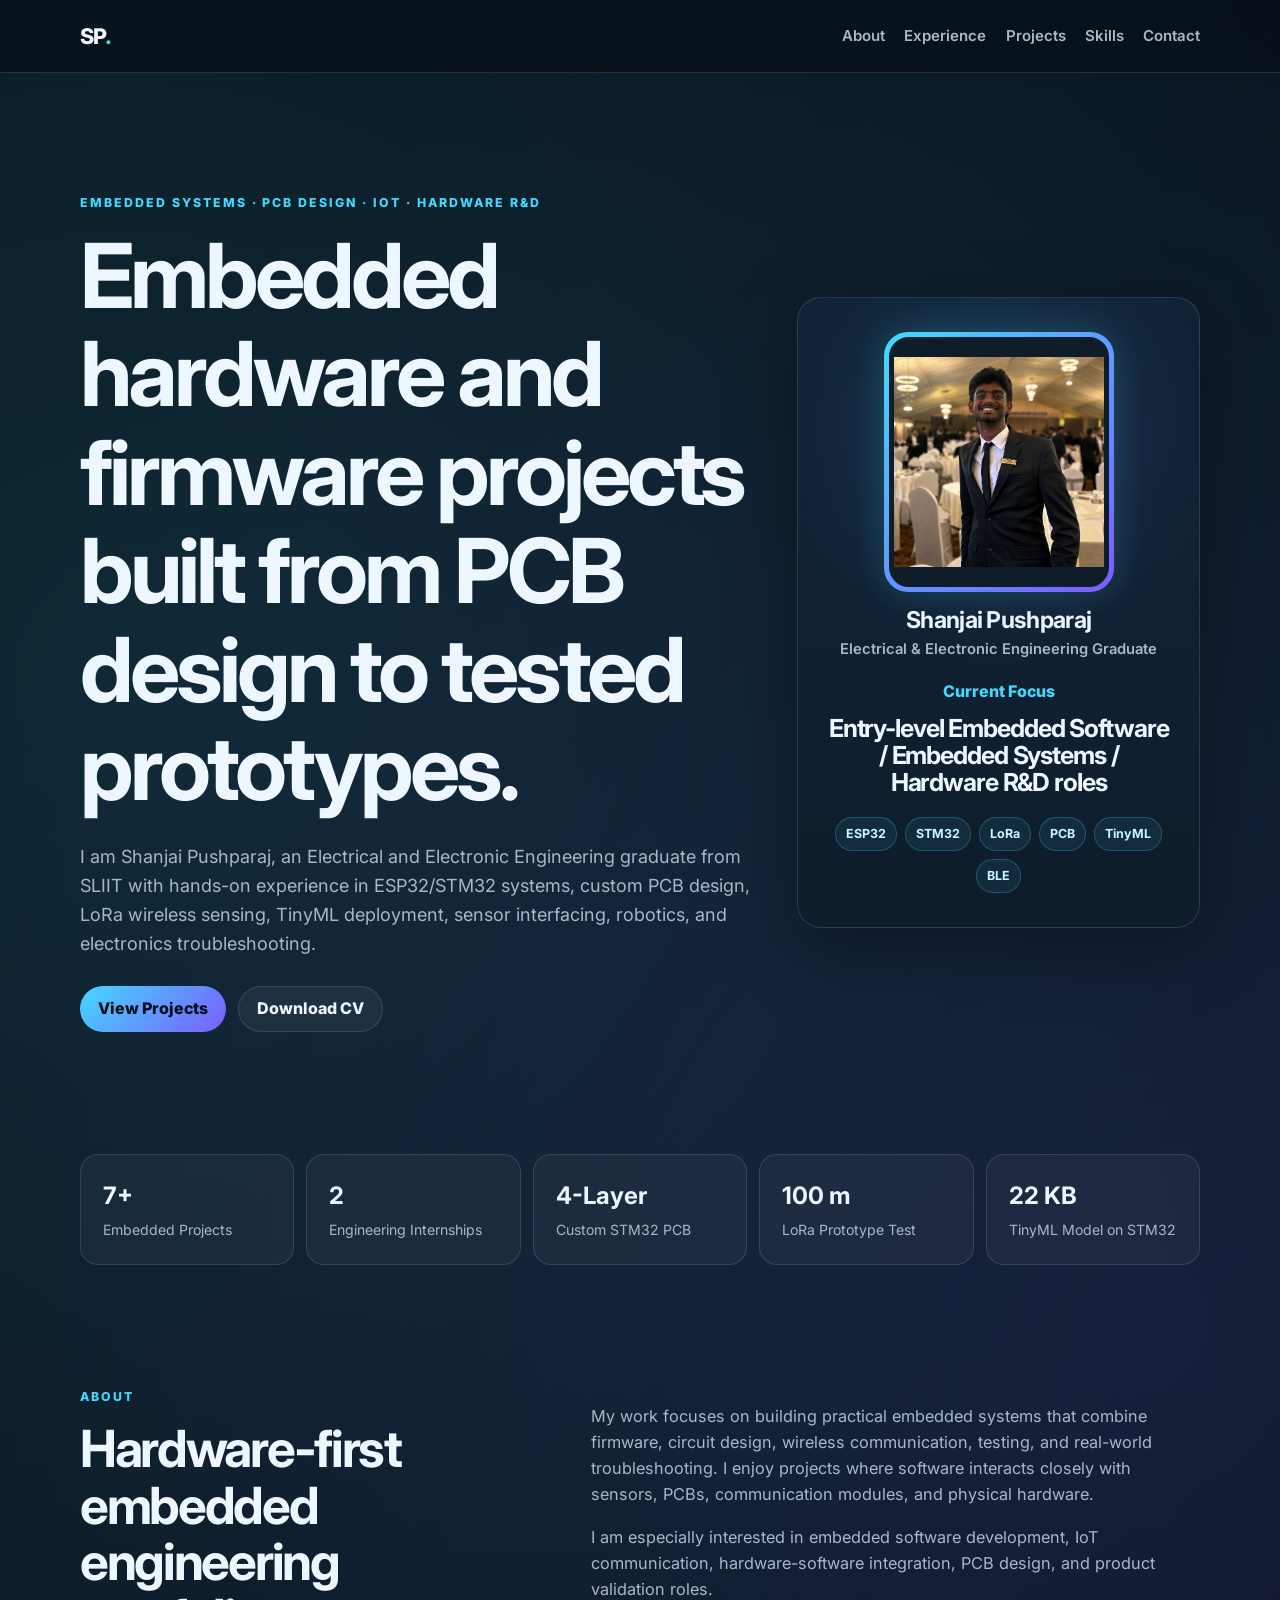
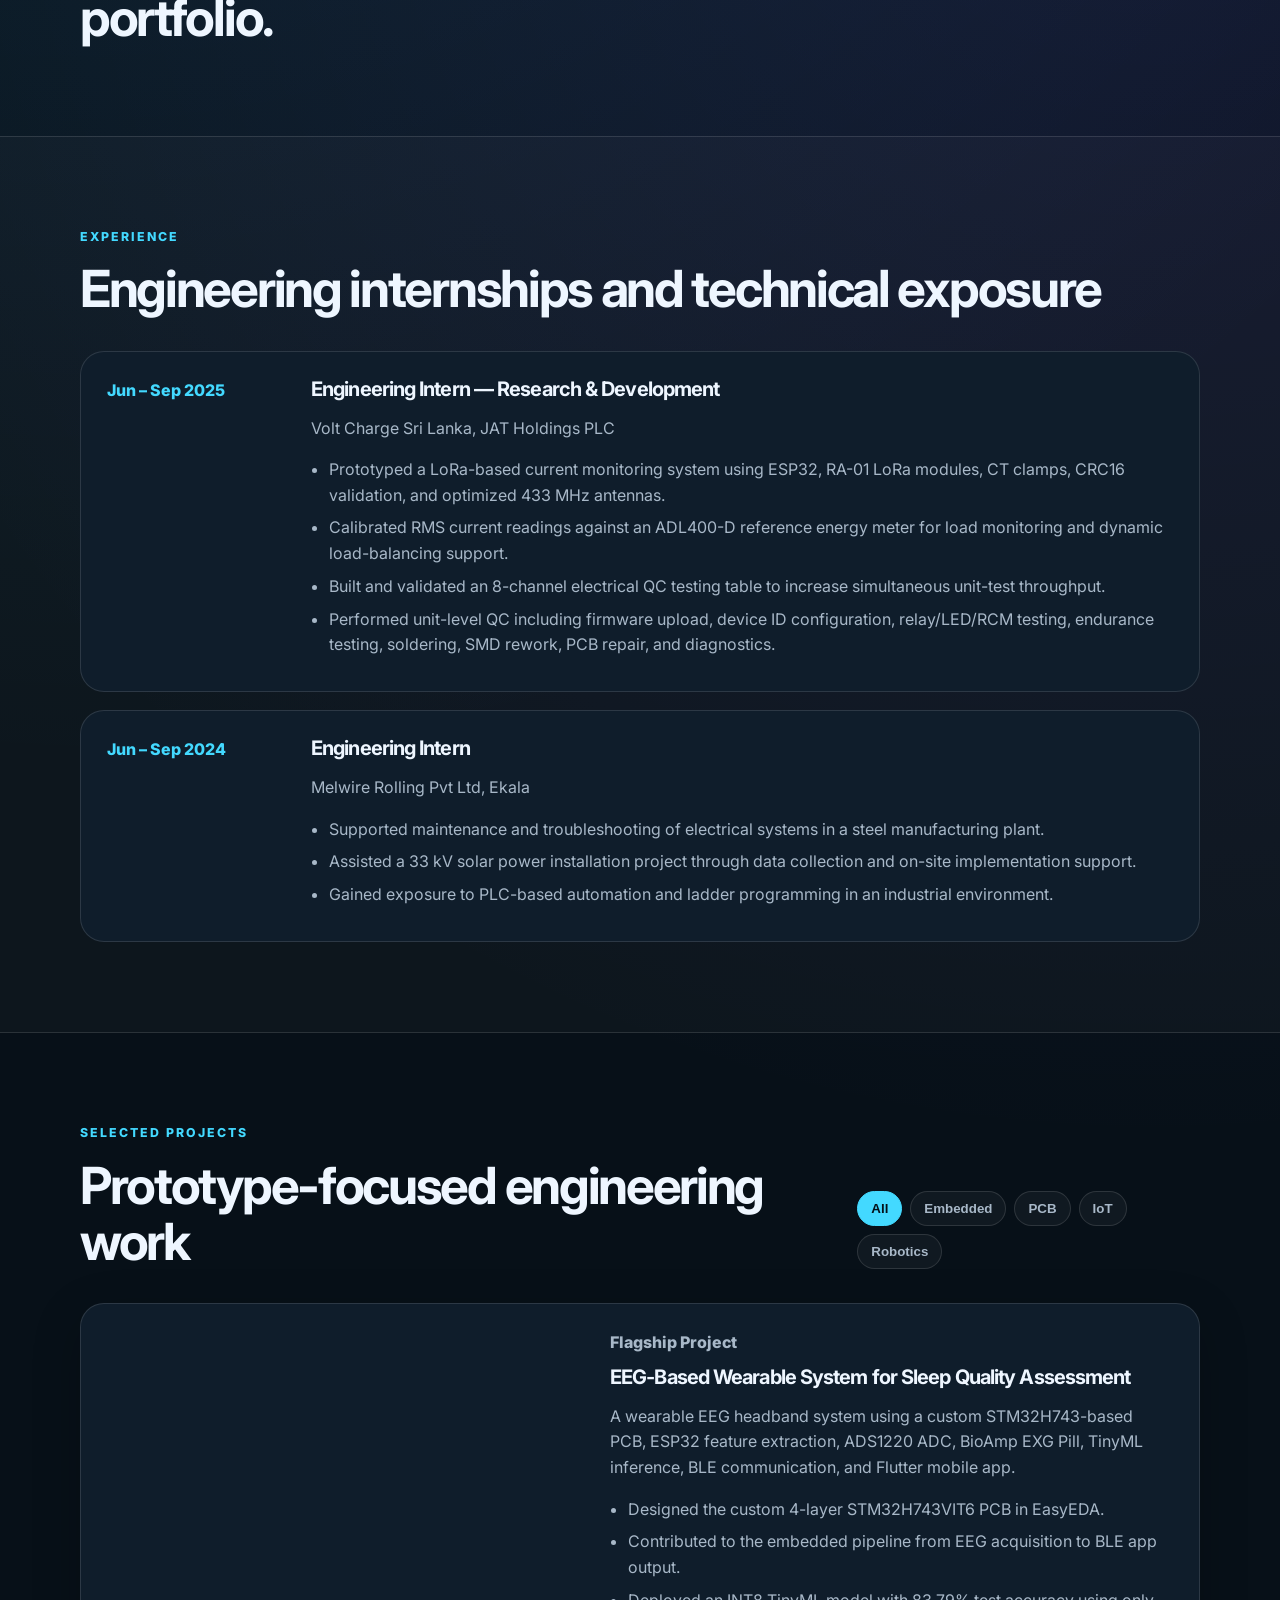
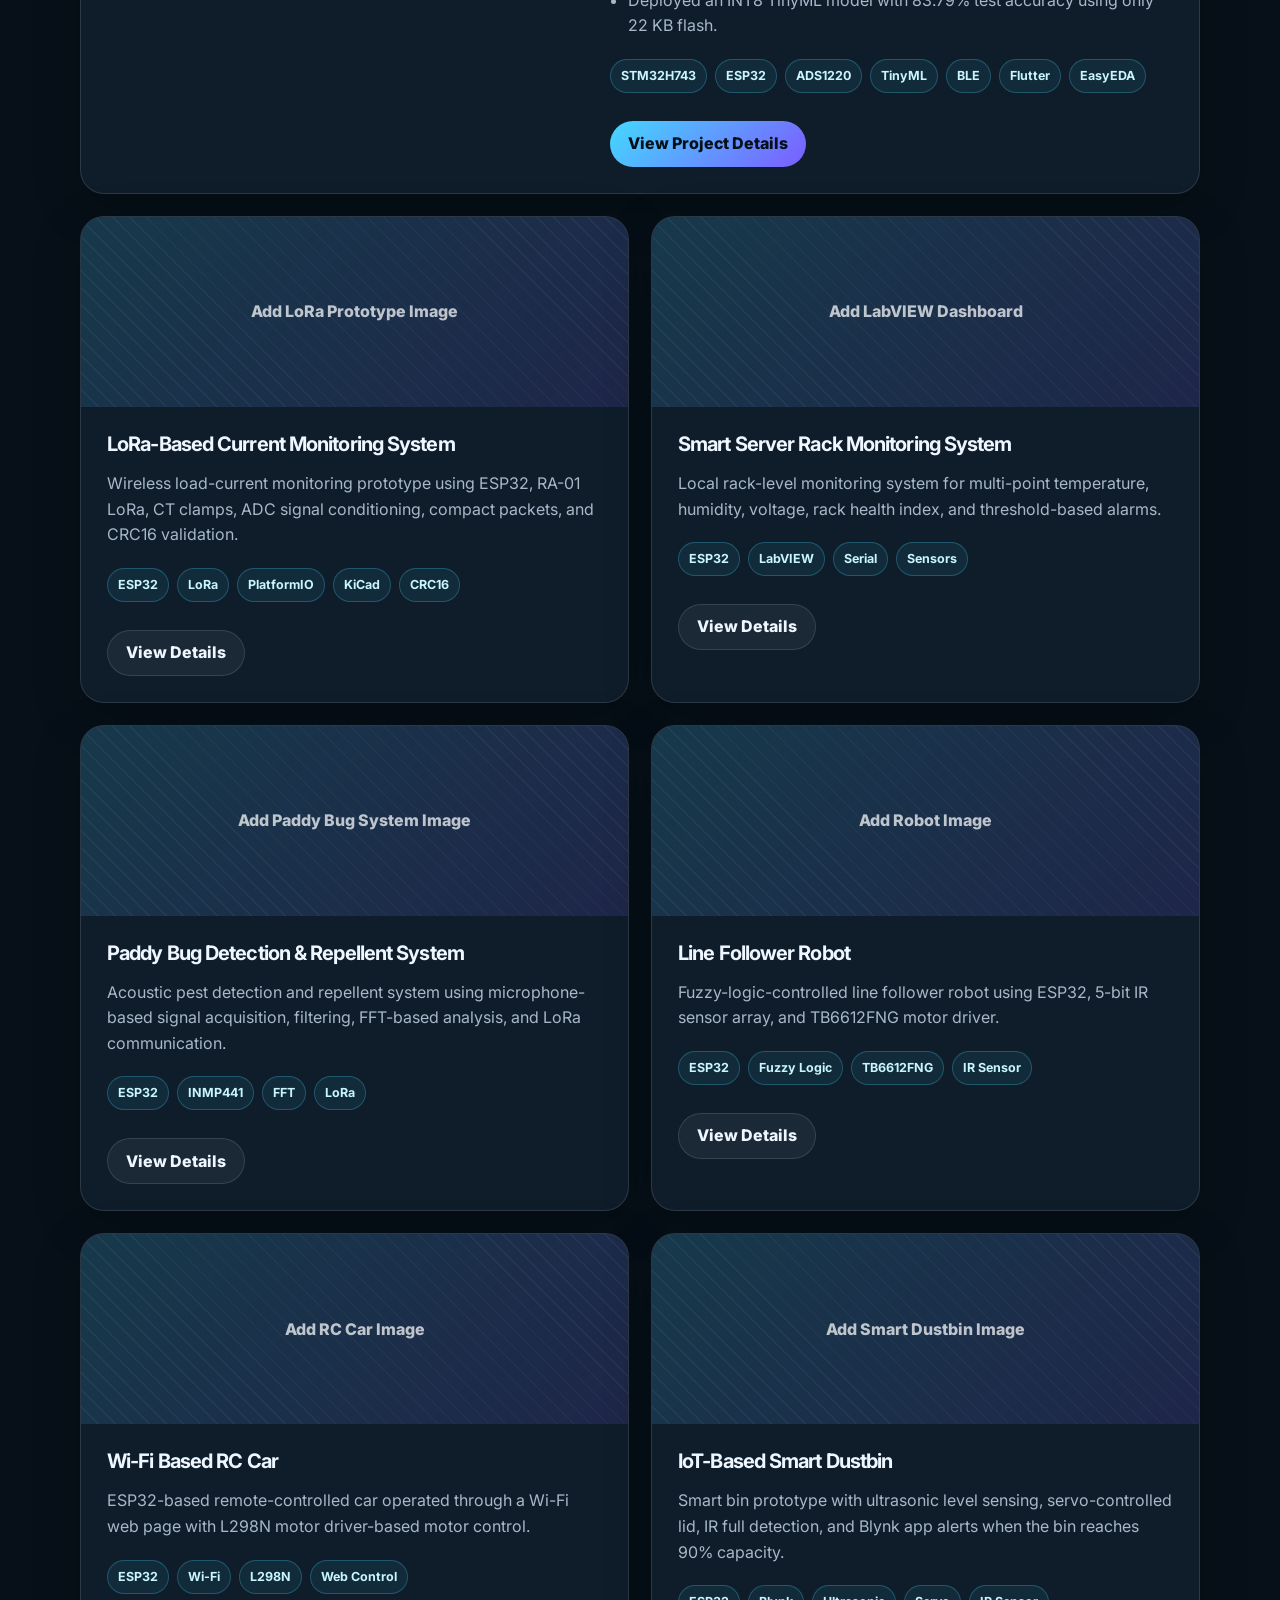
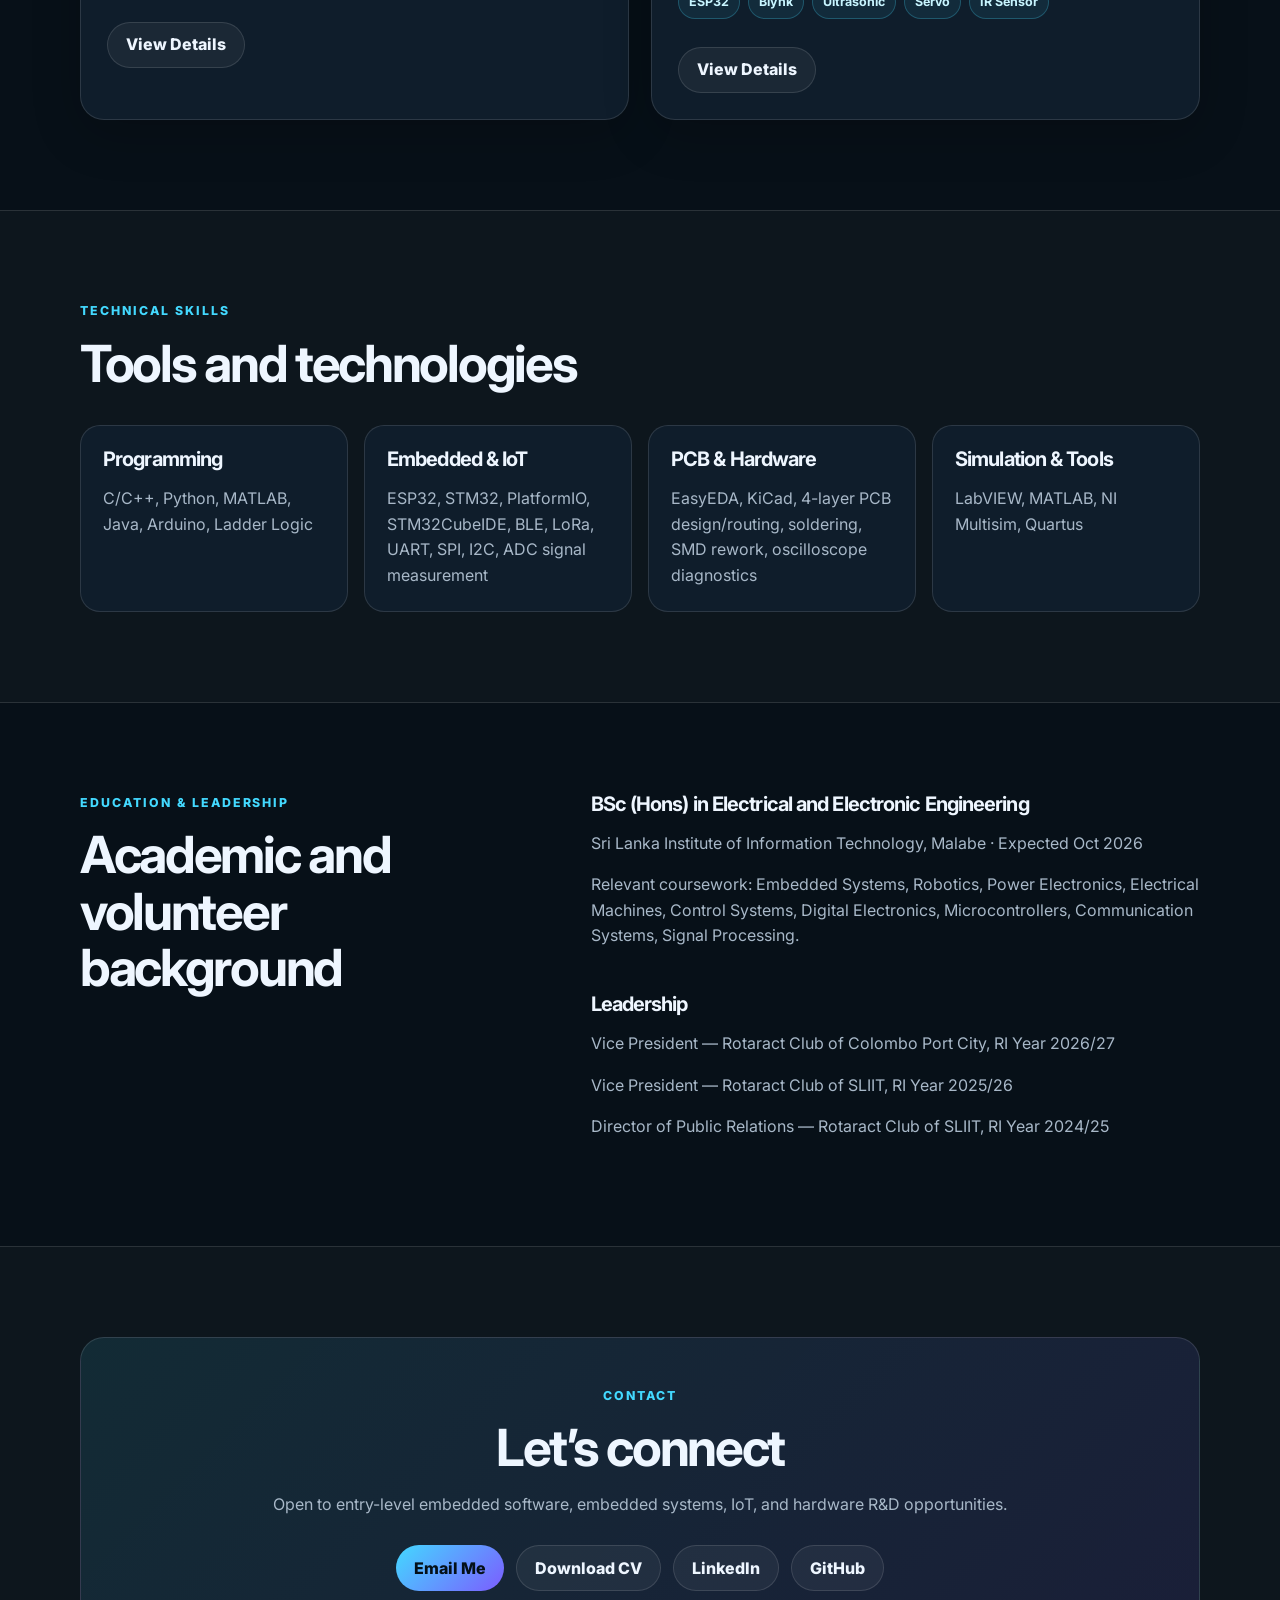
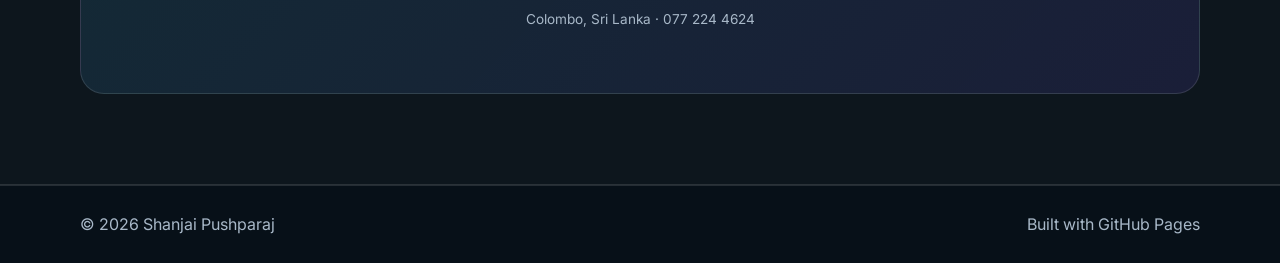
==== index.html @ 1655a159 "Update index.html" ====
<!DOCTYPE html>
<html lang="en">
<head>
  <meta charset="UTF-8" />
  <meta name="viewport" content="width=device-width, initial-scale=1.0" />
  <meta name="description" content="Portfolio of Shanjai Pushparaj — Embedded Systems, PCB Design, IoT, Robotics and Hardware R&D." />
  <title>Shanjai Pushparaj | Embedded Systems Portfolio</title>
  <link rel="preconnect" href="https://fonts.googleapis.com">
  <link rel="preconnect" href="https://fonts.gstatic.com" crossorigin>
  <link href="https://fonts.googleapis.com/css2?family=Inter:wght@400;500;600;700;800&display=swap" rel="stylesheet">
  <link rel="stylesheet" href="styles.css" />
</head>
<body>
  <header class="site-header">
    <nav class="nav container">
      <a href="#home" class="logo">SP<span>.</span></a>
      <button class="nav-toggle" aria-label="Toggle navigation">☰</button>
      <div class="nav-links">
        <a href="#about">About</a><a href="#experience">Experience</a><a href="#projects">Projects</a><a href="#skills">Skills</a><a href="#contact">Contact</a>
      </div>
    </nav>
  </header>

  <main>
    <section id="home" class="hero section">
      <div class="container hero-grid">
        <div class="hero-copy">
          <p class="eyebrow">Embedded Systems · PCB Design · IoT · Hardware R&D</p>
          <h1>Embedded hardware and firmware projects built from PCB design to tested prototypes.</h1>
          <p class="hero-text">I am Shanjai Pushparaj, an Electrical and Electronic Engineering graduate from SLIIT with hands-on experience in ESP32/STM32 systems, custom PCB design, LoRa wireless sensing, TinyML deployment, sensor interfacing, robotics, and electronics troubleshooting.</p>
          <div class="hero-actions"><a class="btn primary" href="#projects">View Projects</a><a class="btn secondary" href="assets/docs/Shanjai_Pushparaj_CV.pdf" target="_blank" rel="noopener">Download CV</a></div>
        </div>
        <div class="hero-profile-card">
          <div class="profile-glow"></div>
          <div class="profile-image-wrap">
  <img src="assets/images/profile.jpg" alt="Shanjai Pushparaj" class="profile-image">
</div>

<h3 class="profile-name">Shanjai Pushparaj</h3>
<p class="profile-role">Electrical & Electronic Engineering Graduate</p>

<p class="card-label">Current Focus</p>
          <h2>Entry-level Embedded Software / Embedded Systems / Hardware R&D roles</h2>
          <div class="mini-tags"><span>ESP32</span><span>STM32</span><span>LoRa</span><span>PCB</span><span>TinyML</span><span>BLE</span></div>
        </div>
      </div>
    </section>

    <section class="stats section-tight"><div class="container stats-grid"><div><strong>7+</strong><span>Embedded Projects</span></div><div><strong>2</strong><span>Engineering Internships</span></div><div><strong>4-Layer</strong><span>Custom STM32 PCB</span></div><div><strong>100 m</strong><span>LoRa Prototype Test</span></div><div><strong>22 KB</strong><span>TinyML Model on STM32</span></div></div></section>

    <section id="about" class="section"><div class="container two-col"><div><p class="eyebrow">About</p><h2>Hardware-first embedded engineering portfolio.</h2></div><div class="body-copy"><p>My work focuses on building practical embedded systems that combine firmware, circuit design, wireless communication, testing, and real-world troubleshooting. I enjoy projects where software interacts closely with sensors, PCBs, communication modules, and physical hardware.</p><p>I am especially interested in embedded software development, IoT communication, hardware-software integration, PCB design, and product validation roles.</p></div></div></section>

    <section id="experience" class="section alt"><div class="container"><div class="section-heading"><p class="eyebrow">Experience</p><h2>Engineering internships and technical exposure</h2></div><div class="timeline"><article class="timeline-item"><div class="timeline-date">Jun – Sep 2025</div><div class="timeline-content"><h3>Engineering Intern — Research & Development</h3><p class="muted">Volt Charge Sri Lanka, JAT Holdings PLC</p><ul><li>Prototyped a LoRa-based current monitoring system using ESP32, RA-01 LoRa modules, CT clamps, CRC16 validation, and optimized 433 MHz antennas.</li><li>Calibrated RMS current readings against an ADL400-D reference energy meter for load monitoring and dynamic load-balancing support.</li><li>Built and validated an 8-channel electrical QC testing table to increase simultaneous unit-test throughput.</li><li>Performed unit-level QC including firmware upload, device ID configuration, relay/LED/RCM testing, endurance testing, soldering, SMD rework, PCB repair, and diagnostics.</li></ul></div></article><article class="timeline-item"><div class="timeline-date">Jun – Sep 2024</div><div class="timeline-content"><h3>Engineering Intern</h3><p class="muted">Melwire Rolling Pvt Ltd, Ekala</p><ul><li>Supported maintenance and troubleshooting of electrical systems in a steel manufacturing plant.</li><li>Assisted a 33 kV solar power installation project through data collection and on-site implementation support.</li><li>Gained exposure to PLC-based automation and ladder programming in an industrial environment.</li></ul></div></article></div></div></section>

    <section id="projects" class="section"><div class="container"><div class="section-heading project-heading"><div><p class="eyebrow">Selected Projects</p><h2>Prototype-focused engineering work</h2></div><div class="filters" aria-label="Project filters"><button class="filter-btn active" data-filter="all">All</button><button class="filter-btn" data-filter="embedded">Embedded</button><button class="filter-btn" data-filter="pcb">PCB</button><button class="filter-btn" data-filter="iot">IoT</button><button class="filter-btn" data-filter="robotics">Robotics</button></div></div>

        <article class="featured-project project-card" data-category="embedded pcb iot"><a 
  class="project-image" 
  href="projects/eeg-wearable.html" 
  style="background-image:url('assets/images/eeg-wearable/eeg-pcb-3d-render.jpg');">
</a><div class="project-content"><p class="project-kicker">Flagship Project</p><h3>EEG-Based Wearable System for Sleep Quality Assessment</h3><p>A wearable EEG headband system using a custom STM32H743-based PCB, ESP32 feature extraction, ADS1220 ADC, BioAmp EXG Pill, TinyML inference, BLE communication, and Flutter mobile app.</p><ul><li>Designed the custom 4-layer STM32H743VIT6 PCB in EasyEDA.</li><li>Contributed to the embedded pipeline from EEG acquisition to BLE app output.</li><li>Deployed an INT8 TinyML model with 83.79% test accuracy using only 22 KB flash.</li></ul><div class="tech-tags"><span>STM32H743</span><span>ESP32</span><span>ADS1220</span><span>TinyML</span><span>BLE</span><span>Flutter</span><span>EasyEDA</span></div><div class="project-actions"><a class="btn primary" href="projects/eeg-wearable.html">View Project Details</a></div></div></article>

        <div class="project-grid">
          <article class="project-card" data-category="embedded iot"><a class="project-image placeholder" href="projects/lora-current-monitoring.html"><span>Add LoRa Prototype Image</span></a><div class="project-content"><h3>LoRa-Based Current Monitoring System</h3><p>Wireless load-current monitoring prototype using ESP32, RA-01 LoRa, CT clamps, ADC signal conditioning, compact packets, and CRC16 validation.</p><div class="tech-tags"><span>ESP32</span><span>LoRa</span><span>PlatformIO</span><span>KiCad</span><span>CRC16</span></div><div class="project-actions"><a class="btn secondary" href="projects/lora-current-monitoring.html">View Details</a></div></div></article>
          <article class="project-card" data-category="embedded iot"><a class="project-image placeholder" href="projects/server-rack-monitor.html"><span>Add LabVIEW Dashboard</span></a><div class="project-content"><h3>Smart Server Rack Monitoring System</h3><p>Local rack-level monitoring system for multi-point temperature, humidity, voltage, rack health index, and threshold-based alarms.</p><div class="tech-tags"><span>ESP32</span><span>LabVIEW</span><span>Serial</span><span>Sensors</span></div><div class="project-actions"><a class="btn secondary" href="projects/server-rack-monitor.html">View Details</a></div></div></article>
          <article class="project-card" data-category="embedded iot"><a class="project-image placeholder" href="projects/paddy-bug-system.html"><span>Add Paddy Bug System Image</span></a><div class="project-content"><h3>Paddy Bug Detection & Repellent System</h3><p>Acoustic pest detection and repellent system using microphone-based signal acquisition, filtering, FFT-based analysis, and LoRa communication.</p><div class="tech-tags"><span>ESP32</span><span>INMP441</span><span>FFT</span><span>LoRa</span></div><div class="project-actions"><a class="btn secondary" href="projects/paddy-bug-system.html">View Details</a></div></div></article>
          <article class="project-card" data-category="embedded robotics"><a class="project-image placeholder" href="projects/line-follower-robot.html"><span>Add Robot Image</span></a><div class="project-content"><h3>Line Follower Robot</h3><p>Fuzzy-logic-controlled line follower robot using ESP32, 5-bit IR sensor array, and TB6612FNG motor driver.</p><div class="tech-tags"><span>ESP32</span><span>Fuzzy Logic</span><span>TB6612FNG</span><span>IR Sensor</span></div><div class="project-actions"><a class="btn secondary" href="projects/line-follower-robot.html">View Details</a></div></div></article>
          <article class="project-card" data-category="embedded robotics iot"><a class="project-image placeholder" href="projects/wifi-rc-car.html"><span>Add RC Car Image</span></a><div class="project-content"><h3>Wi-Fi Based RC Car</h3><p>ESP32-based remote-controlled car operated through a Wi-Fi web page with L298N motor driver-based motor control.</p><div class="tech-tags"><span>ESP32</span><span>Wi-Fi</span><span>L298N</span><span>Web Control</span></div><div class="project-actions"><a class="btn secondary" href="projects/wifi-rc-car.html">View Details</a></div></div></article>
          <article class="project-card" data-category="embedded iot"><a class="project-image placeholder" href="projects/smart-dustbin.html"><span>Add Smart Dustbin Image</span></a><div class="project-content"><h3>IoT-Based Smart Dustbin</h3><p>Smart bin prototype with ultrasonic level sensing, servo-controlled lid, IR full detection, and Blynk app alerts when the bin reaches 90% capacity.</p><div class="tech-tags"><span>ESP32</span><span>Blynk</span><span>Ultrasonic</span><span>Servo</span><span>IR Sensor</span></div><div class="project-actions"><a class="btn secondary" href="projects/smart-dustbin.html">View Details</a></div></div></article>
        </div>
      </div></section>

    <section id="skills" class="section alt"><div class="container"><div class="section-heading"><p class="eyebrow">Technical Skills</p><h2>Tools and technologies</h2></div><div class="skills-grid"><div class="skill-card"><h3>Programming</h3><p>C/C++, Python, MATLAB, Java, Arduino, Ladder Logic</p></div><div class="skill-card"><h3>Embedded & IoT</h3><p>ESP32, STM32, PlatformIO, STM32CubeIDE, BLE, LoRa, UART, SPI, I2C, ADC signal measurement</p></div><div class="skill-card"><h3>PCB & Hardware</h3><p>EasyEDA, KiCad, 4-layer PCB design/routing, soldering, SMD rework, oscilloscope diagnostics</p></div><div class="skill-card"><h3>Simulation & Tools</h3><p>LabVIEW, MATLAB, NI Multisim, Quartus</p></div></div></div></section>

    <section class="section"><div class="container two-col"><div><p class="eyebrow">Education & Leadership</p><h2>Academic and volunteer background</h2></div><div class="split-list"><div><h3>BSc (Hons) in Electrical and Electronic Engineering</h3><p class="muted">Sri Lanka Institute of Information Technology, Malabe · Expected Oct 2026</p><p class="muted">Relevant coursework: Embedded Systems, Robotics, Power Electronics, Electrical Machines, Control Systems, Digital Electronics, Microcontrollers, Communication Systems, Signal Processing.</p></div><div><h3>Leadership</h3><p class="muted">Vice President — Rotaract Club of Colombo Port City, RI Year 2026/27</p><p class="muted">Vice President — Rotaract Club of SLIIT, RI Year 2025/26</p><p class="muted">Director of Public Relations — Rotaract Club of SLIIT, RI Year 2024/25</p></div></div></div></section>

    <section id="contact" class="section alt"><div class="container"><div class="contact-card"><p class="eyebrow">Contact</p><h2>Let’s connect</h2><p class="muted">Open to entry-level embedded software, embedded systems, IoT, and hardware R&D opportunities.</p><div class="contact-actions"><a class="btn primary" href="mailto:shanjaipushparaj247@gmail.com">Email Me</a><a class="btn secondary" href="assets/docs/Shanjai_Pushparaj_CV.pdf" target="_blank" rel="noopener">Download CV</a><a class="btn secondary" href="https://www.linkedin.com/in/YOUR-LINKEDIN" target="_blank" rel="noopener">LinkedIn</a><a class="btn secondary" href="https://github.com/shanjai247" target="_blank" rel="noopener">GitHub</a></div><p class="small-note">Colombo, Sri Lanka · 077 224 4624</p></div></div></section>
  </main>
  <footer class="footer"><div class="container footer-content"><span>© 2026 Shanjai Pushparaj</span><span>Built with GitHub Pages</span></div></footer>
  <script src="script.js"></script>
</body>
</html>
---- styles.css ----
:root{
  --bg:#071018;--bg-alt:#0b1621;--panel:#0f1d2b;--panel-2:#122538;--text:#eef6ff;--muted:#a8b8c8;--line:rgba(255,255,255,.12);--accent:#43d9ff;--accent-2:#7c5cff;--shadow:0 20px 70px rgba(0,0,0,.35);--radius:24px
}
*{box-sizing:border-box}html{scroll-behavior:smooth}body{margin:0;font-family:Inter,system-ui,-apple-system,BlinkMacSystemFont,"Segoe UI",sans-serif;background:radial-gradient(circle at 10% 10%,rgba(67,217,255,.12),transparent 28%),radial-gradient(circle at 90% 20%,rgba(124,92,255,.12),transparent 26%),var(--bg);color:var(--text);line-height:1.6}a{color:inherit;text-decoration:none}ul{padding-left:1.1rem;margin:.75rem 0 0}li{margin-bottom:.45rem;color:var(--muted)}img{max-width:100%;display:block}.container{width:min(1120px,calc(100% - 40px));margin:0 auto}.section{padding:90px 0}.section-tight{padding:32px 0}.alt{background:rgba(255,255,255,.025);border-block:1px solid var(--line)}.site-header{position:sticky;top:0;z-index:20;background:rgba(7,16,24,.78);backdrop-filter:blur(16px);border-bottom:1px solid var(--line)}.nav{height:72px;display:flex;align-items:center;justify-content:space-between}.logo{font-weight:800;font-size:1.35rem;letter-spacing:-.04em}.logo span{color:var(--accent)}.nav-links{display:flex;gap:1.2rem;color:var(--muted);font-weight:600;font-size:.94rem}.nav-links a:hover{color:var(--accent)}.nav-toggle{display:none;background:transparent;color:var(--text);border:0;font-size:1.6rem}.hero{padding-top:120px}.hero-grid{display:grid;grid-template-columns:1.25fr .75fr;gap:46px;align-items:center}.eyebrow{color:var(--accent);text-transform:uppercase;letter-spacing:.16em;font-size:.77rem;font-weight:800;margin:0 0 14px}h1,h2,h3{line-height:1.1;margin:0;letter-spacing:-.045em}h1{font-size:clamp(2.5rem,7vw,5.6rem);max-width:900px}h2{font-size:clamp(2rem,4vw,3.2rem)}h3{font-size:1.25rem}.hero-text{font-size:1.13rem;color:var(--muted);max-width:760px;margin:24px 0 0}.hero-actions,.contact-actions,.project-actions{display:flex;gap:12px;flex-wrap:wrap;margin-top:28px}.btn{display:inline-flex;align-items:center;justify-content:center;min-height:46px;padding:0 18px;border-radius:999px;font-weight:800;border:1px solid var(--line);transition:.2s ease}.btn.primary{background:linear-gradient(135deg,var(--accent),var(--accent-2));color:#041018;border:0}.btn.secondary{background:rgba(255,255,255,.05);color:var(--text)}.btn:hover{transform:translateY(-2px)}.hero-card,.detail-card{position:relative;overflow:hidden;padding:32px;background:linear-gradient(180deg,rgba(18,37,56,.96),rgba(15,29,43,.96));border:1px solid var(--line);border-radius:var(--radius);box-shadow:var(--shadow)}.hero-profile-card{position:relative;overflow:hidden;padding:34px 28px;background:linear-gradient(180deg,rgba(18,37,56,.96),rgba(15,29,43,.96));border:1px solid var(--line);border-radius:var(--radius);box-shadow:var(--shadow);text-align:center}.profile-glow{position:absolute;width:220px;height:220px;border-radius:50%;background:linear-gradient(135deg,var(--accent),var(--accent-2));filter:blur(70px);opacity:.24;left:50%;top:40px;transform:translateX(-50%);pointer-events:none}

.profile-image-wrap{
  position:relative;
  width:230px;
  height:260px;
  margin:0 auto 16px;
  padding:5px;
  border-radius:24px;
  background:linear-gradient(135deg,var(--accent),var(--accent-2));
  box-shadow:0 0 35px rgba(67,217,255,.2);
}

.profile-image{
  width:100%;
  height:100%;
  object-fit:contain;
  object-position:center top;
  border-radius:20px;
  border:5px solid var(--panel);
  background:var(--panel);
}

.profile-name{
  font-size:1.45rem;
  margin:4px 0 4px;
  letter-spacing:-.03em;
}

.profile-role{
  margin:0 0 18px;
  color:var(--muted);
  font-size:.92rem;
  font-weight:600;
}

  
.hero-profile-card h2{
  font-size:1.55rem;
  margin-top:6px
}

.hero-profile-card .mini-tags{
  justify-content:center
}

.card-glow{
  position:absolute;
  width:180px;
  height:180px;
  border-radius:50%;
  background:var(--accent);
  filter:blur(65px);
  opacity:.2;right:-40px;top:-40px
}

.card-label,.project-kicker{
  color:var(--accent);font-weight:800;margin:0 0 10px}.mini-tags,.tech-tags{display:flex;flex-wrap:wrap;gap:8px;margin-top:20px}.mini-tags span,.tech-tags span{border:1px solid rgba(67,217,255,.25);background:rgba(67,217,255,.08);color:#c8f5ff;padding:6px 10px;border-radius:999px;font-size:.78rem;font-weight:700}.stats-grid{display:grid;grid-template-columns:repeat(5,1fr);gap:12px}.stats-grid div{padding:22px;background:rgba(255,255,255,.04);border:1px solid var(--line);border-radius:18px}.stats-grid strong{display:block;font-size:1.5rem;color:var(--text)}.stats-grid span{display:block;color:var(--muted);font-size:.88rem;margin-top:4px}.two-col{display:grid;grid-template-columns:.85fr 1.15fr;gap:60px}.body-copy{color:var(--muted);font-size:1.02rem}.section-heading{margin-bottom:34px}.project-heading{display:flex;justify-content:space-between;gap:20px;align-items:end}.filters{display:flex;flex-wrap:wrap;gap:8px}.filter-btn{color:var(--muted);background:rgba(255,255,255,.04);border:1px solid var(--line);border-radius:999px;padding:9px 13px;cursor:pointer;font-weight:800}.filter-btn.active,.filter-btn:hover{color:#041018;background:var(--accent);border-color:var(--accent)}.timeline{display:grid;gap:18px}.timeline-item{display:grid;grid-template-columns:180px 1fr;gap:24px;padding:26px;background:var(--panel);border:1px solid var(--line);border-radius:var(--radius)}.timeline-date{color:var(--accent);font-weight:800}.muted{color:var(--muted)}.featured-project{display:grid;grid-template-columns:.9fr 1.1fr;gap:0;margin-bottom:22px}.project-grid{display:grid;grid-template-columns:repeat(2,1fr);gap:22px}.project-card{overflow:hidden;background:var(--panel);border:1px solid var(--line);border-radius:var(--radius);box-shadow:0 14px 50px rgba(0,0,0,.2);transition:.22s ease}.project-card:hover{transform:translateY(-4px);border-color:rgba(67,217,255,.35)}.project-image{min-height:260px;background-size:cover;background-position:center}.project-grid .project-image{min-height:190px}.placeholder{display:grid;place-items:center;text-align:center;padding:20px;background:linear-gradient(135deg,rgba(67,217,255,.15),rgba(124,92,255,.14)),repeating-linear-gradient(45deg,rgba(255,255,255,.05) 0 1px,transparent 1px 12px);color:rgba(255,255,255,.72);font-weight:800}.project-content{padding:26px}.project-content p,.detail-card p,.detail-card li{color:var(--muted)}.skills-grid{display:grid;grid-template-columns:repeat(4,1fr);gap:16px}.skill-card{background:var(--panel);border:1px solid var(--line);border-radius:20px;padding:22px}.skill-card p{color:var(--muted);margin-bottom:0}.split-list{display:grid;gap:28px}.contact-card{text-align:center;background:linear-gradient(135deg,rgba(67,217,255,.11),rgba(124,92,255,.12));border:1px solid var(--line);border-radius:var(--radius);padding:48px}.contact-actions{justify-content:center}.small-note{color:var(--muted);font-size:.85rem;margin-top:18px}.footer{padding:26px 0;border-top:1px solid var(--line);color:var(--muted)}.footer-content{display:flex;justify-content:space-between;gap:16px;flex-wrap:wrap}.hide{display:none!important}
.project-hero{padding:110px 0 50px}.breadcrumb{color:var(--muted);font-weight:700;margin-bottom:18px}.breadcrumb a{color:var(--accent)}.project-hero-grid{display:grid;grid-template-columns:1.1fr .9fr;gap:36px;align-items:center}.lead{font-size:1.1rem;color:var(--muted);max-width:820px}.hero-meta{display:grid;grid-template-columns:repeat(2,1fr);gap:12px;margin-top:24px}.hero-meta div{background:rgba(255,255,255,.04);border:1px solid var(--line);border-radius:16px;padding:16px}.hero-meta strong{display:block}.hero-meta span{color:var(--muted);font-size:.9rem}.detail-grid{display:grid;grid-template-columns:1fr 1fr;gap:20px}.detail-card h3{margin-bottom:12px}.wide{grid-column:1/-1}.gallery-grid{display:grid;grid-template-columns:repeat(3,1fr);gap:14px}.gallery-item{min-height:190px;border:1px solid var(--line);border-radius:18px;overflow:hidden;background-size:cover;background-position:center}.gallery-item.placeholder{font-size:.92rem}.next-projects{display:flex;justify-content:space-between;gap:12px;flex-wrap:wrap}.note-box{background:rgba(67,217,255,.08);border:1px solid rgba(67,217,255,.22);border-radius:18px;padding:18px;color:var(--muted)}
@media(max-width:900px){.hero-grid,.two-col,.featured-project,.timeline-item,.project-hero-grid,.detail-grid{grid-template-columns:1fr}.hero-profile-card{max-width:420px;margin:0 auto}
.profile-image-wrap{
  width:210px;
  height:240px
}
  .stats-grid{grid-template-columns:repeat(2,1fr)}.project-grid,.skills-grid,.gallery-grid{grid-template-columns:1fr}.project-heading{align-items:start;flex-direction:column}.nav-toggle{display:block}.nav-links{display:none;position:absolute;left:20px;right:20px;top:72px;padding:18px;background:var(--panel);border:1px solid var(--line);border-radius:18px;flex-direction:column}.nav-links.open{display:flex}}
@media(max-width:560px){.container{width:min(100% - 28px,1120px)}.profile-image-wrap{width:190px;height:215px}.hero-profile-card{padding:28px 20px}.section{padding:64px 0}.hero{padding-top:84px}.stats-grid,.hero-meta{grid-template-columns:1fr}.contact-card{padding:30px 18px}}

/* Profile photo final override */
.hero-profile-card .profile-image-wrap{
  width:230px !important;
  height:260px !important;
  border-radius:24px !important;
}

.hero-profile-card .profile-image{
  border-radius:20px !important;
  object-fit:contain !important;
  object-position:center center !important;
}

@media(max-width:900px){
  .hero-profile-card .profile-image-wrap{
    width:210px !important;
    height:240px !important;
  }
}

@media(max-width:560px){
  .hero-profile-card .profile-image-wrap{
    width:190px !important;
    height:215px !important;
  }
}

/* Profile photo final override */
.hero-profile-card .profile-image-wrap{
  width:230px !important;
  height:260px !important;
  border-radius:24px !important;
}

.hero-profile-card .profile-image{
  width:100% !important;
  height:100% !important;
  border-radius:20px !important;
  object-fit:contain !important;
  object-position:center center !important;
  border:5px solid var(--panel) !important;
  background:var(--panel) !important;
}

@media(max-width:900px){
  .hero-profile-card .profile-image-wrap{
    width:210px !important;
    height:240px !important;
  }
}

@media(max-width:560px){
  .hero-profile-card .profile-image-wrap{
    width:190px !important;
    height:215px !important;
  }
}
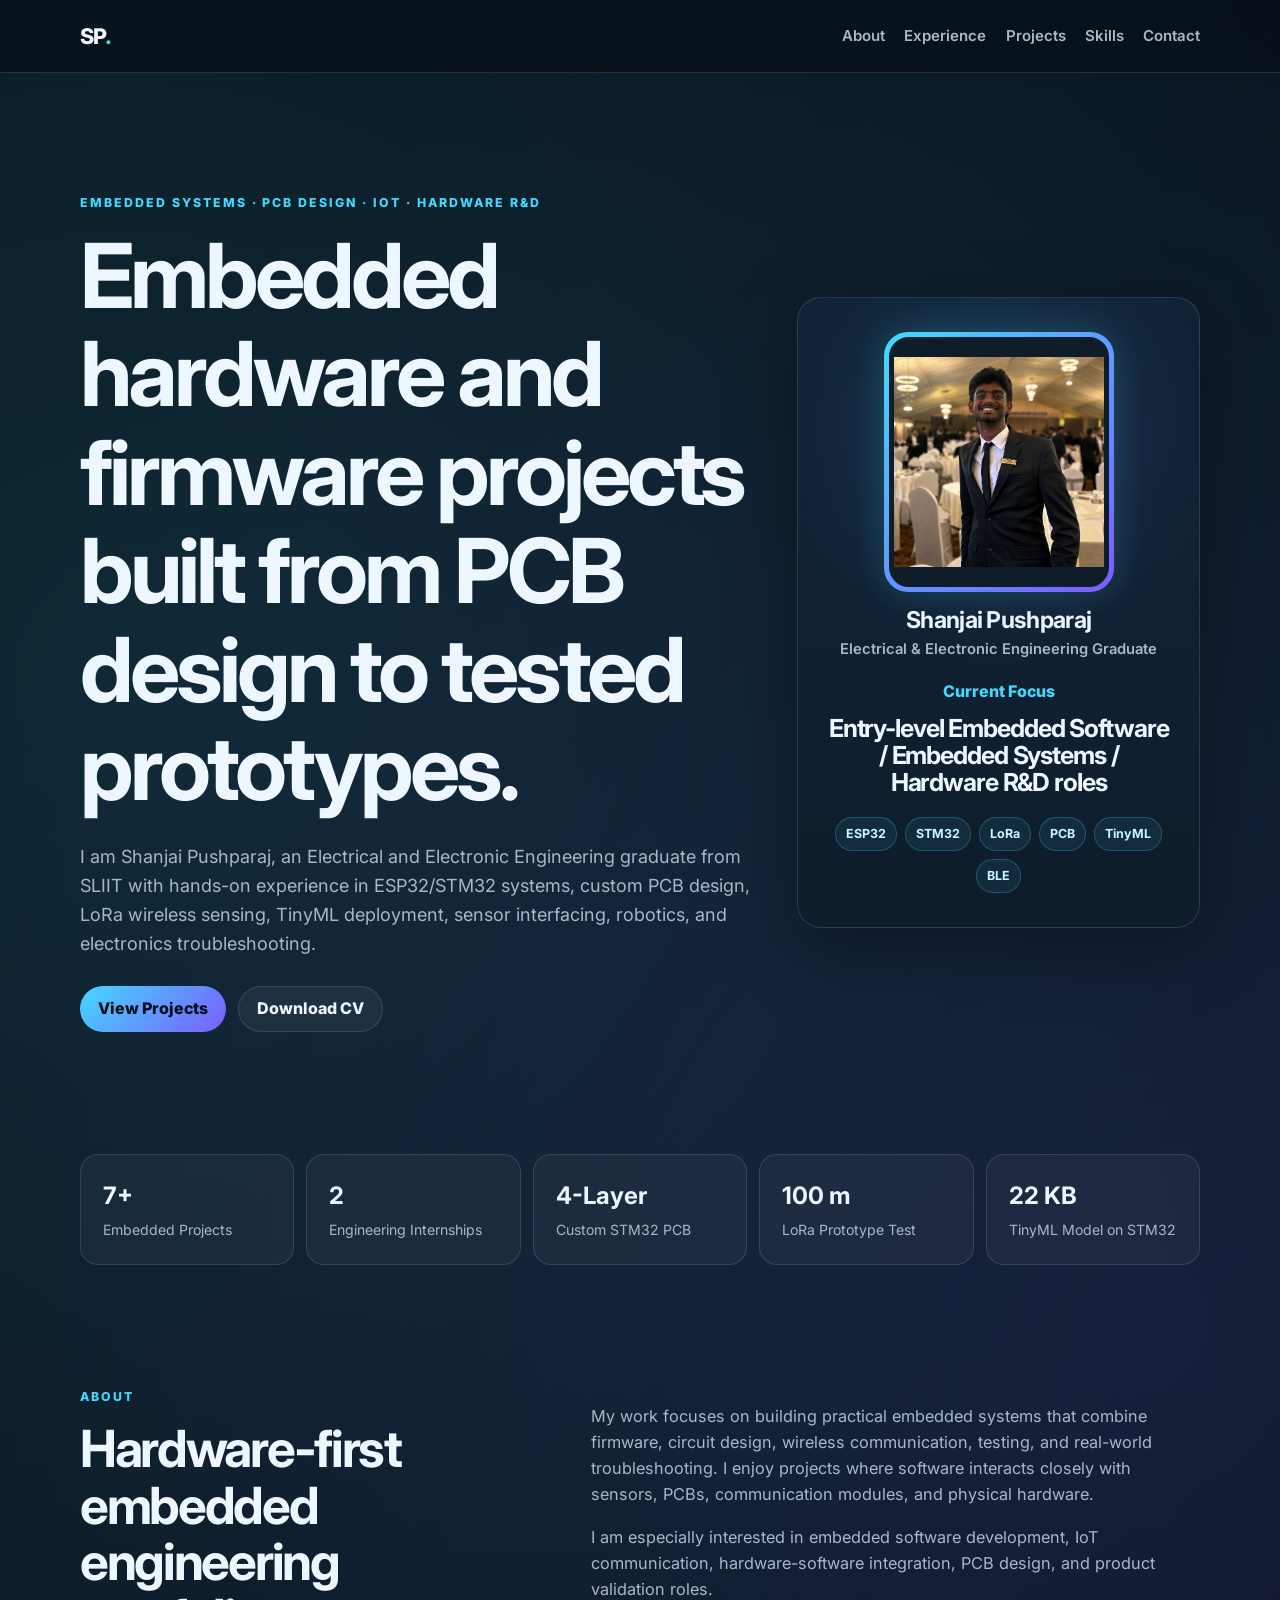
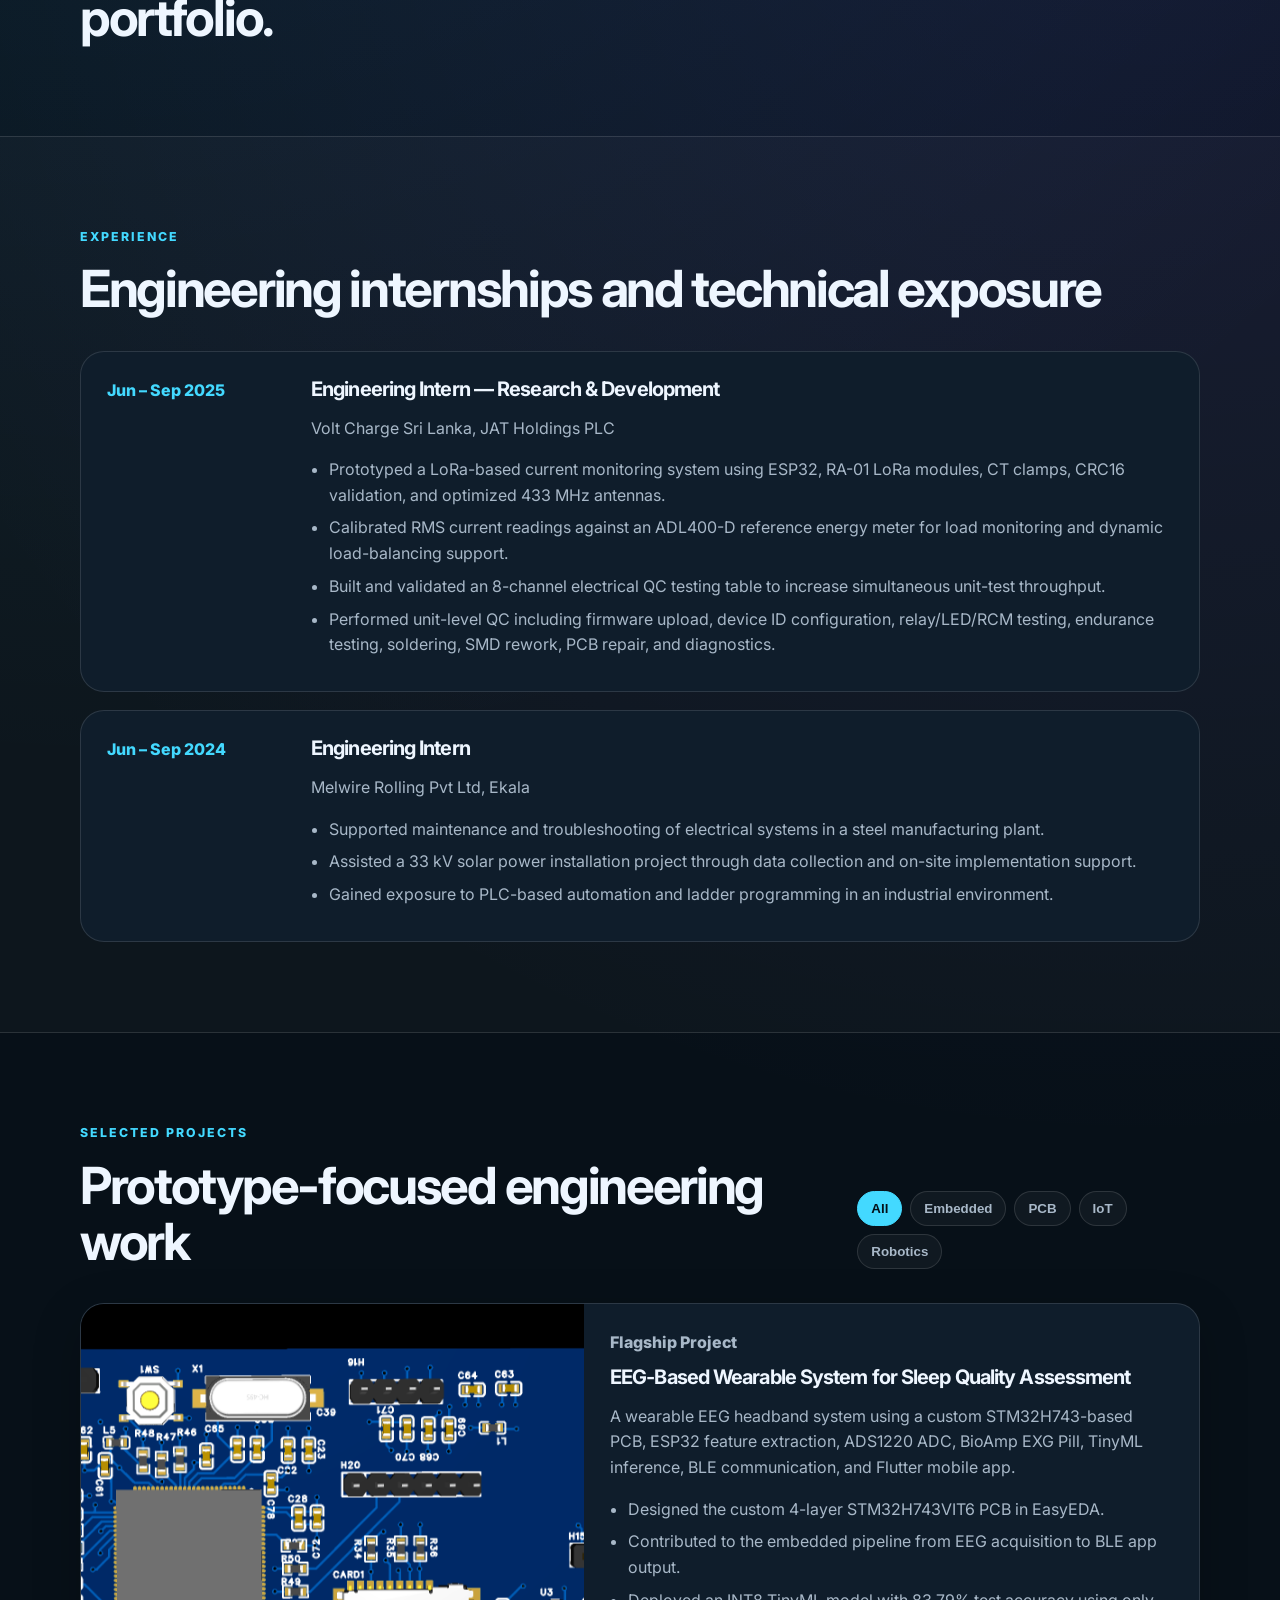
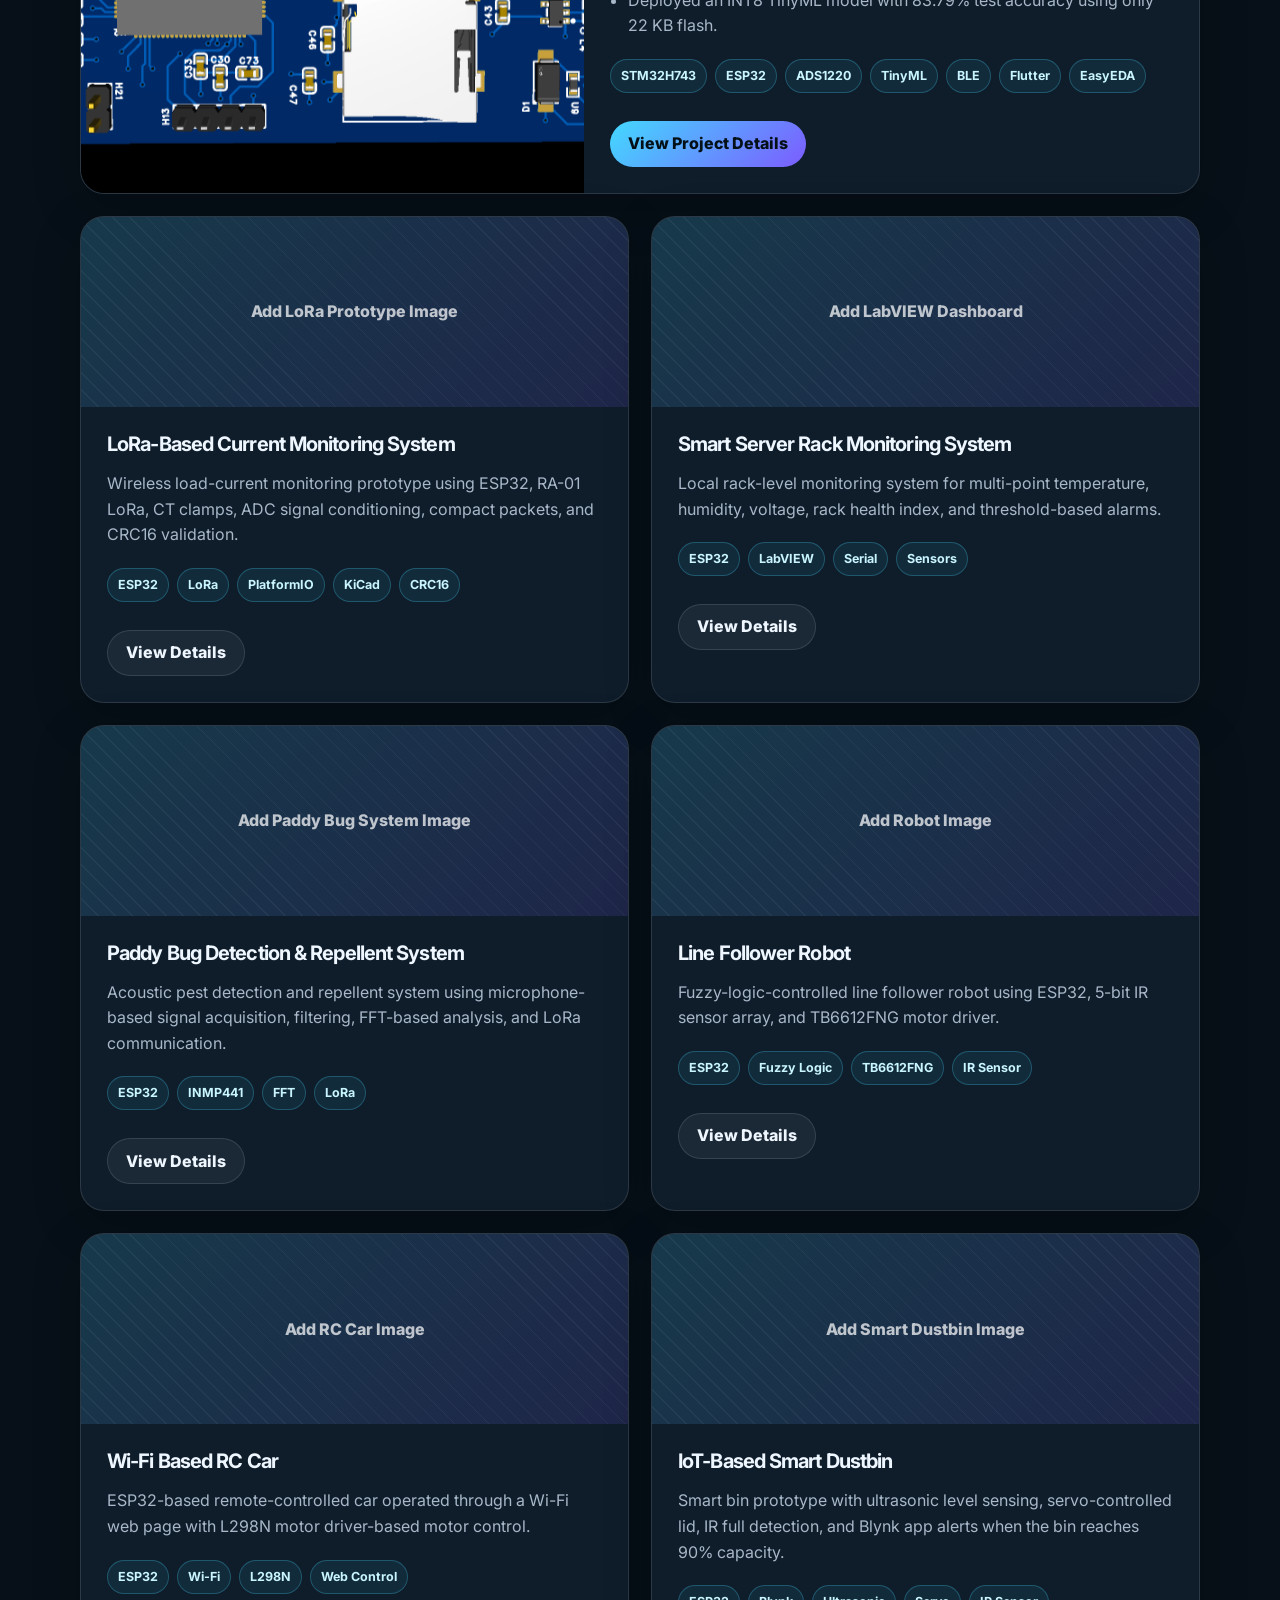
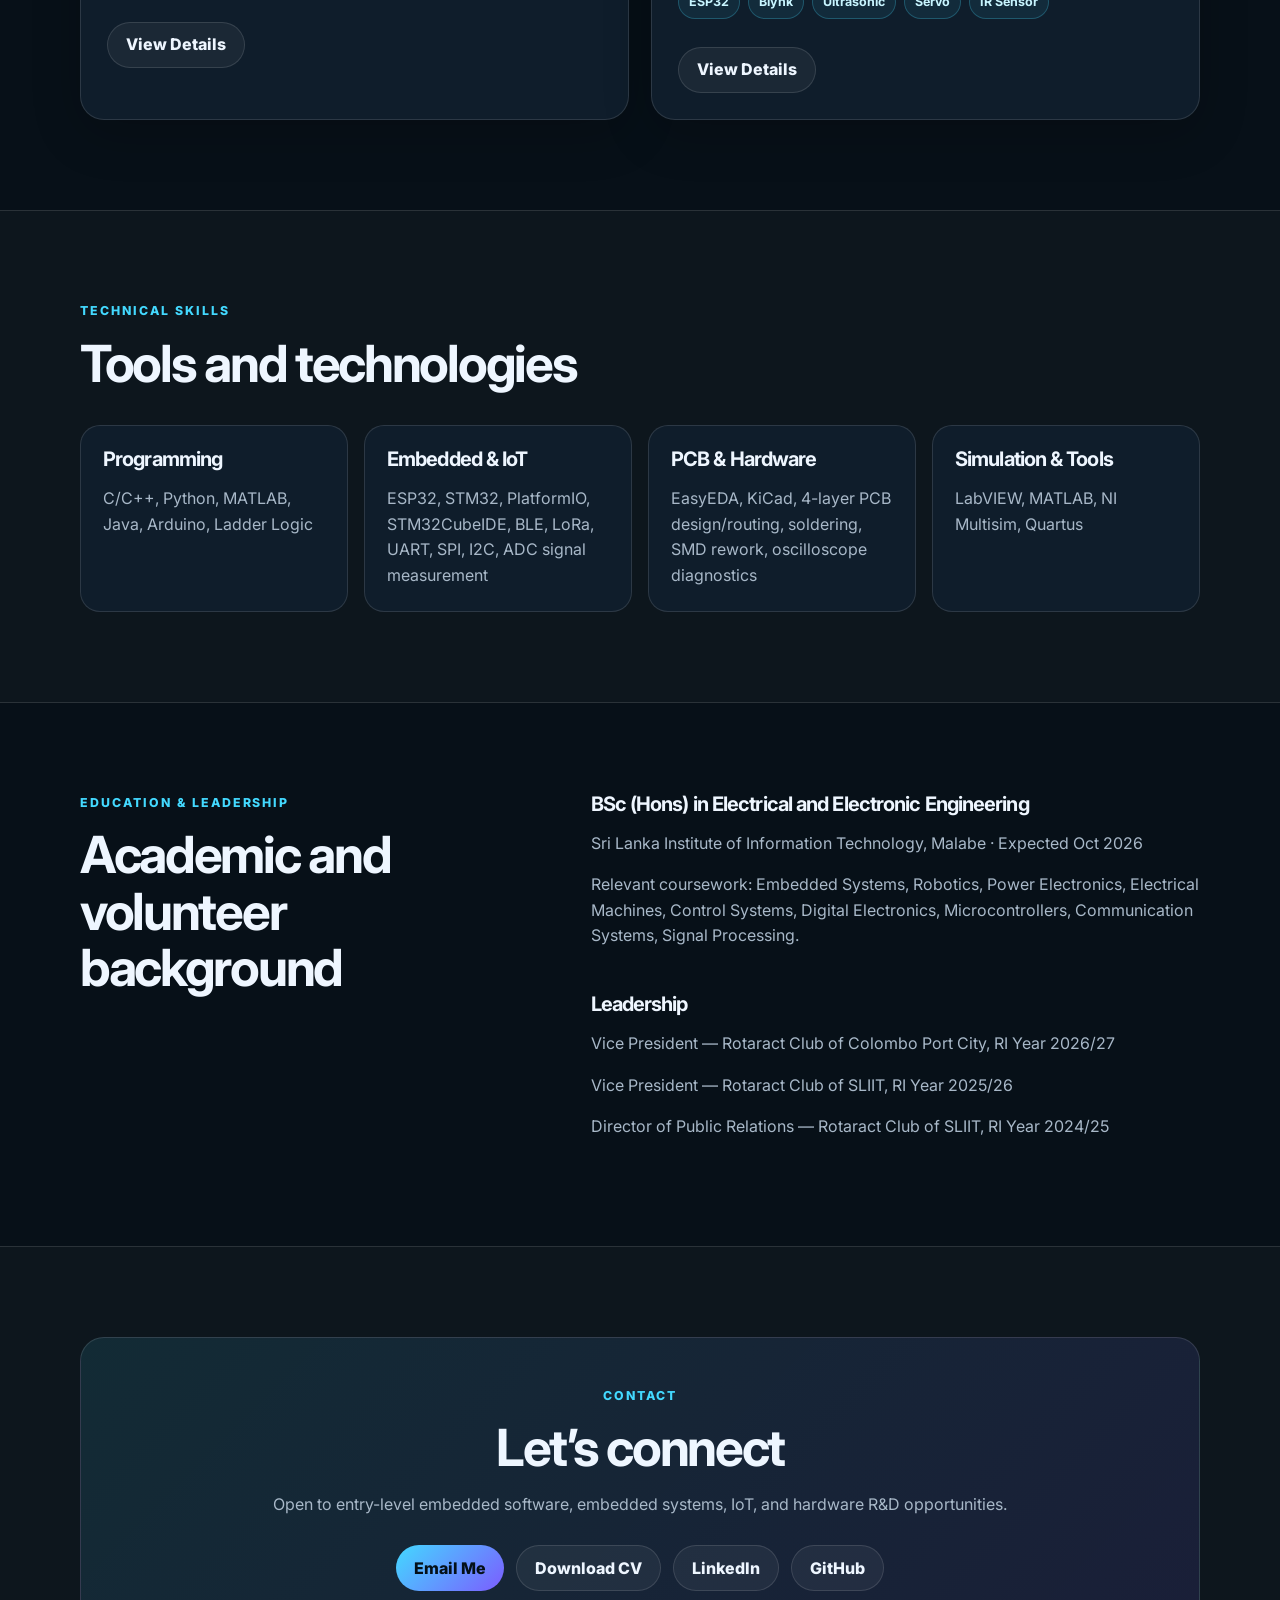
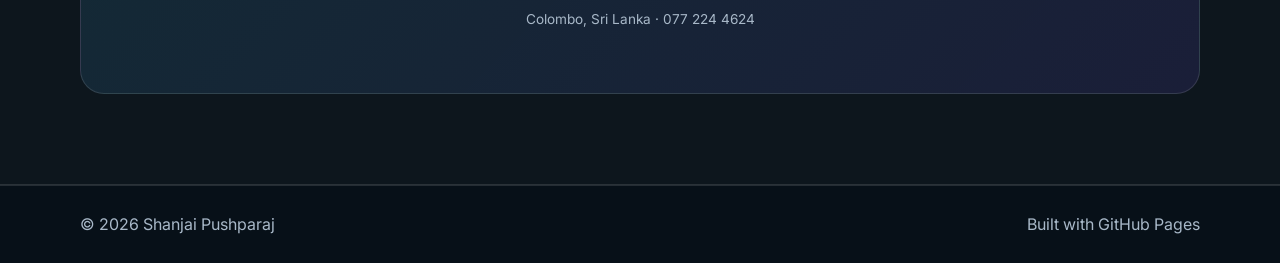
==== commit d8dda131: "Update index.html" ====
--- a/index.html
+++ b/index.html
@@ -57,7 +57,7 @@
         <article class="featured-project project-card" data-category="embedded pcb iot"><a 
   class="project-image" 
   href="projects/eeg-wearable.html" 
-  style="background-image:url('assets/images/eeg-wearable/eeg-pcb-3d-render.jpg');">
+  style="background-image:url('assets/images/eeg-wearable/eeg_pcb_3d_render.jpg');">
 </a><div class="project-content"><p class="project-kicker">Flagship Project</p><h3>EEG-Based Wearable System for Sleep Quality Assessment</h3><p>A wearable EEG headband system using a custom STM32H743-based PCB, ESP32 feature extraction, ADS1220 ADC, BioAmp EXG Pill, TinyML inference, BLE communication, and Flutter mobile app.</p><ul><li>Designed the custom 4-layer STM32H743VIT6 PCB in EasyEDA.</li><li>Contributed to the embedded pipeline from EEG acquisition to BLE app output.</li><li>Deployed an INT8 TinyML model with 83.79% test accuracy using only 22 KB flash.</li></ul><div class="tech-tags"><span>STM32H743</span><span>ESP32</span><span>ADS1220</span><span>TinyML</span><span>BLE</span><span>Flutter</span><span>EasyEDA</span></div><div class="project-actions"><a class="btn primary" href="projects/eeg-wearable.html">View Project Details</a></div></div></article>
 
         <div class="project-grid">
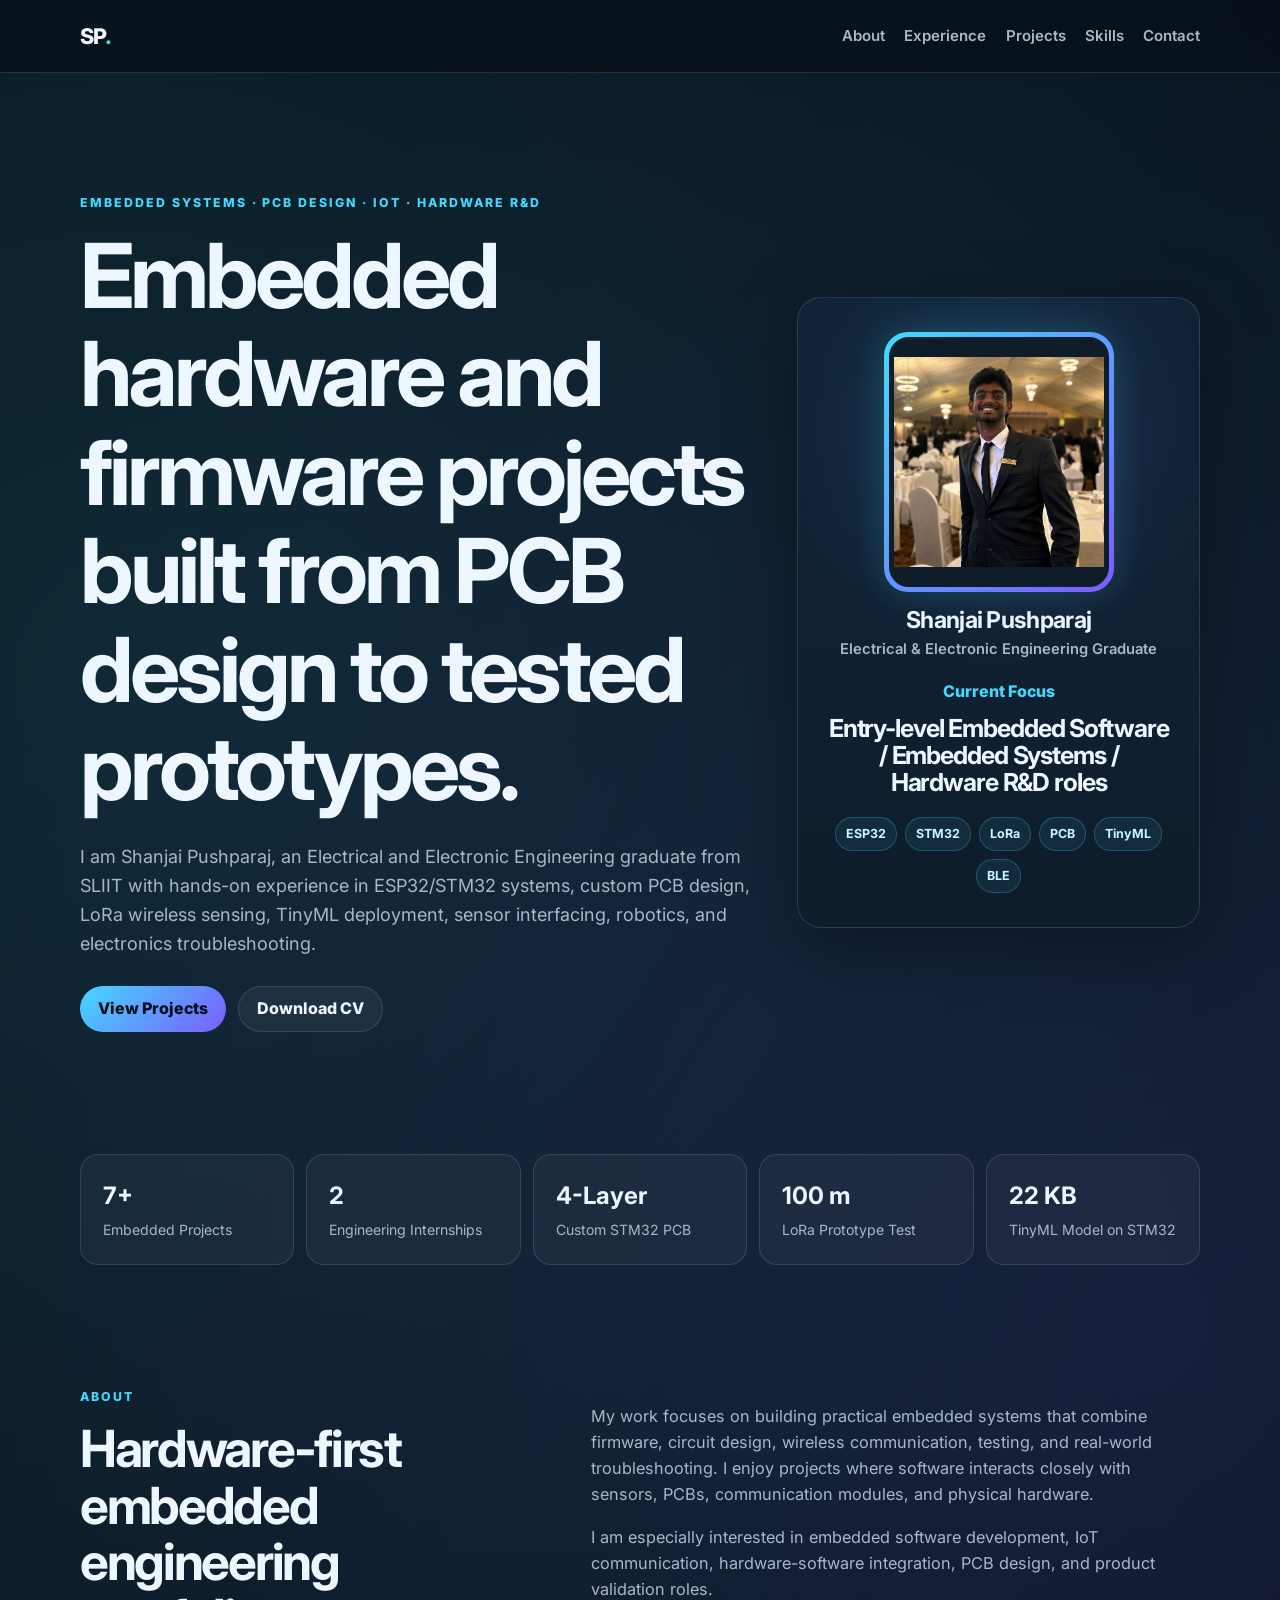
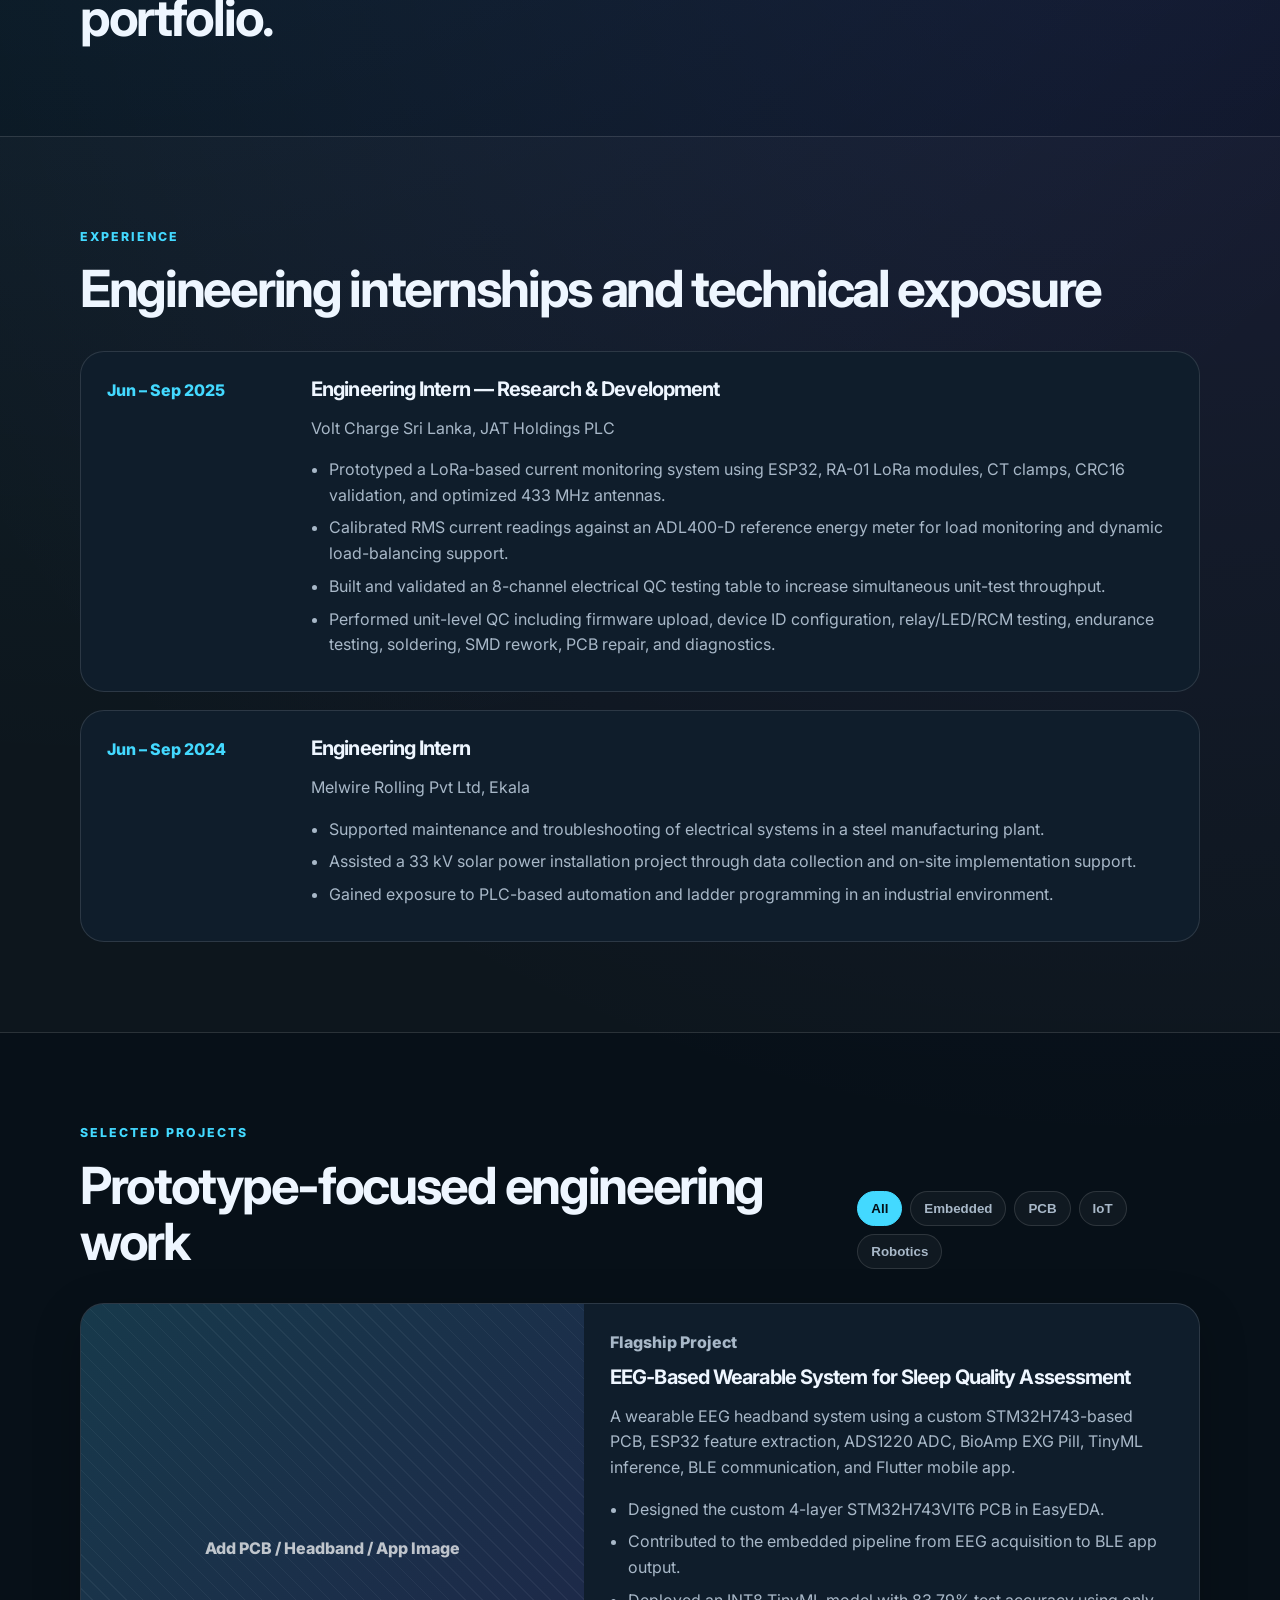
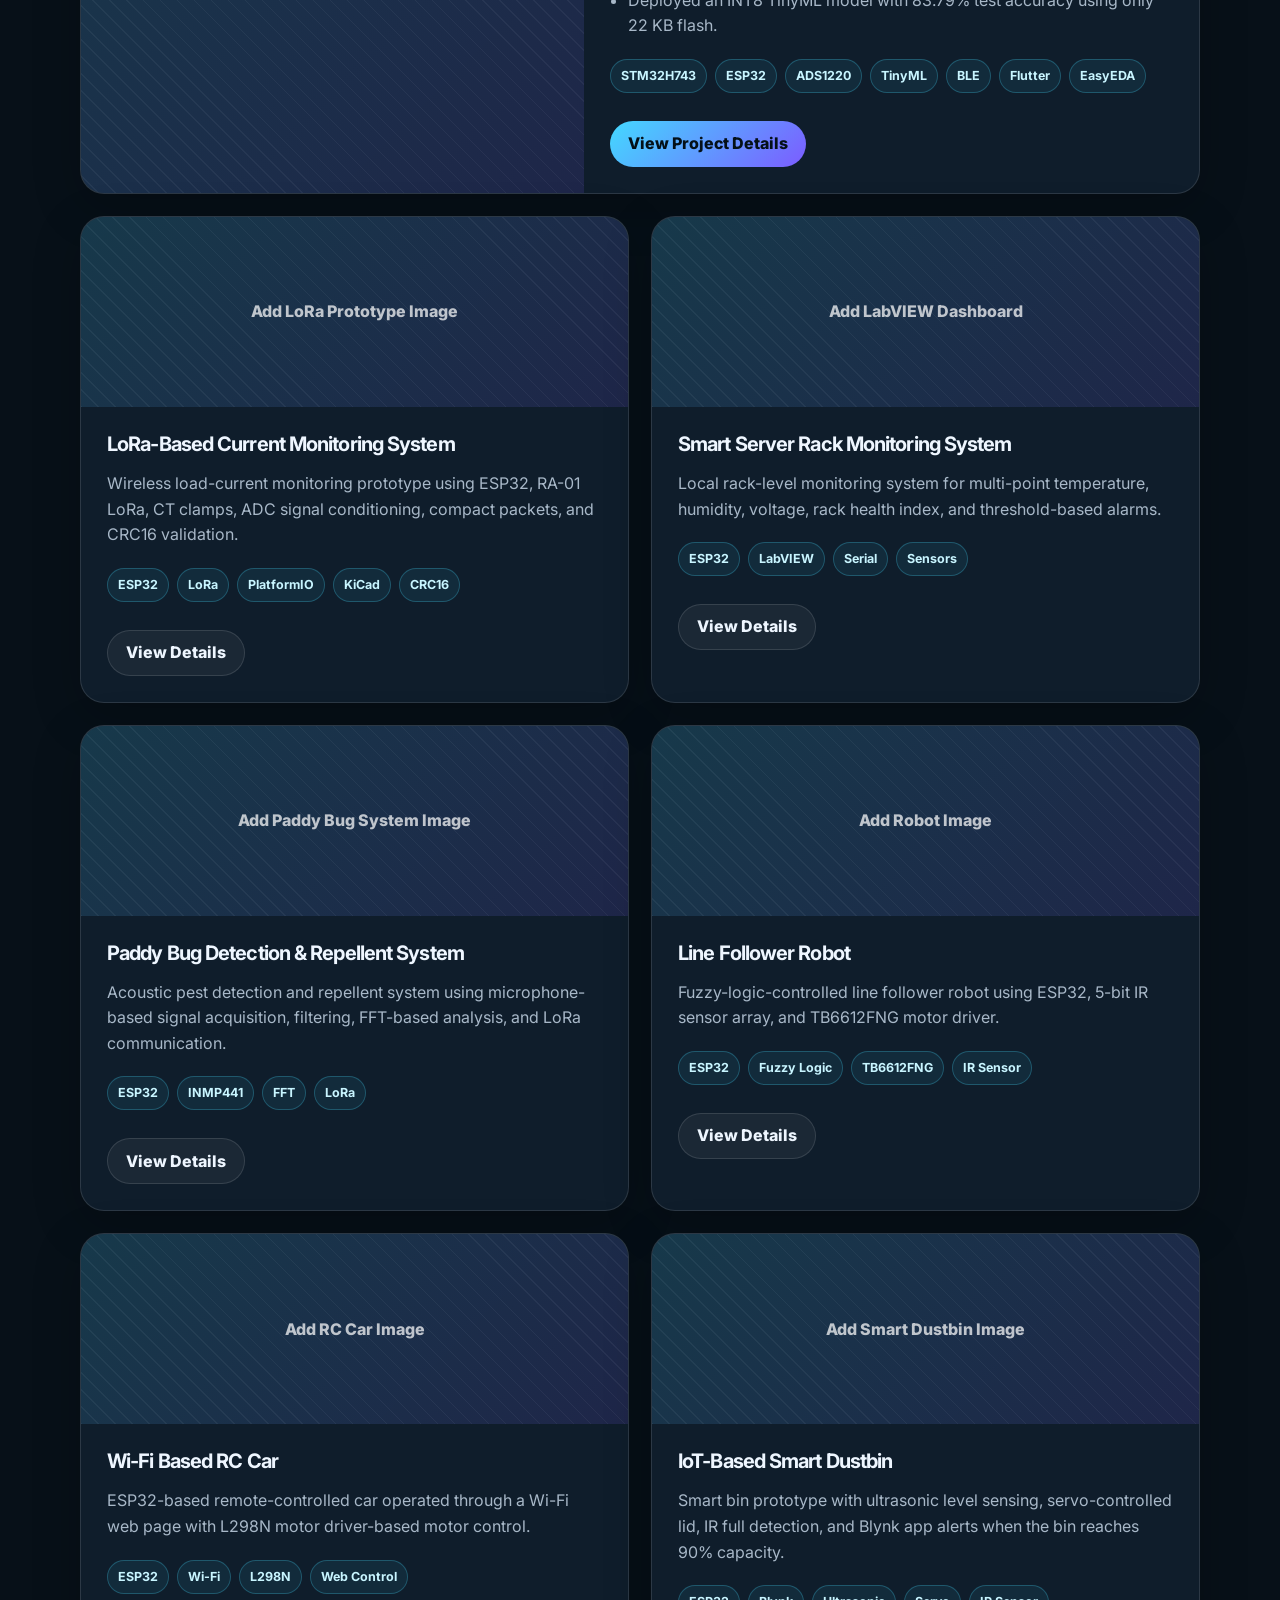
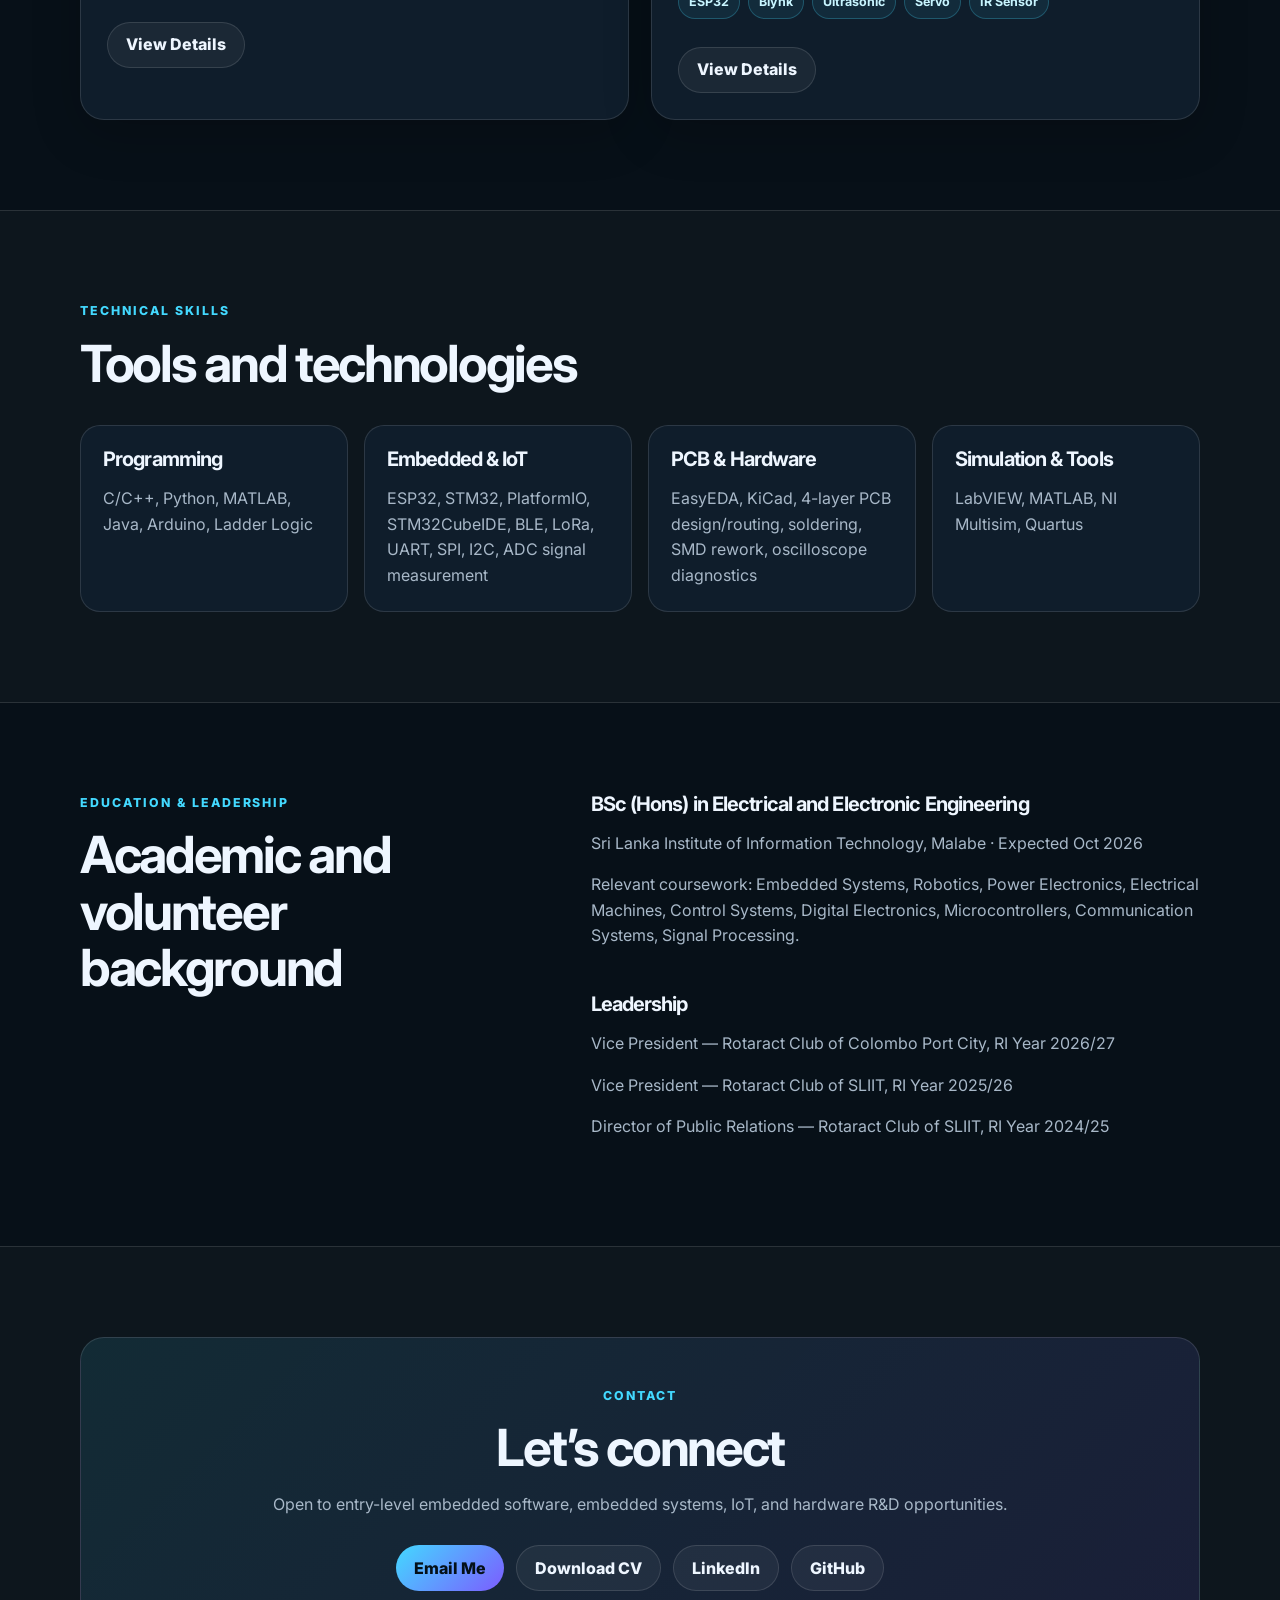
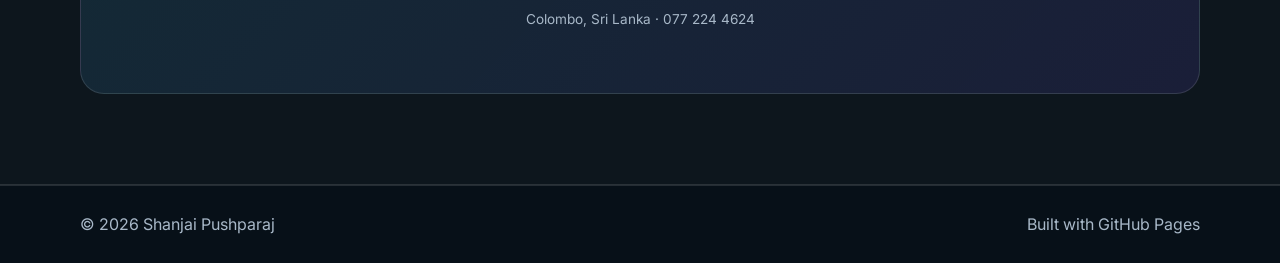
==== commit fcd41e1f: "Add files via upload" ====
--- a/index.html
+++ b/index.html
@@ -54,11 +54,7 @@
 
     <section id="projects" class="section"><div class="container"><div class="section-heading project-heading"><div><p class="eyebrow">Selected Projects</p><h2>Prototype-focused engineering work</h2></div><div class="filters" aria-label="Project filters"><button class="filter-btn active" data-filter="all">All</button><button class="filter-btn" data-filter="embedded">Embedded</button><button class="filter-btn" data-filter="pcb">PCB</button><button class="filter-btn" data-filter="iot">IoT</button><button class="filter-btn" data-filter="robotics">Robotics</button></div></div>
 
-        <article class="featured-project project-card" data-category="embedded pcb iot"><a 
-  class="project-image" 
-  href="projects/eeg-wearable.html" 
-  style="background-image:url('assets/images/eeg-wearable/eeg_pcb_3d_render.jpg');">
-</a><div class="project-content"><p class="project-kicker">Flagship Project</p><h3>EEG-Based Wearable System for Sleep Quality Assessment</h3><p>A wearable EEG headband system using a custom STM32H743-based PCB, ESP32 feature extraction, ADS1220 ADC, BioAmp EXG Pill, TinyML inference, BLE communication, and Flutter mobile app.</p><ul><li>Designed the custom 4-layer STM32H743VIT6 PCB in EasyEDA.</li><li>Contributed to the embedded pipeline from EEG acquisition to BLE app output.</li><li>Deployed an INT8 TinyML model with 83.79% test accuracy using only 22 KB flash.</li></ul><div class="tech-tags"><span>STM32H743</span><span>ESP32</span><span>ADS1220</span><span>TinyML</span><span>BLE</span><span>Flutter</span><span>EasyEDA</span></div><div class="project-actions"><a class="btn primary" href="projects/eeg-wearable.html">View Project Details</a></div></div></article>
+        <article class="featured-project project-card" data-category="embedded pcb iot"><a class="project-image placeholder" href="projects/eeg-wearable.html"><span>Add PCB / Headband / App Image</span></a><div class="project-content"><p class="project-kicker">Flagship Project</p><h3>EEG-Based Wearable System for Sleep Quality Assessment</h3><p>A wearable EEG headband system using a custom STM32H743-based PCB, ESP32 feature extraction, ADS1220 ADC, BioAmp EXG Pill, TinyML inference, BLE communication, and Flutter mobile app.</p><ul><li>Designed the custom 4-layer STM32H743VIT6 PCB in EasyEDA.</li><li>Contributed to the embedded pipeline from EEG acquisition to BLE app output.</li><li>Deployed an INT8 TinyML model with 83.79% test accuracy using only 22 KB flash.</li></ul><div class="tech-tags"><span>STM32H743</span><span>ESP32</span><span>ADS1220</span><span>TinyML</span><span>BLE</span><span>Flutter</span><span>EasyEDA</span></div><div class="project-actions"><a class="btn primary" href="projects/eeg-wearable.html">View Project Details</a></div></div></article>
 
         <div class="project-grid">
           <article class="project-card" data-category="embedded iot"><a class="project-image placeholder" href="projects/lora-current-monitoring.html"><span>Add LoRa Prototype Image</span></a><div class="project-content"><h3>LoRa-Based Current Monitoring System</h3><p>Wireless load-current monitoring prototype using ESP32, RA-01 LoRa, CT clamps, ADC signal conditioning, compact packets, and CRC16 validation.</p><div class="tech-tags"><span>ESP32</span><span>LoRa</span><span>PlatformIO</span><span>KiCad</span><span>CRC16</span></div><div class="project-actions"><a class="btn secondary" href="projects/lora-current-monitoring.html">View Details</a></div></div></article>
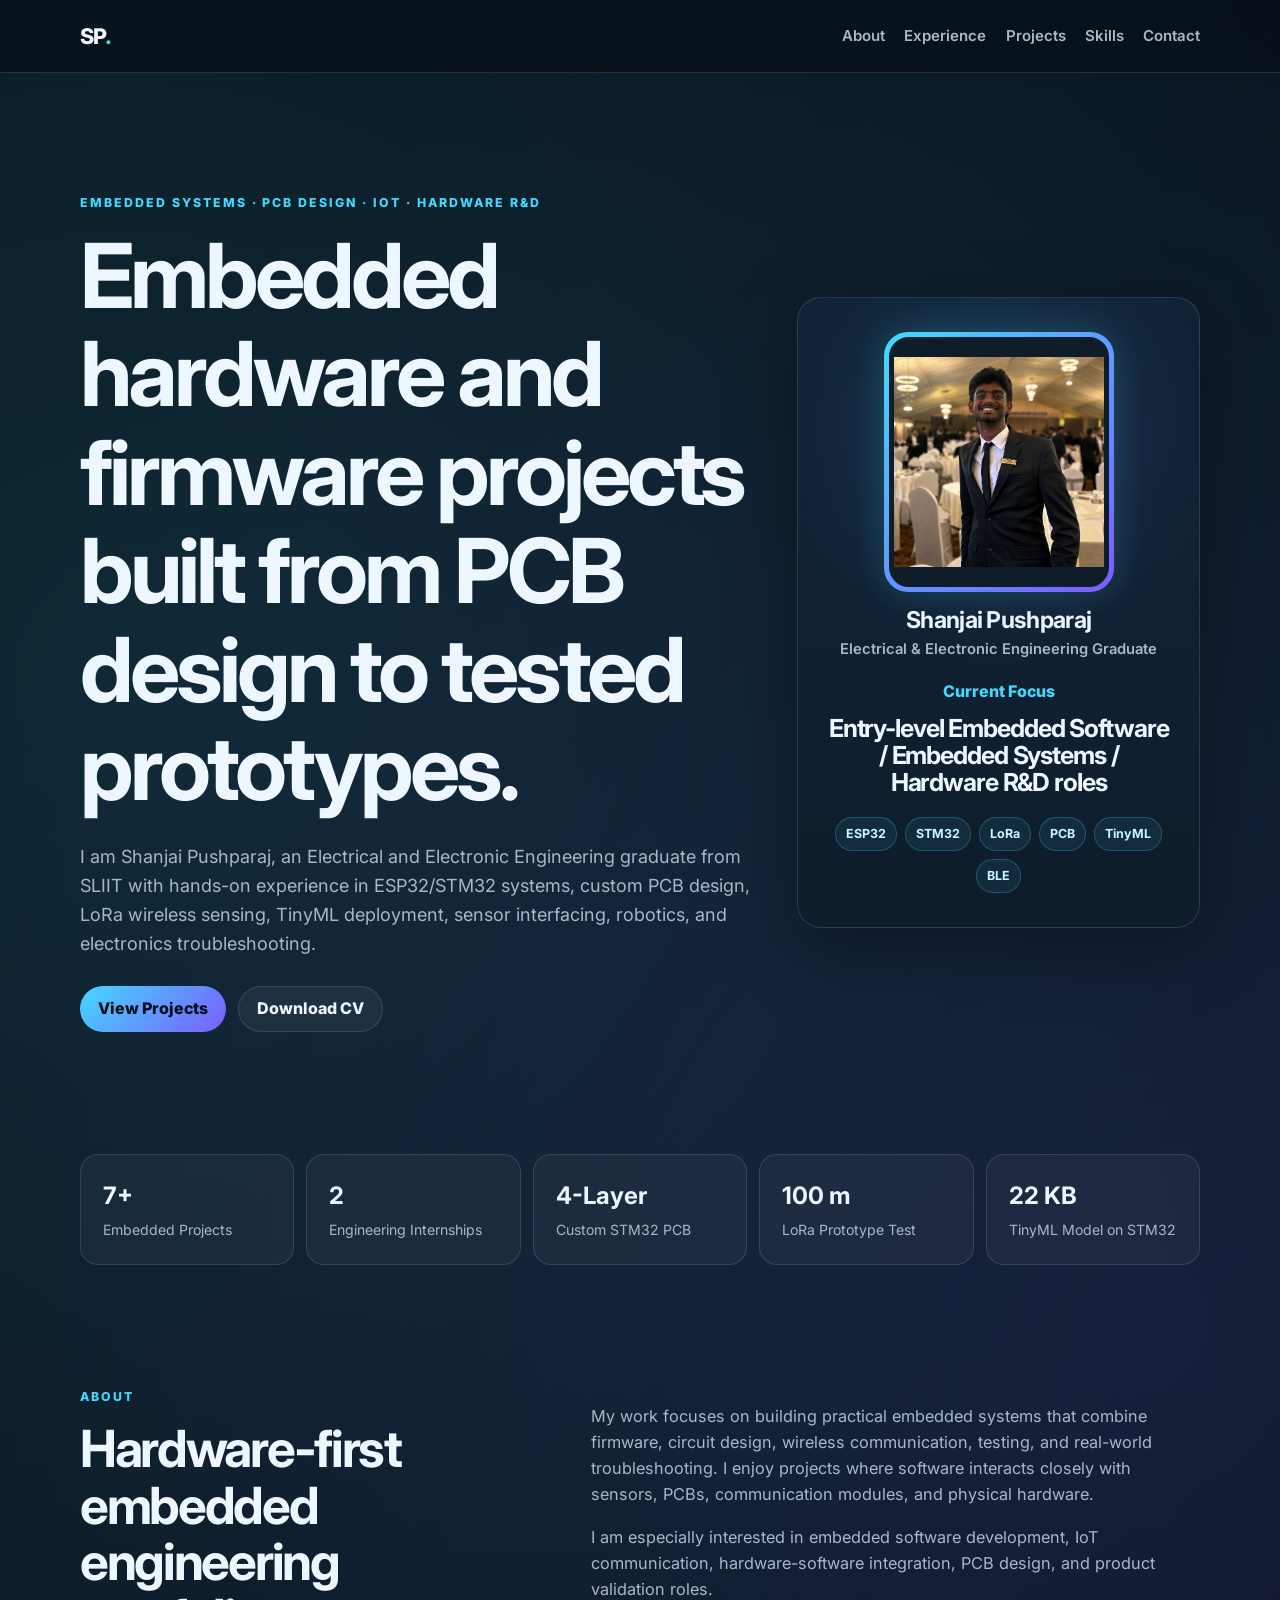
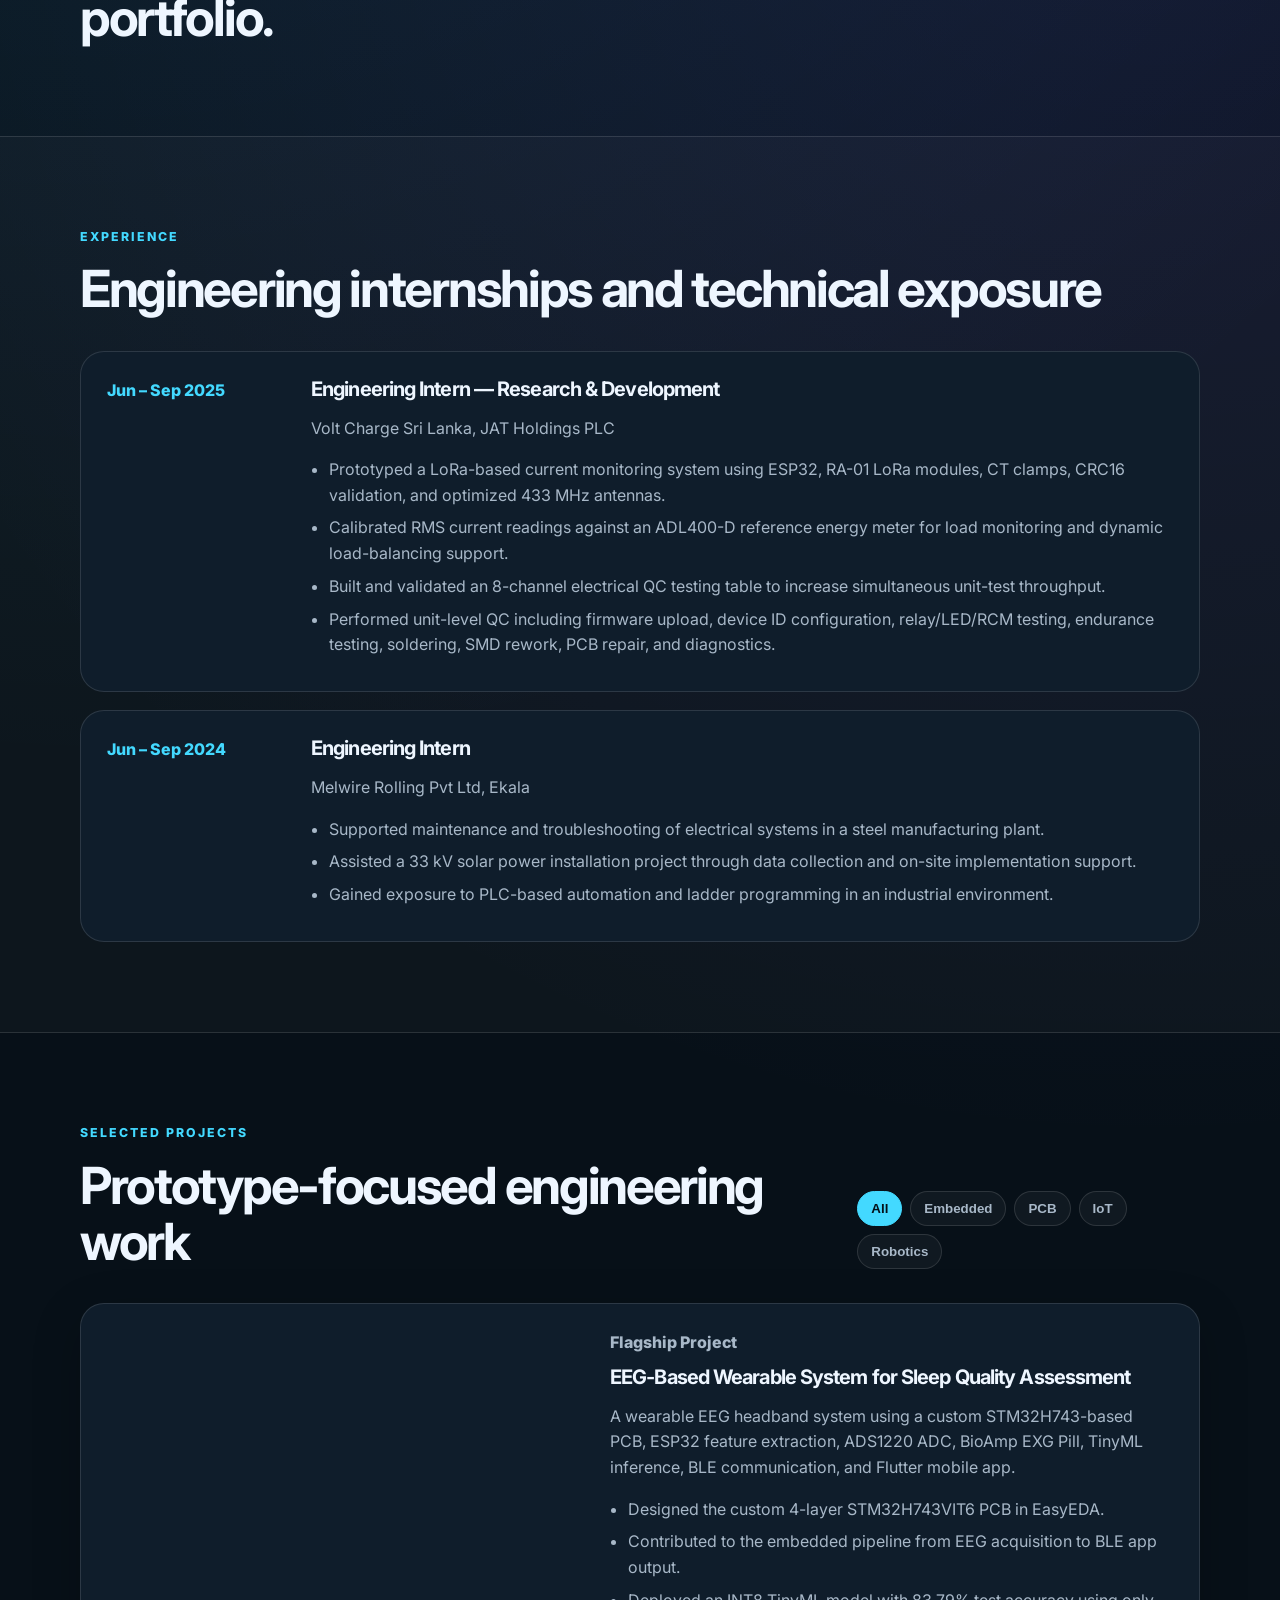
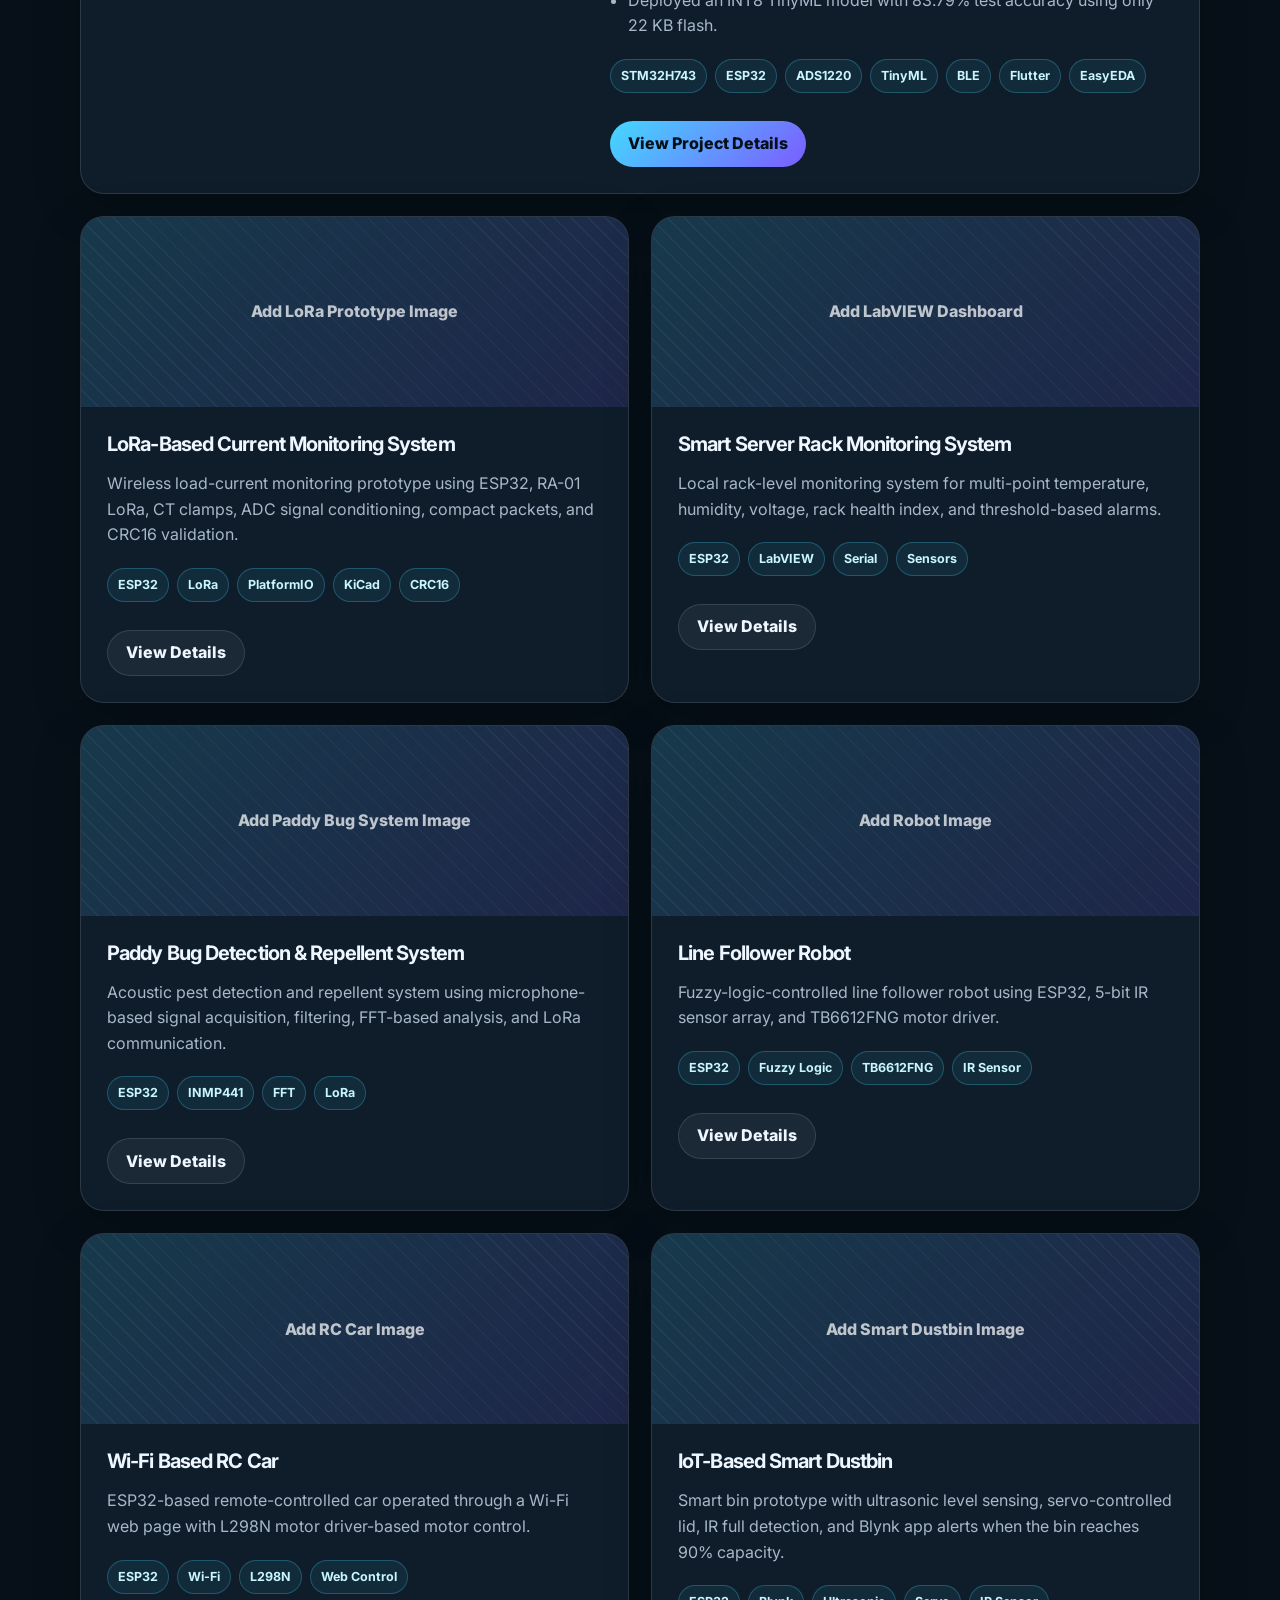
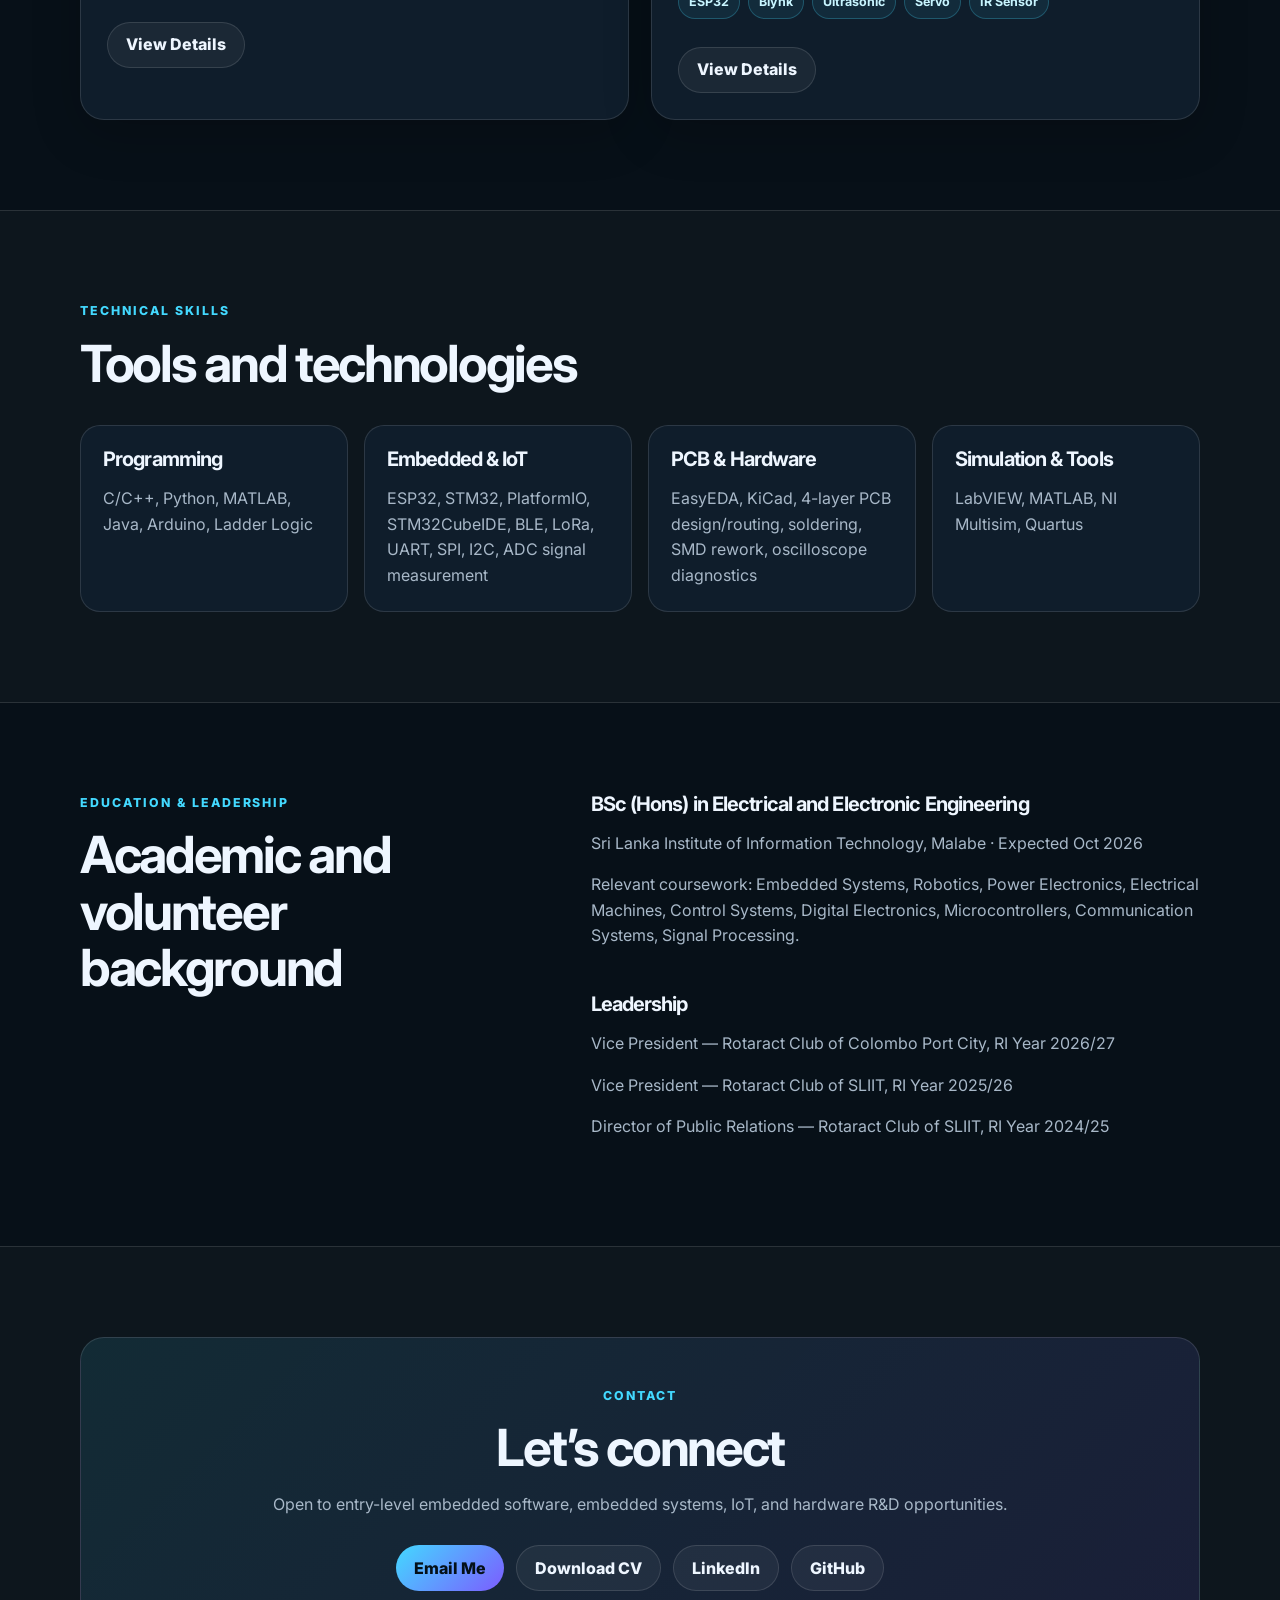
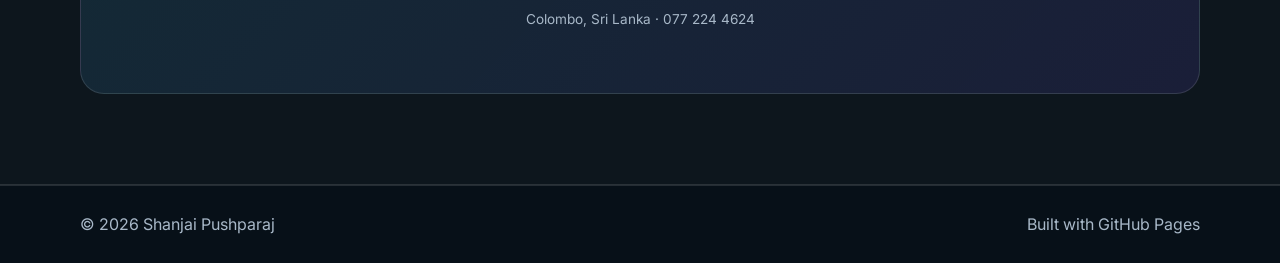
==== commit 280b4da5: "Update index.html" ====
--- a/index.html
+++ b/index.html
@@ -54,7 +54,11 @@
 
     <section id="projects" class="section"><div class="container"><div class="section-heading project-heading"><div><p class="eyebrow">Selected Projects</p><h2>Prototype-focused engineering work</h2></div><div class="filters" aria-label="Project filters"><button class="filter-btn active" data-filter="all">All</button><button class="filter-btn" data-filter="embedded">Embedded</button><button class="filter-btn" data-filter="pcb">PCB</button><button class="filter-btn" data-filter="iot">IoT</button><button class="filter-btn" data-filter="robotics">Robotics</button></div></div>
 
-        <article class="featured-project project-card" data-category="embedded pcb iot"><a class="project-image placeholder" href="projects/eeg-wearable.html"><span>Add PCB / Headband / App Image</span></a><div class="project-content"><p class="project-kicker">Flagship Project</p><h3>EEG-Based Wearable System for Sleep Quality Assessment</h3><p>A wearable EEG headband system using a custom STM32H743-based PCB, ESP32 feature extraction, ADS1220 ADC, BioAmp EXG Pill, TinyML inference, BLE communication, and Flutter mobile app.</p><ul><li>Designed the custom 4-layer STM32H743VIT6 PCB in EasyEDA.</li><li>Contributed to the embedded pipeline from EEG acquisition to BLE app output.</li><li>Deployed an INT8 TinyML model with 83.79% test accuracy using only 22 KB flash.</li></ul><div class="tech-tags"><span>STM32H743</span><span>ESP32</span><span>ADS1220</span><span>TinyML</span><span>BLE</span><span>Flutter</span><span>EasyEDA</span></div><div class="project-actions"><a class="btn primary" href="projects/eeg-wearable.html">View Project Details</a></div></div></article>
+        <article class="featured-project project-card" data-category="embedded pcb iot"><a 
+  class="project-image" 
+  href="projects/eeg-wearable.html" 
+  style="background-image:url('assets/images/eeg-wearable/eeg-pcb-3d-render.jpg');">
+</a><div class="project-content"><p class="project-kicker">Flagship Project</p><h3>EEG-Based Wearable System for Sleep Quality Assessment</h3><p>A wearable EEG headband system using a custom STM32H743-based PCB, ESP32 feature extraction, ADS1220 ADC, BioAmp EXG Pill, TinyML inference, BLE communication, and Flutter mobile app.</p><ul><li>Designed the custom 4-layer STM32H743VIT6 PCB in EasyEDA.</li><li>Contributed to the embedded pipeline from EEG acquisition to BLE app output.</li><li>Deployed an INT8 TinyML model with 83.79% test accuracy using only 22 KB flash.</li></ul><div class="tech-tags"><span>STM32H743</span><span>ESP32</span><span>ADS1220</span><span>TinyML</span><span>BLE</span><span>Flutter</span><span>EasyEDA</span></div><div class="project-actions"><a class="btn primary" href="projects/eeg-wearable.html">View Project Details</a></div></div></article>
 
         <div class="project-grid">
           <article class="project-card" data-category="embedded iot"><a class="project-image placeholder" href="projects/lora-current-monitoring.html"><span>Add LoRa Prototype Image</span></a><div class="project-content"><h3>LoRa-Based Current Monitoring System</h3><p>Wireless load-current monitoring prototype using ESP32, RA-01 LoRa, CT clamps, ADC signal conditioning, compact packets, and CRC16 validation.</p><div class="tech-tags"><span>ESP32</span><span>LoRa</span><span>PlatformIO</span><span>KiCad</span><span>CRC16</span></div><div class="project-actions"><a class="btn secondary" href="projects/lora-current-monitoring.html">View Details</a></div></div></article>
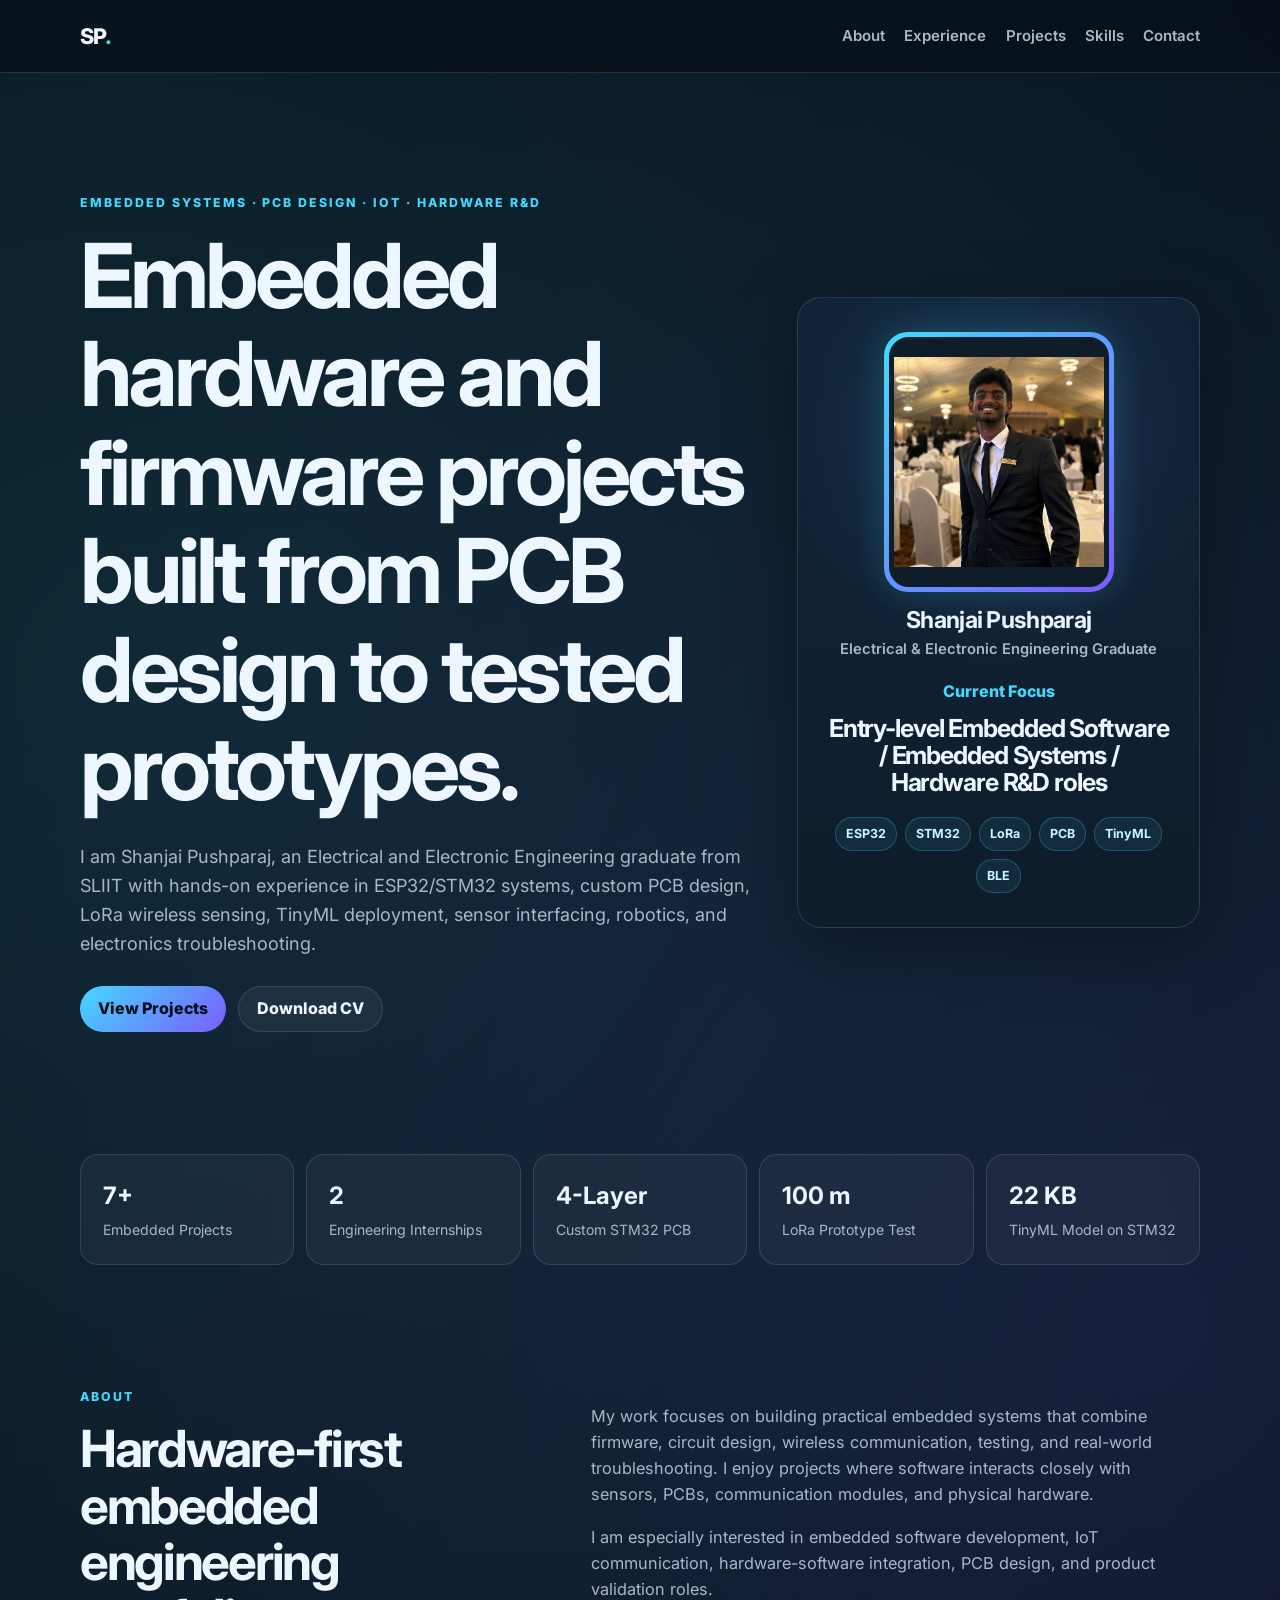
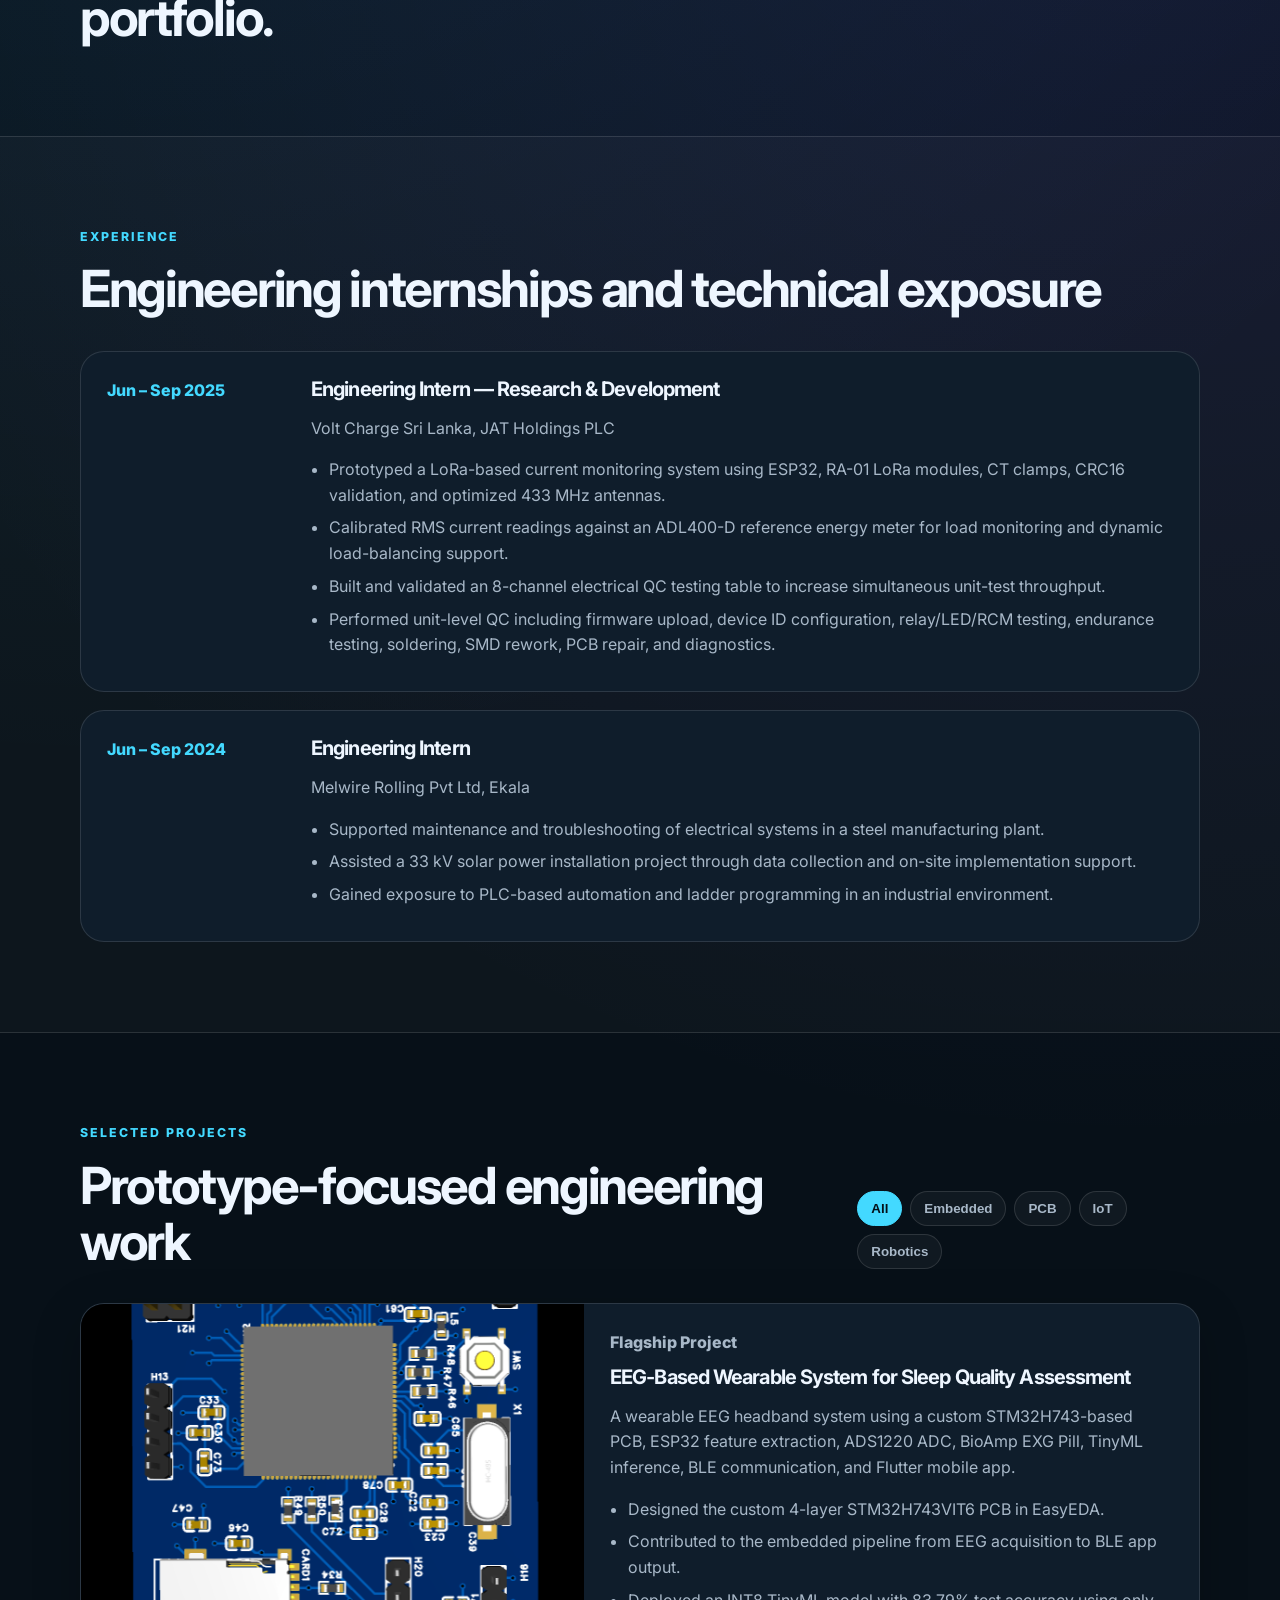
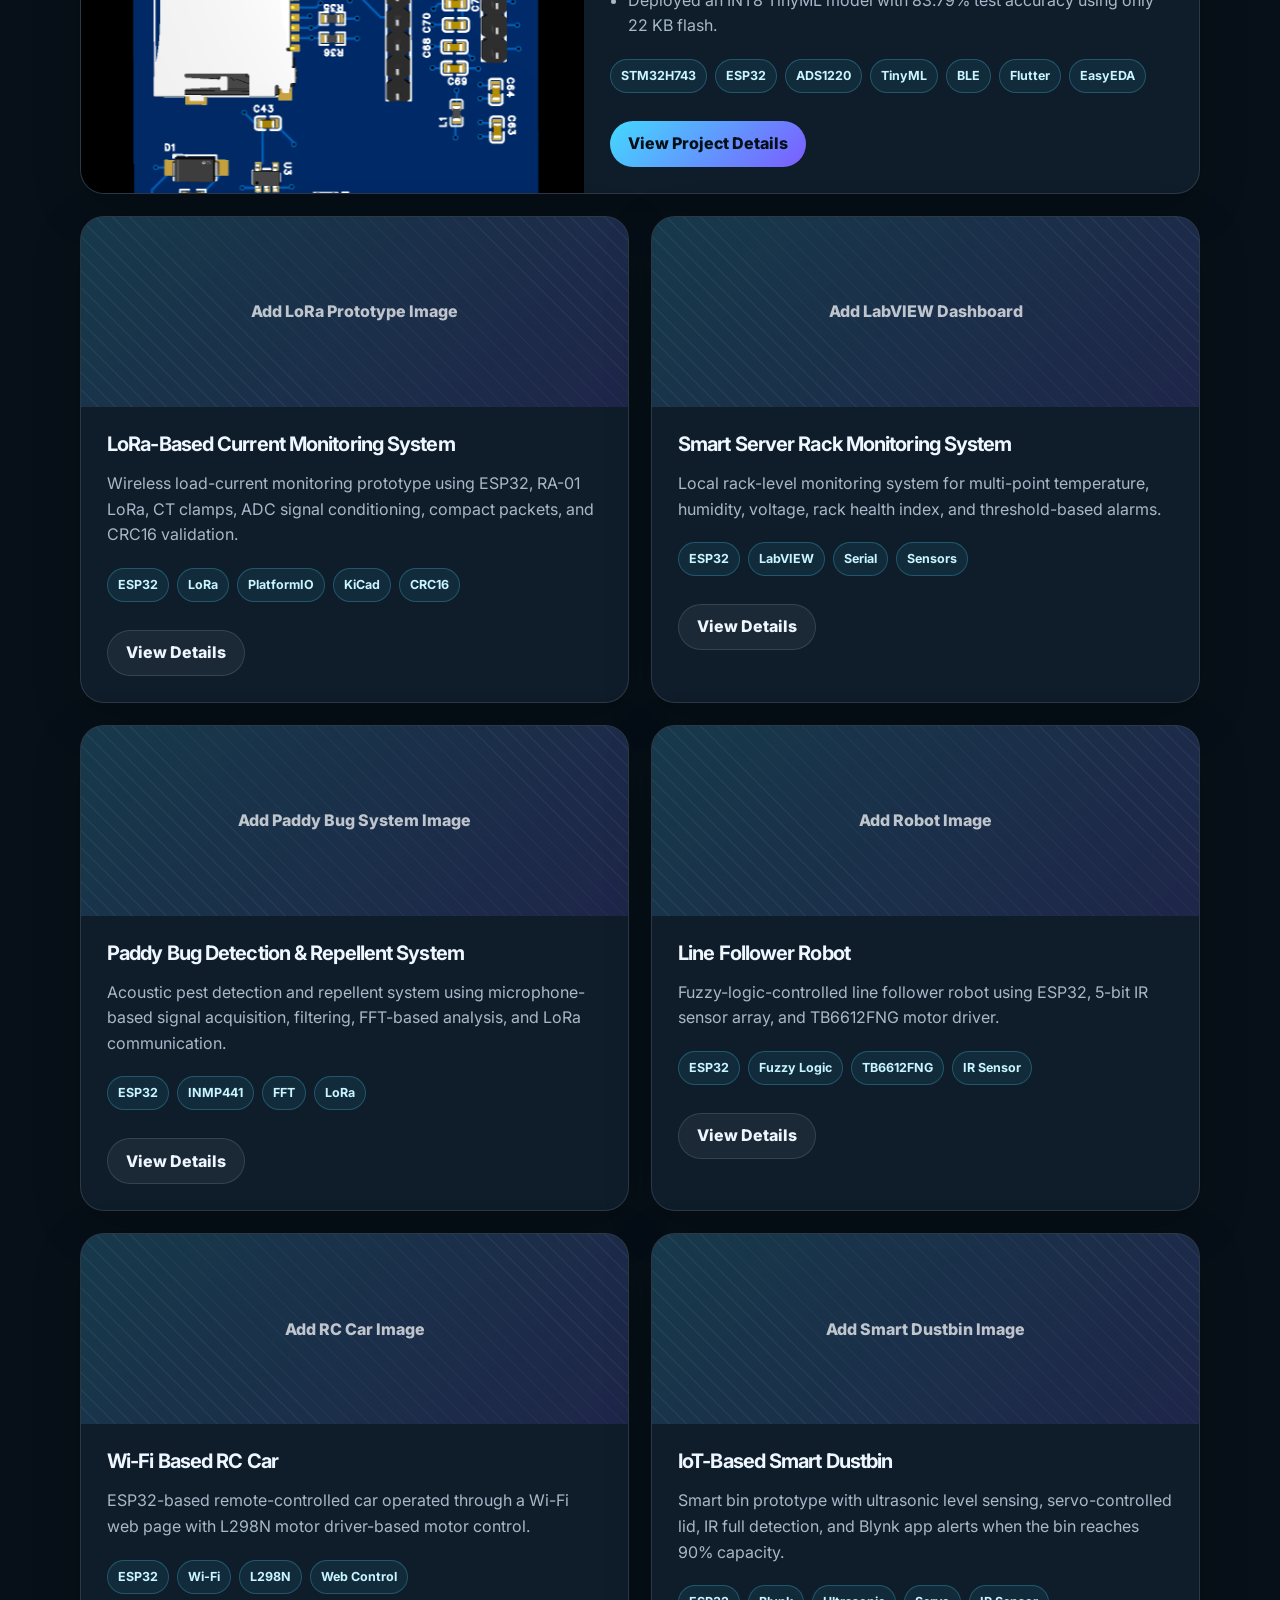
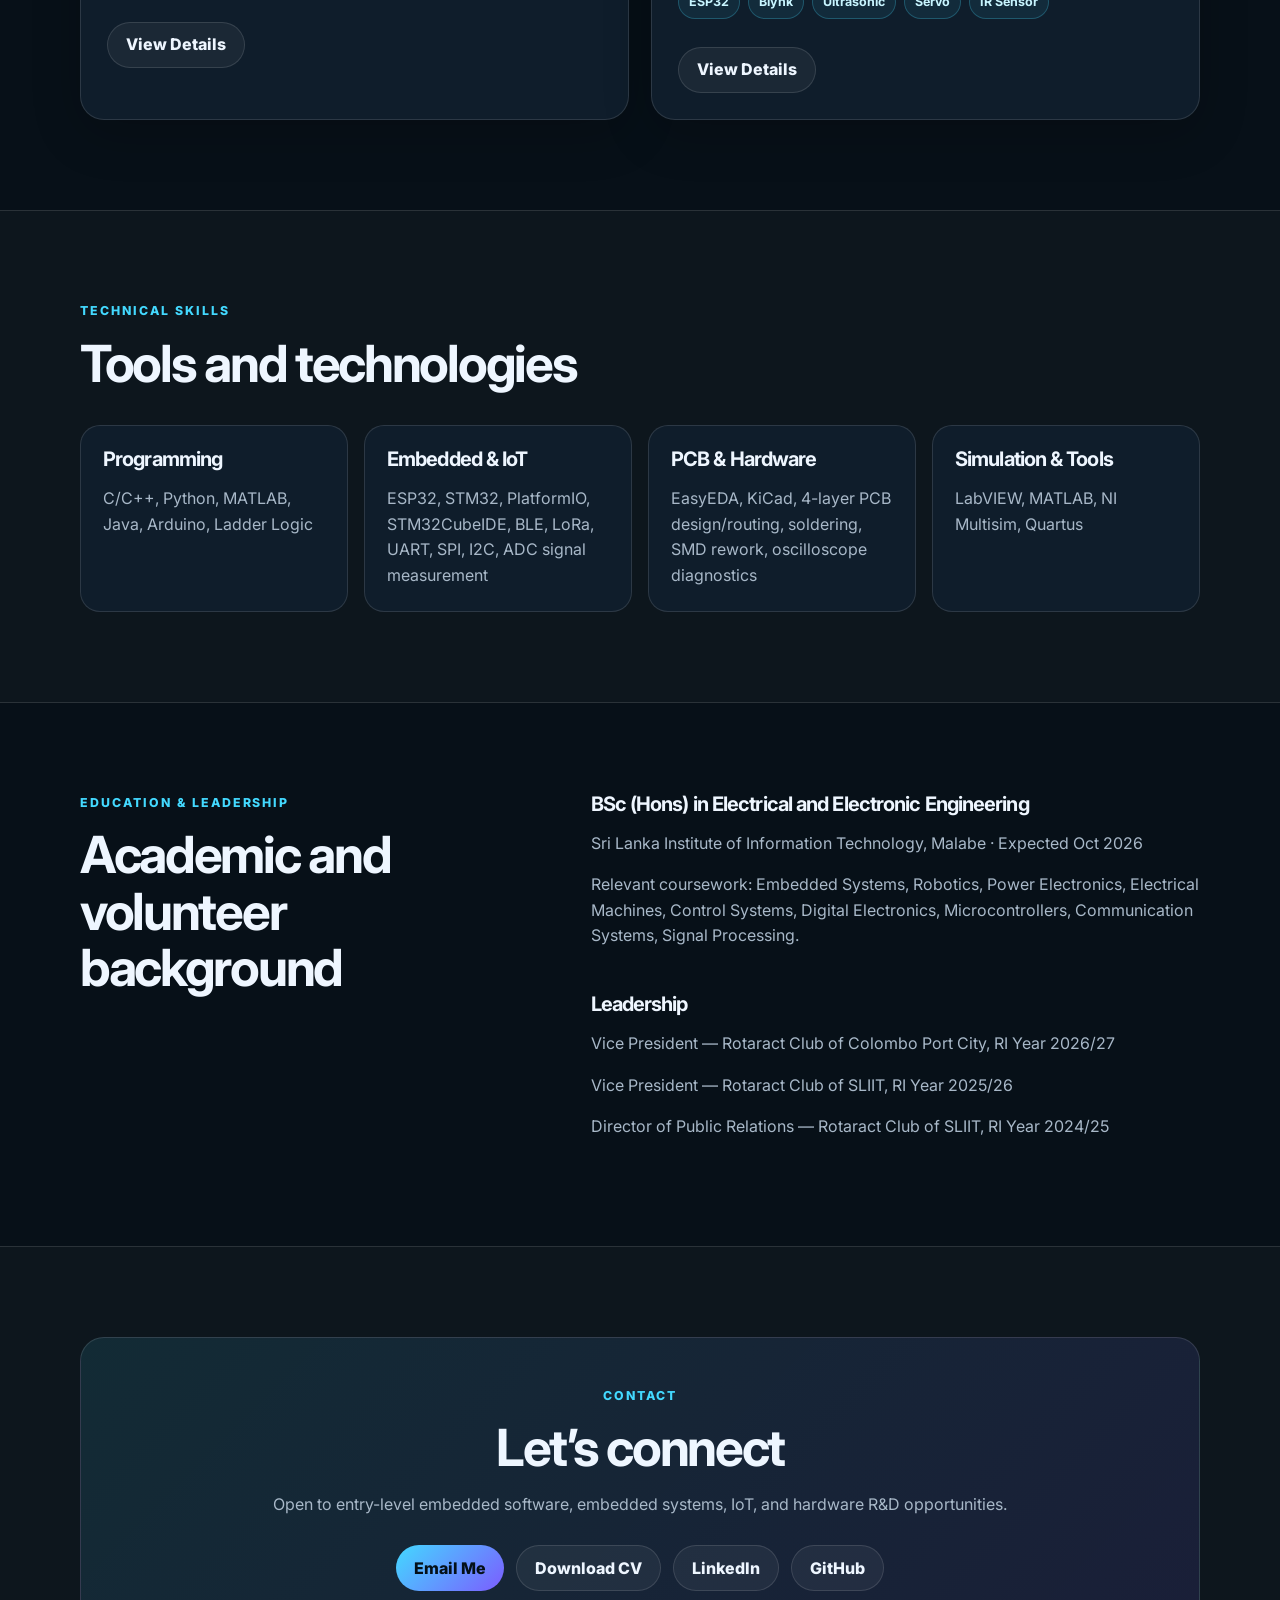
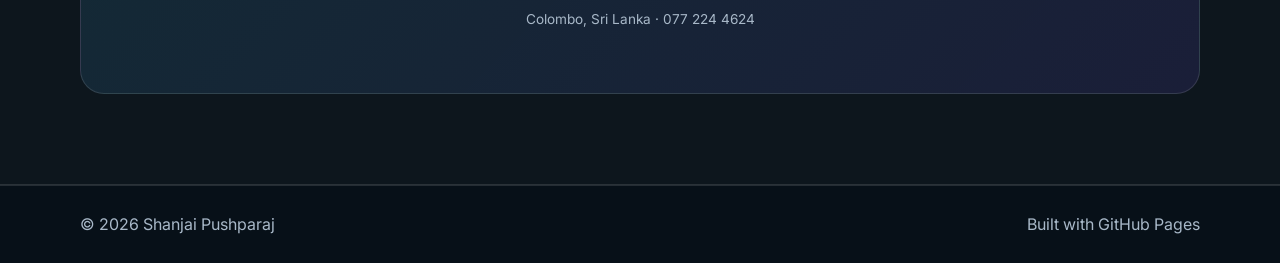
==== commit 05651500: "Update index.html" ====
--- a/index.html
+++ b/index.html
@@ -57,7 +57,7 @@
         <article class="featured-project project-card" data-category="embedded pcb iot"><a 
   class="project-image" 
   href="projects/eeg-wearable.html" 
-  style="background-image:url('assets/images/eeg-wearable/eeg-pcb-3d-render.jpg');">
+  style="background-image:url('assets/images/eeg-wearable/eeg_pcb_3d_render.jpg');">
 </a><div class="project-content"><p class="project-kicker">Flagship Project</p><h3>EEG-Based Wearable System for Sleep Quality Assessment</h3><p>A wearable EEG headband system using a custom STM32H743-based PCB, ESP32 feature extraction, ADS1220 ADC, BioAmp EXG Pill, TinyML inference, BLE communication, and Flutter mobile app.</p><ul><li>Designed the custom 4-layer STM32H743VIT6 PCB in EasyEDA.</li><li>Contributed to the embedded pipeline from EEG acquisition to BLE app output.</li><li>Deployed an INT8 TinyML model with 83.79% test accuracy using only 22 KB flash.</li></ul><div class="tech-tags"><span>STM32H743</span><span>ESP32</span><span>ADS1220</span><span>TinyML</span><span>BLE</span><span>Flutter</span><span>EasyEDA</span></div><div class="project-actions"><a class="btn primary" href="projects/eeg-wearable.html">View Project Details</a></div></div></article>
 
         <div class="project-grid">
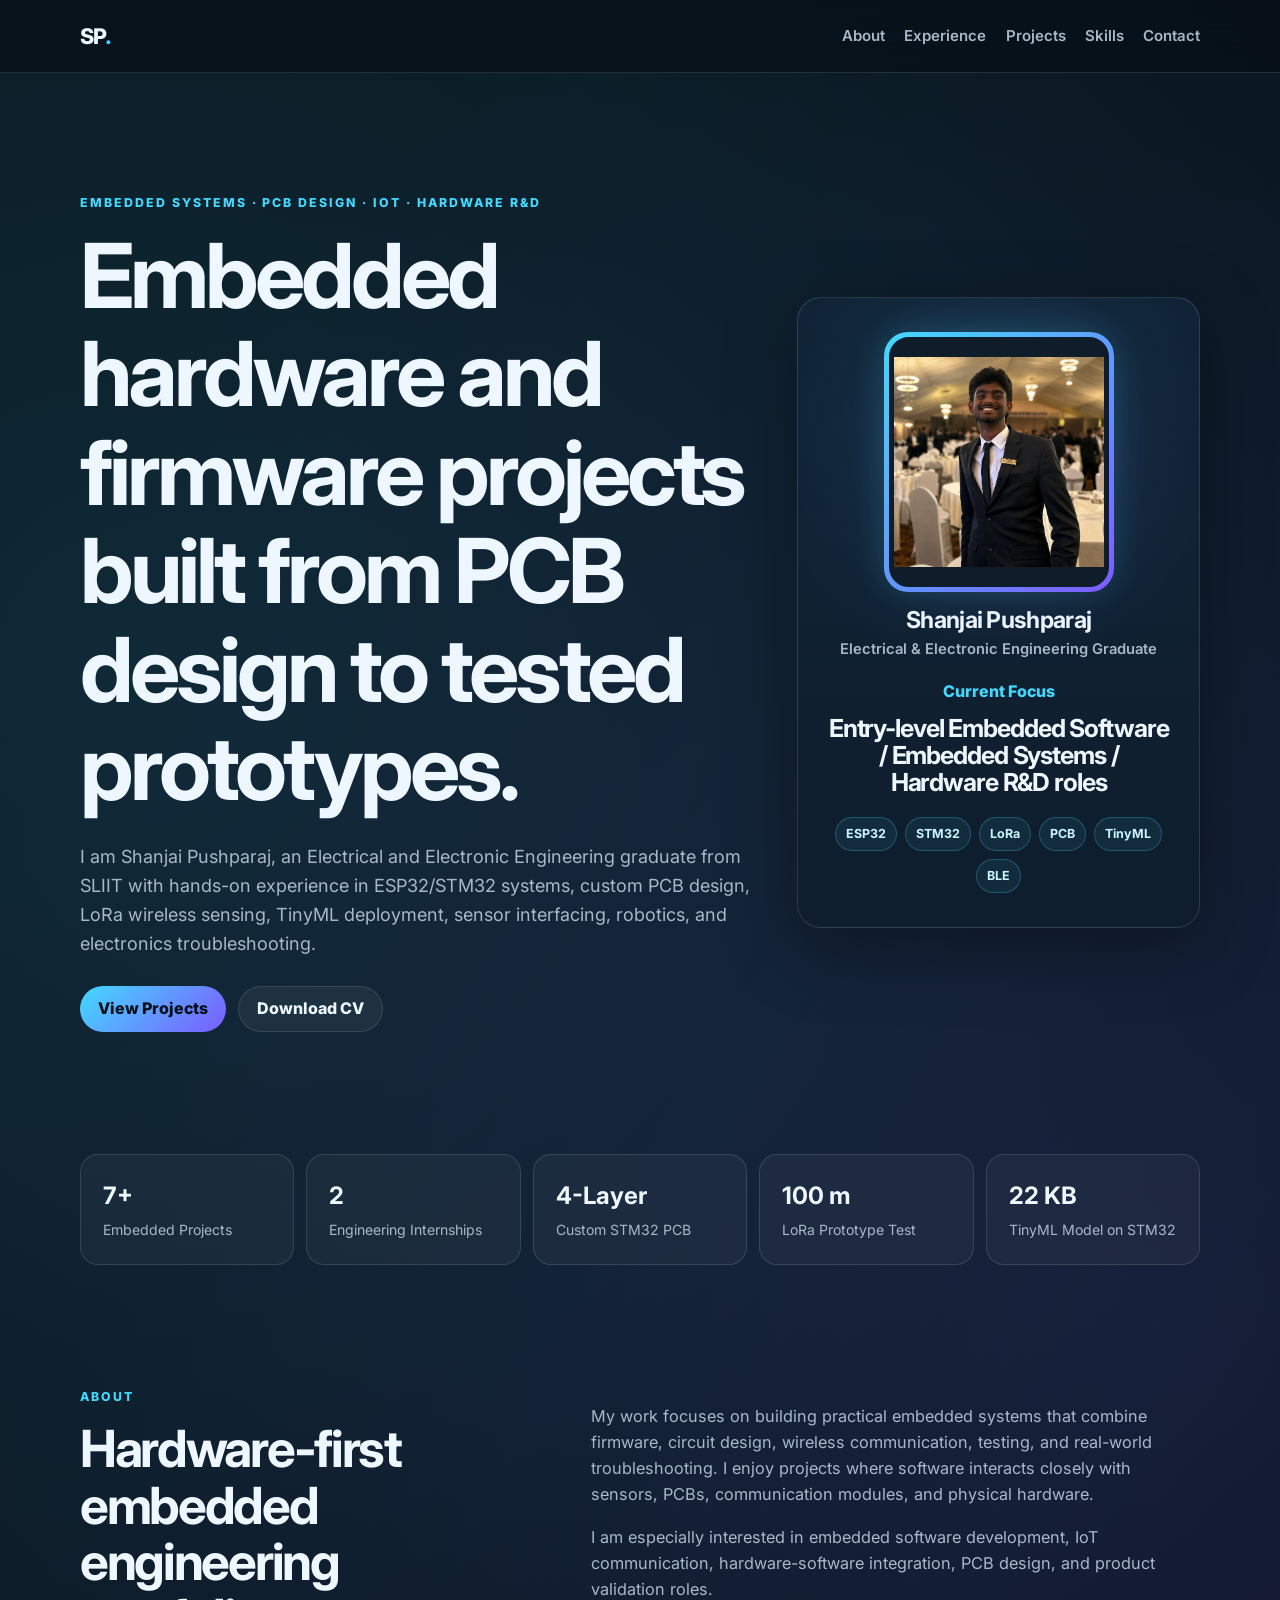
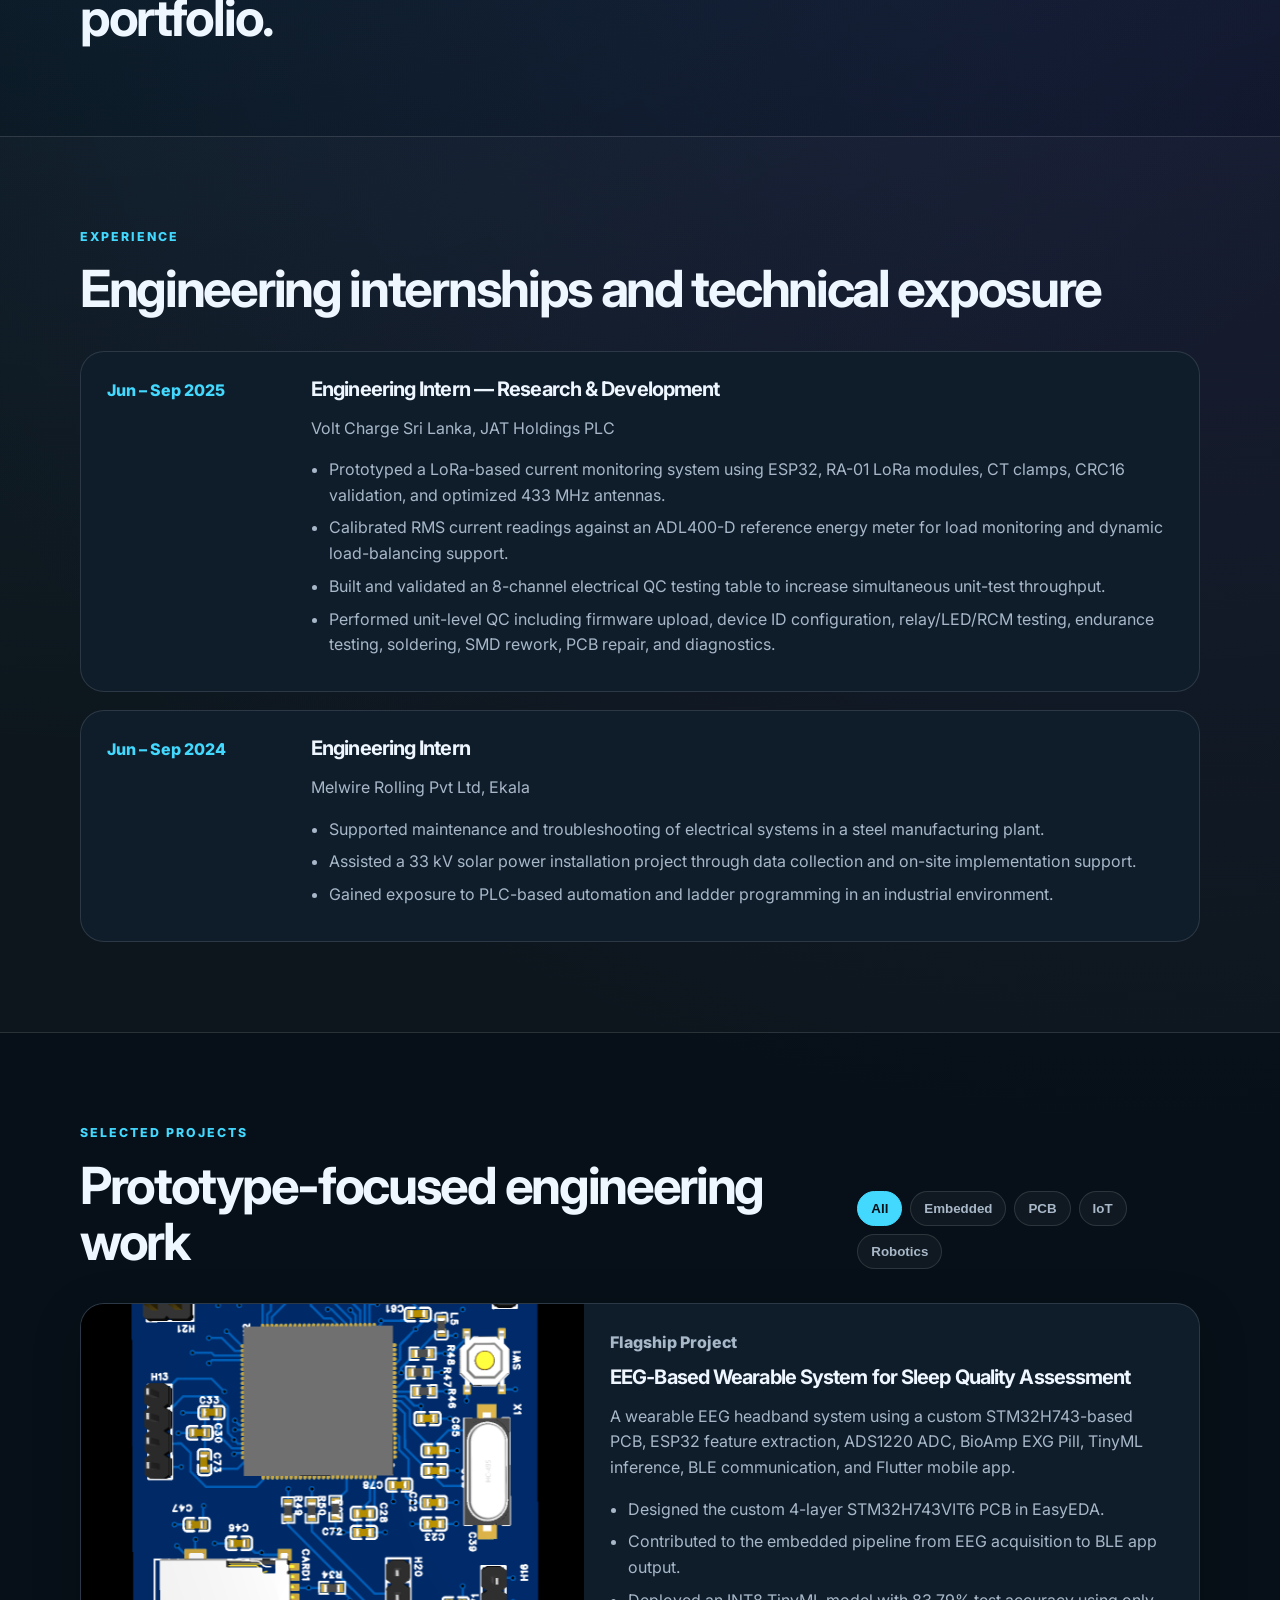
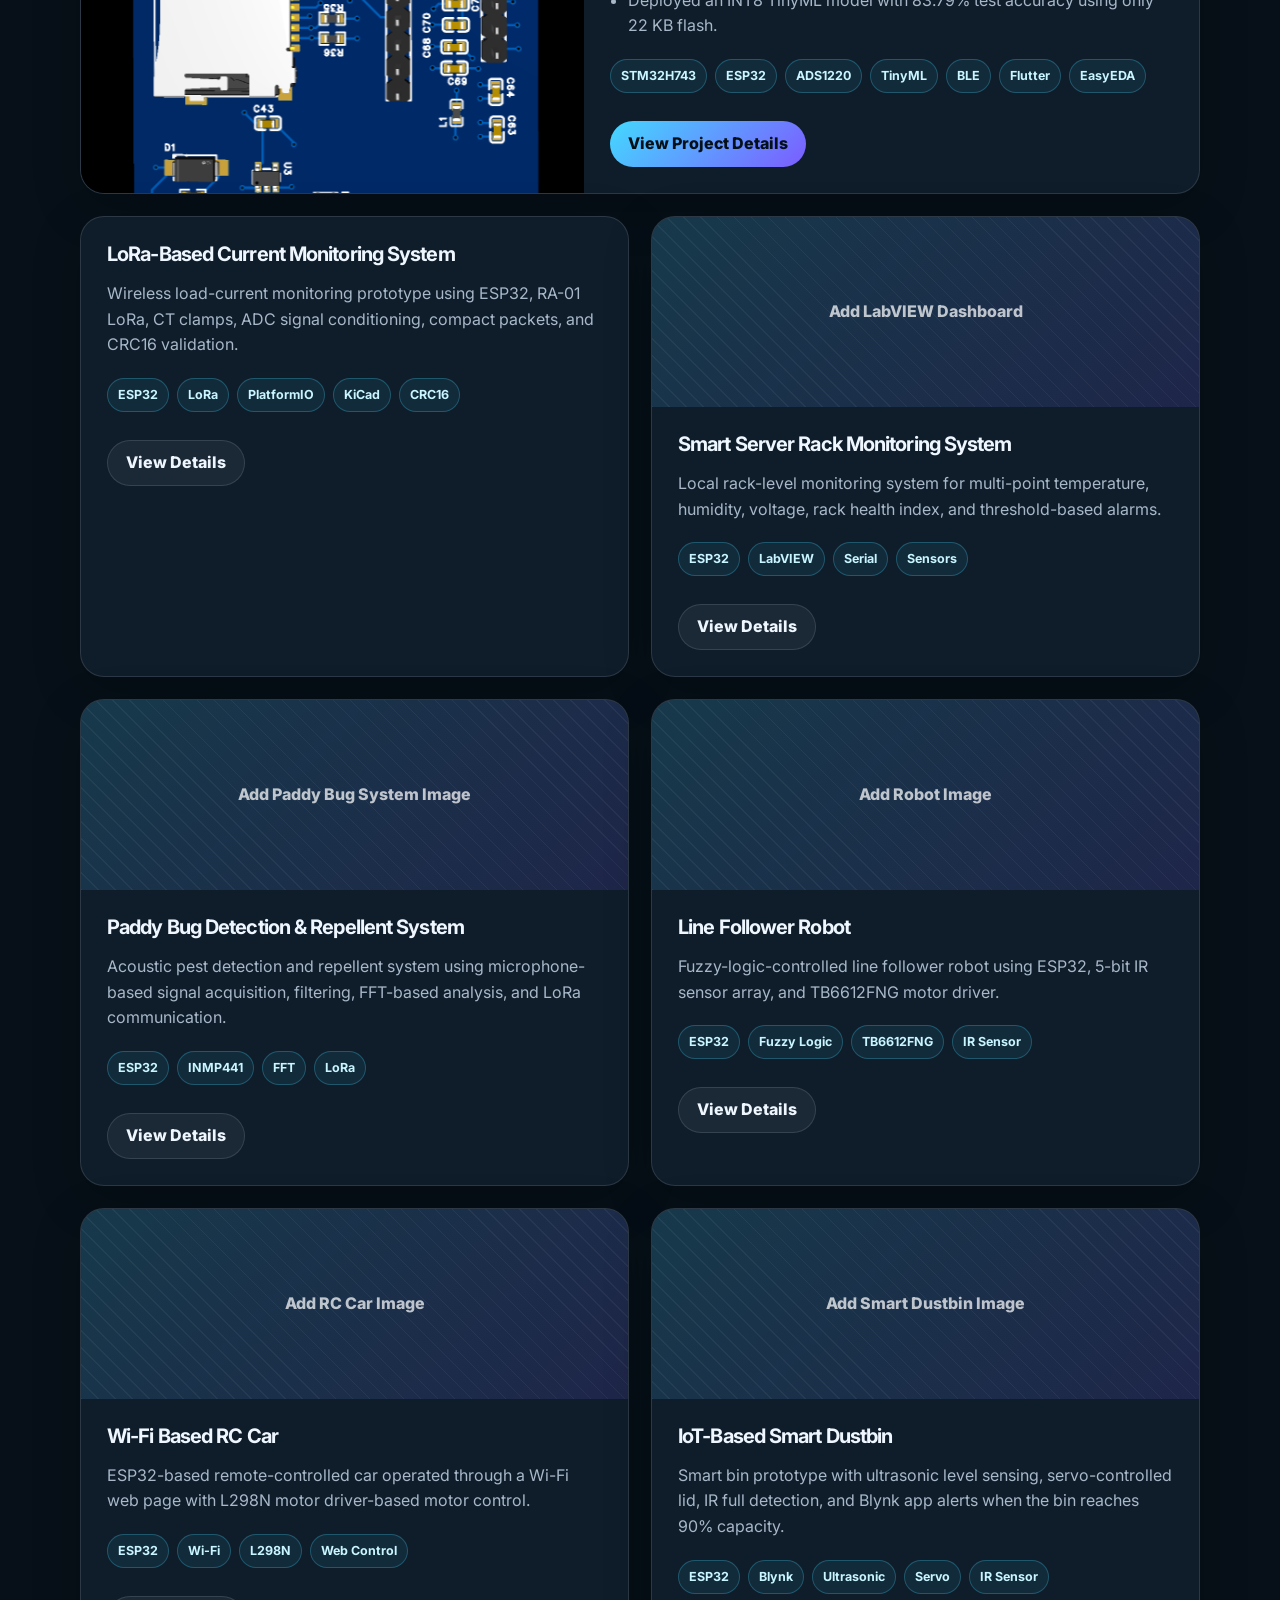
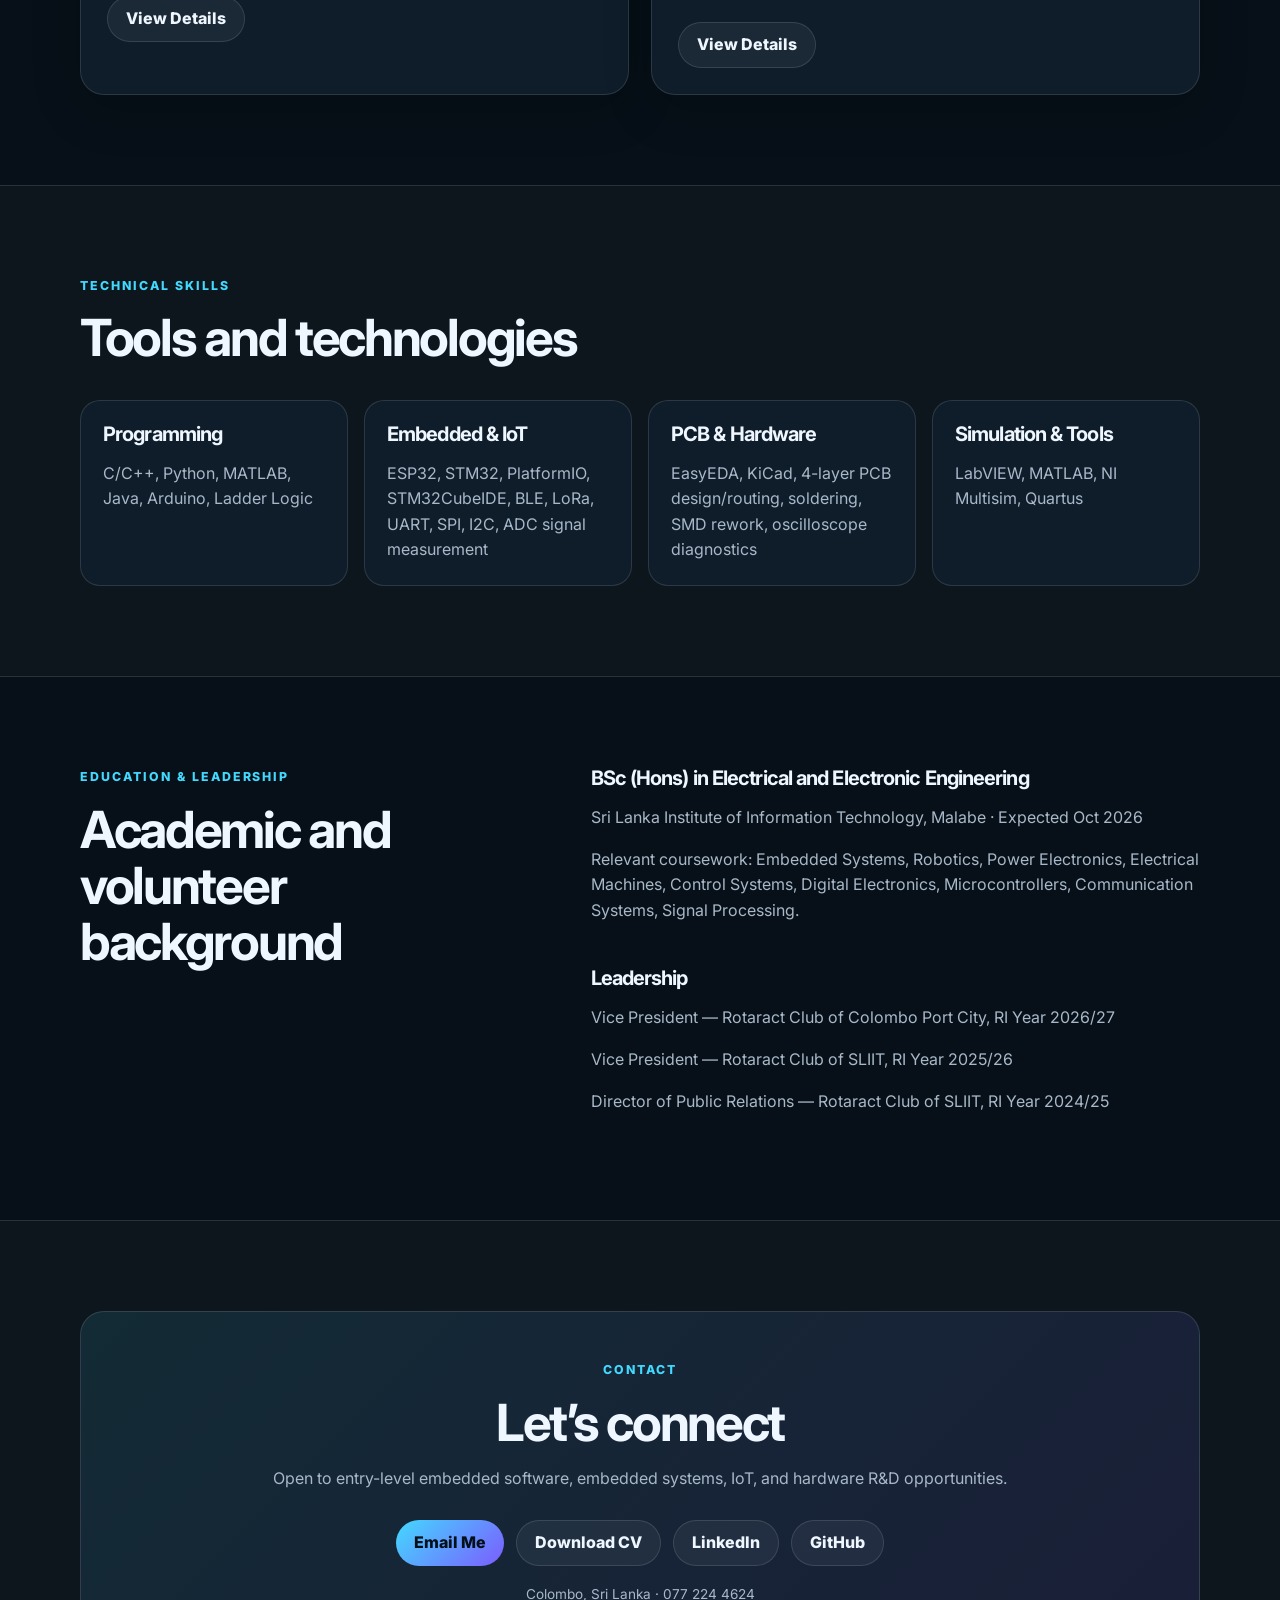
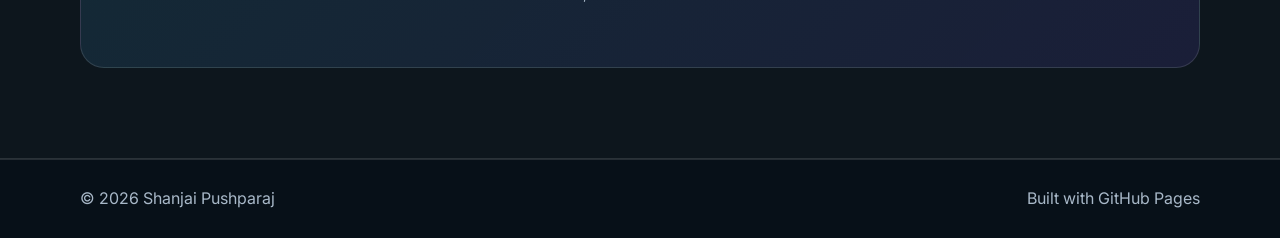
==== commit aef0b86a: "Update index.html" ====
--- a/index.html
+++ b/index.html
@@ -61,7 +61,11 @@
 </a><div class="project-content"><p class="project-kicker">Flagship Project</p><h3>EEG-Based Wearable System for Sleep Quality Assessment</h3><p>A wearable EEG headband system using a custom STM32H743-based PCB, ESP32 feature extraction, ADS1220 ADC, BioAmp EXG Pill, TinyML inference, BLE communication, and Flutter mobile app.</p><ul><li>Designed the custom 4-layer STM32H743VIT6 PCB in EasyEDA.</li><li>Contributed to the embedded pipeline from EEG acquisition to BLE app output.</li><li>Deployed an INT8 TinyML model with 83.79% test accuracy using only 22 KB flash.</li></ul><div class="tech-tags"><span>STM32H743</span><span>ESP32</span><span>ADS1220</span><span>TinyML</span><span>BLE</span><span>Flutter</span><span>EasyEDA</span></div><div class="project-actions"><a class="btn primary" href="projects/eeg-wearable.html">View Project Details</a></div></div></article>
 
         <div class="project-grid">
-          <article class="project-card" data-category="embedded iot"><a class="project-image placeholder" href="projects/lora-current-monitoring.html"><span>Add LoRa Prototype Image</span></a><div class="project-content"><h3>LoRa-Based Current Monitoring System</h3><p>Wireless load-current monitoring prototype using ESP32, RA-01 LoRa, CT clamps, ADC signal conditioning, compact packets, and CRC16 validation.</p><div class="tech-tags"><span>ESP32</span><span>LoRa</span><span>PlatformIO</span><span>KiCad</span><span>CRC16</span></div><div class="project-actions"><a class="btn secondary" href="projects/lora-current-monitoring.html">View Details</a></div></div></article>
+          <article class="project-card" data-category="embedded iot"><a 
+  class="project-image" 
+  href="projects/lora-current-monitoring.html" 
+  style="background-image:url('assets/images/lora-current/lora-prototype.jpg');">
+</a><div class="project-content"><h3>LoRa-Based Current Monitoring System</h3><p>Wireless load-current monitoring prototype using ESP32, RA-01 LoRa, CT clamps, ADC signal conditioning, compact packets, and CRC16 validation.</p><div class="tech-tags"><span>ESP32</span><span>LoRa</span><span>PlatformIO</span><span>KiCad</span><span>CRC16</span></div><div class="project-actions"><a class="btn secondary" href="projects/lora-current-monitoring.html">View Details</a></div></div></article>
           <article class="project-card" data-category="embedded iot"><a class="project-image placeholder" href="projects/server-rack-monitor.html"><span>Add LabVIEW Dashboard</span></a><div class="project-content"><h3>Smart Server Rack Monitoring System</h3><p>Local rack-level monitoring system for multi-point temperature, humidity, voltage, rack health index, and threshold-based alarms.</p><div class="tech-tags"><span>ESP32</span><span>LabVIEW</span><span>Serial</span><span>Sensors</span></div><div class="project-actions"><a class="btn secondary" href="projects/server-rack-monitor.html">View Details</a></div></div></article>
           <article class="project-card" data-category="embedded iot"><a class="project-image placeholder" href="projects/paddy-bug-system.html"><span>Add Paddy Bug System Image</span></a><div class="project-content"><h3>Paddy Bug Detection & Repellent System</h3><p>Acoustic pest detection and repellent system using microphone-based signal acquisition, filtering, FFT-based analysis, and LoRa communication.</p><div class="tech-tags"><span>ESP32</span><span>INMP441</span><span>FFT</span><span>LoRa</span></div><div class="project-actions"><a class="btn secondary" href="projects/paddy-bug-system.html">View Details</a></div></div></article>
           <article class="project-card" data-category="embedded robotics"><a class="project-image placeholder" href="projects/line-follower-robot.html"><span>Add Robot Image</span></a><div class="project-content"><h3>Line Follower Robot</h3><p>Fuzzy-logic-controlled line follower robot using ESP32, 5-bit IR sensor array, and TB6612FNG motor driver.</p><div class="tech-tags"><span>ESP32</span><span>Fuzzy Logic</span><span>TB6612FNG</span><span>IR Sensor</span></div><div class="project-actions"><a class="btn secondary" href="projects/line-follower-robot.html">View Details</a></div></div></article>
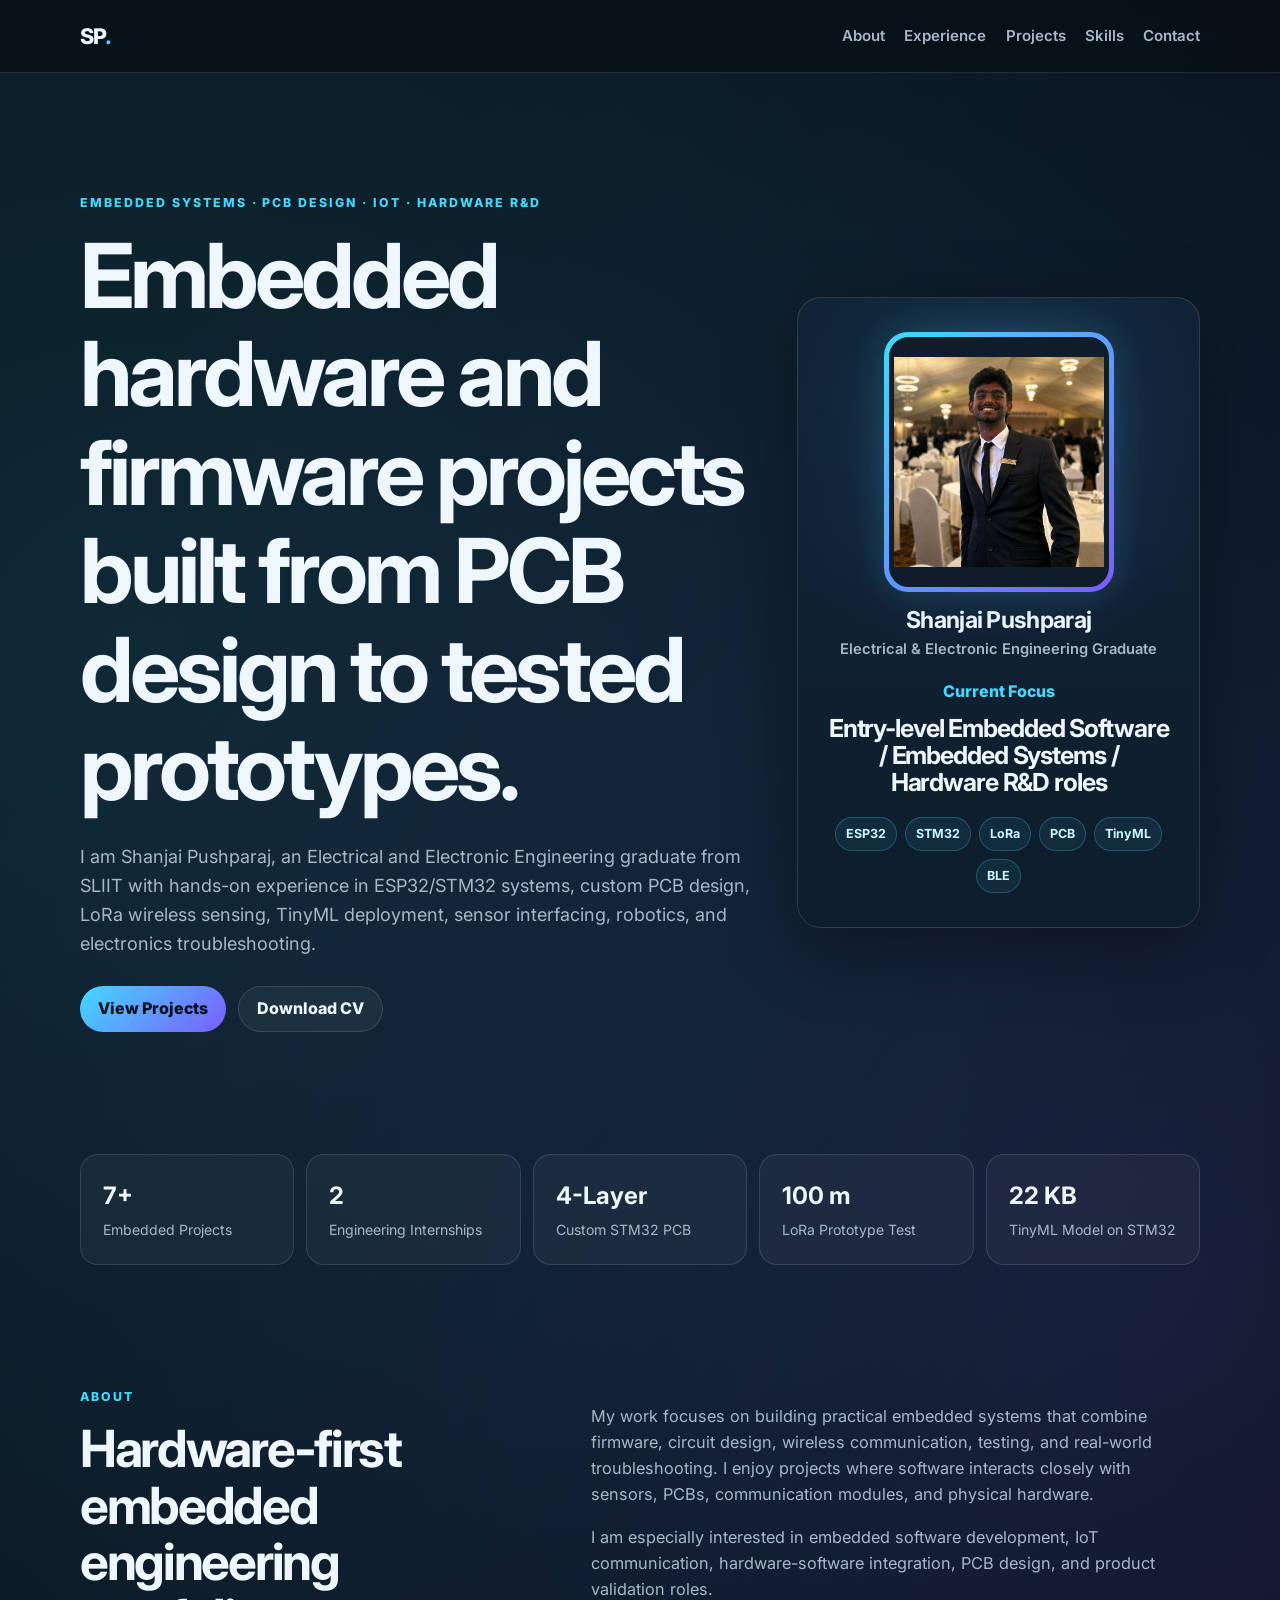
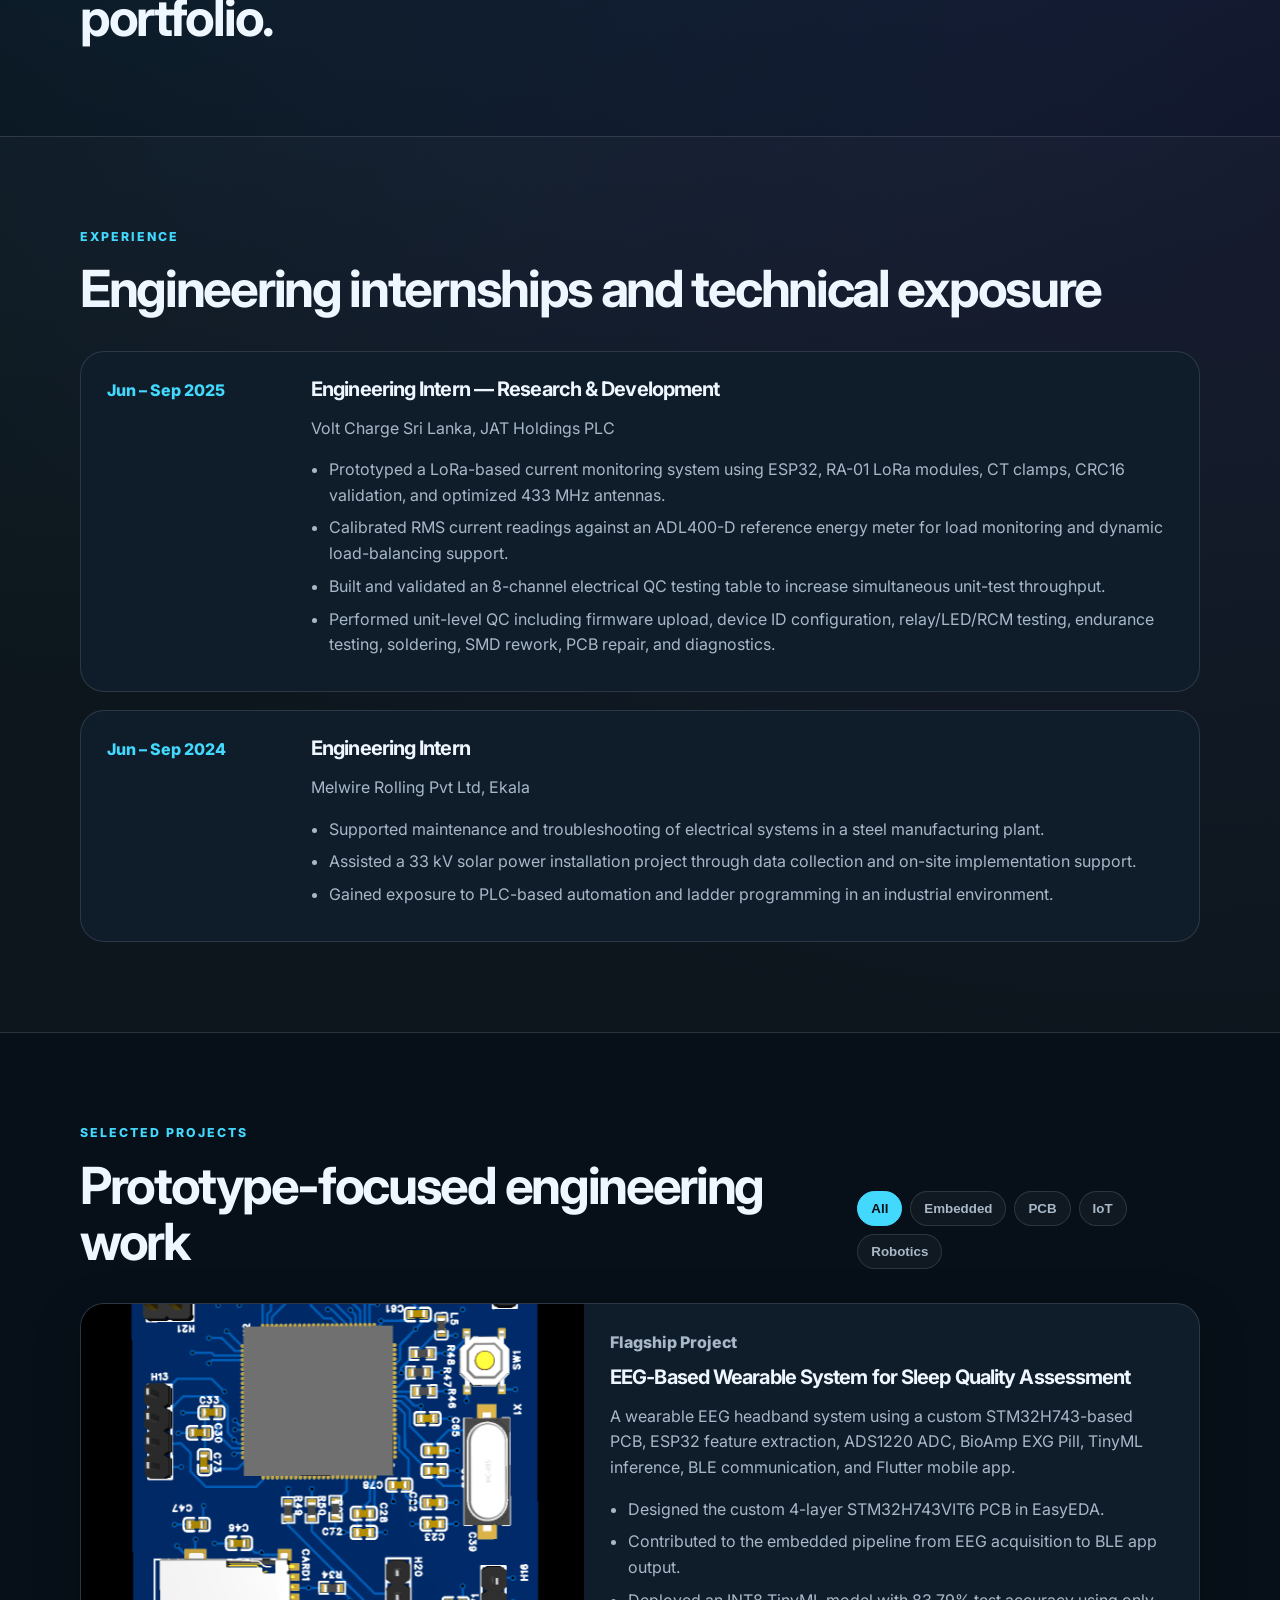
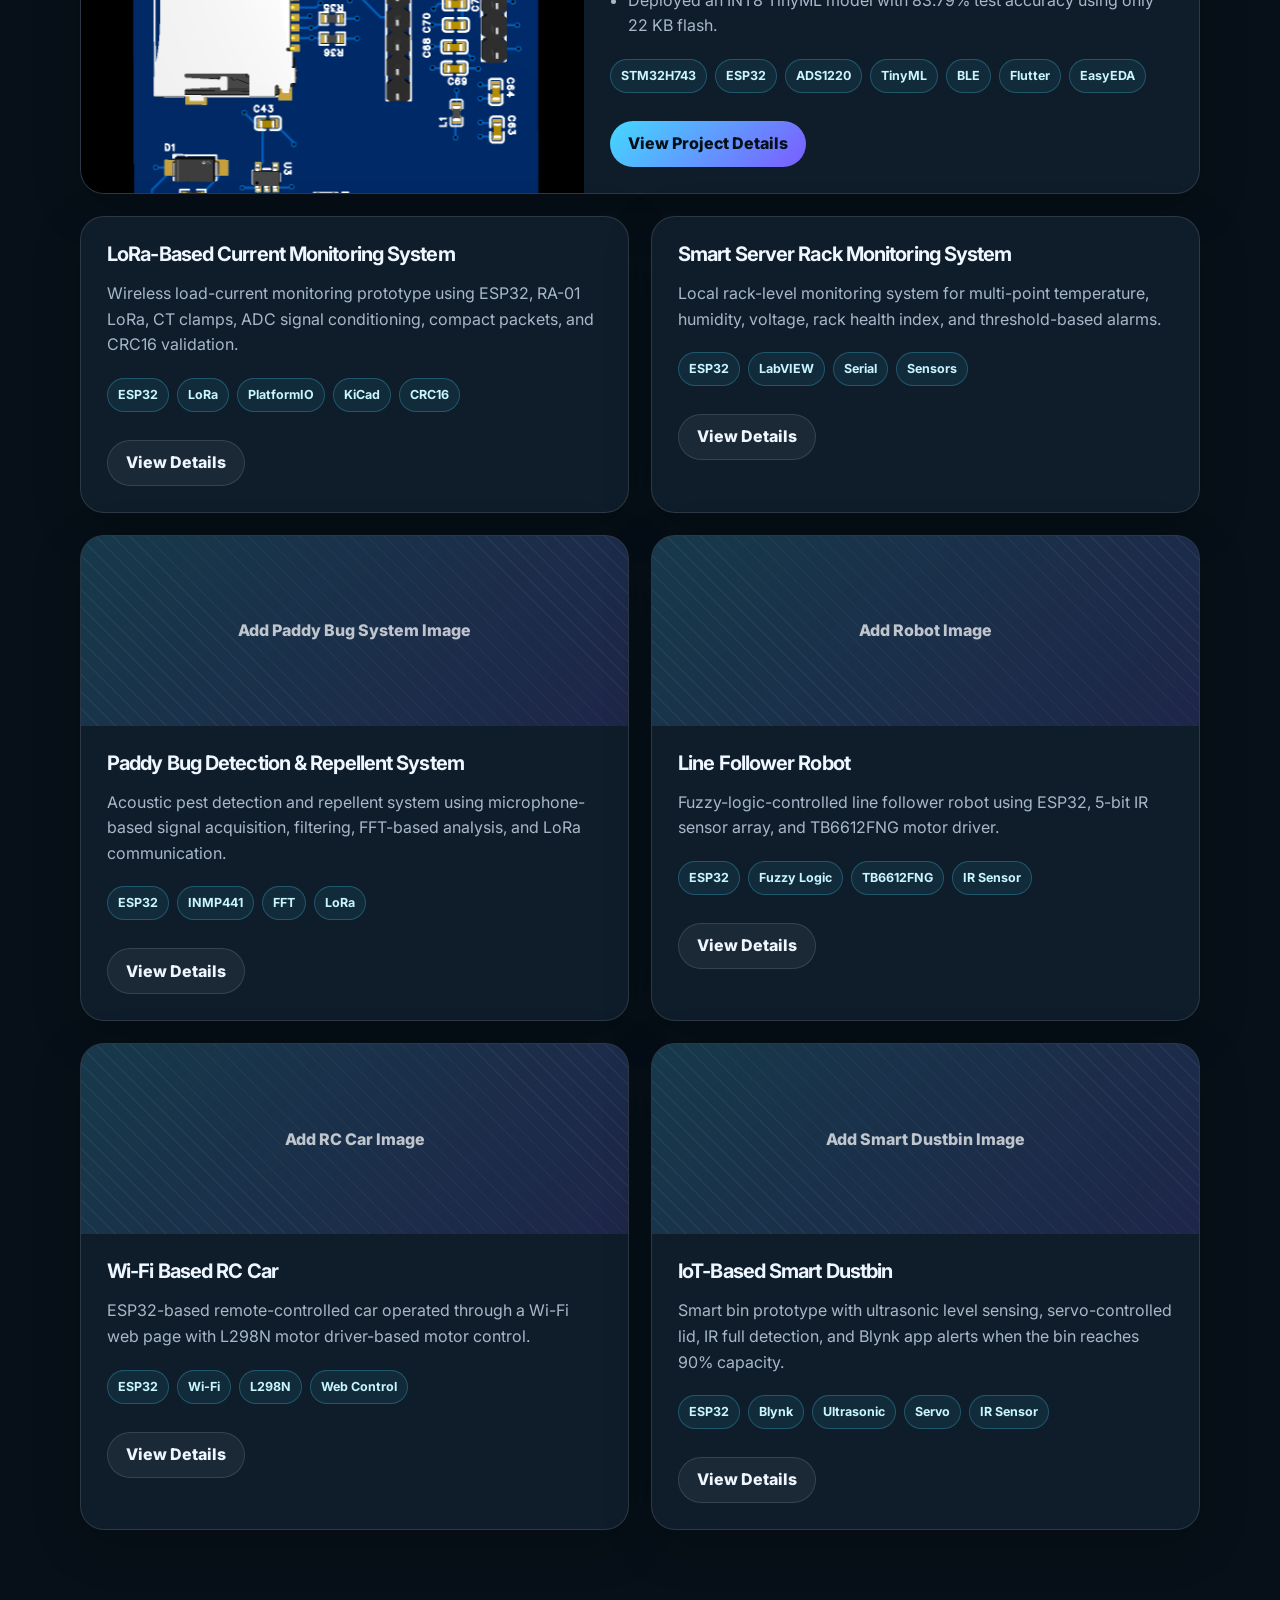
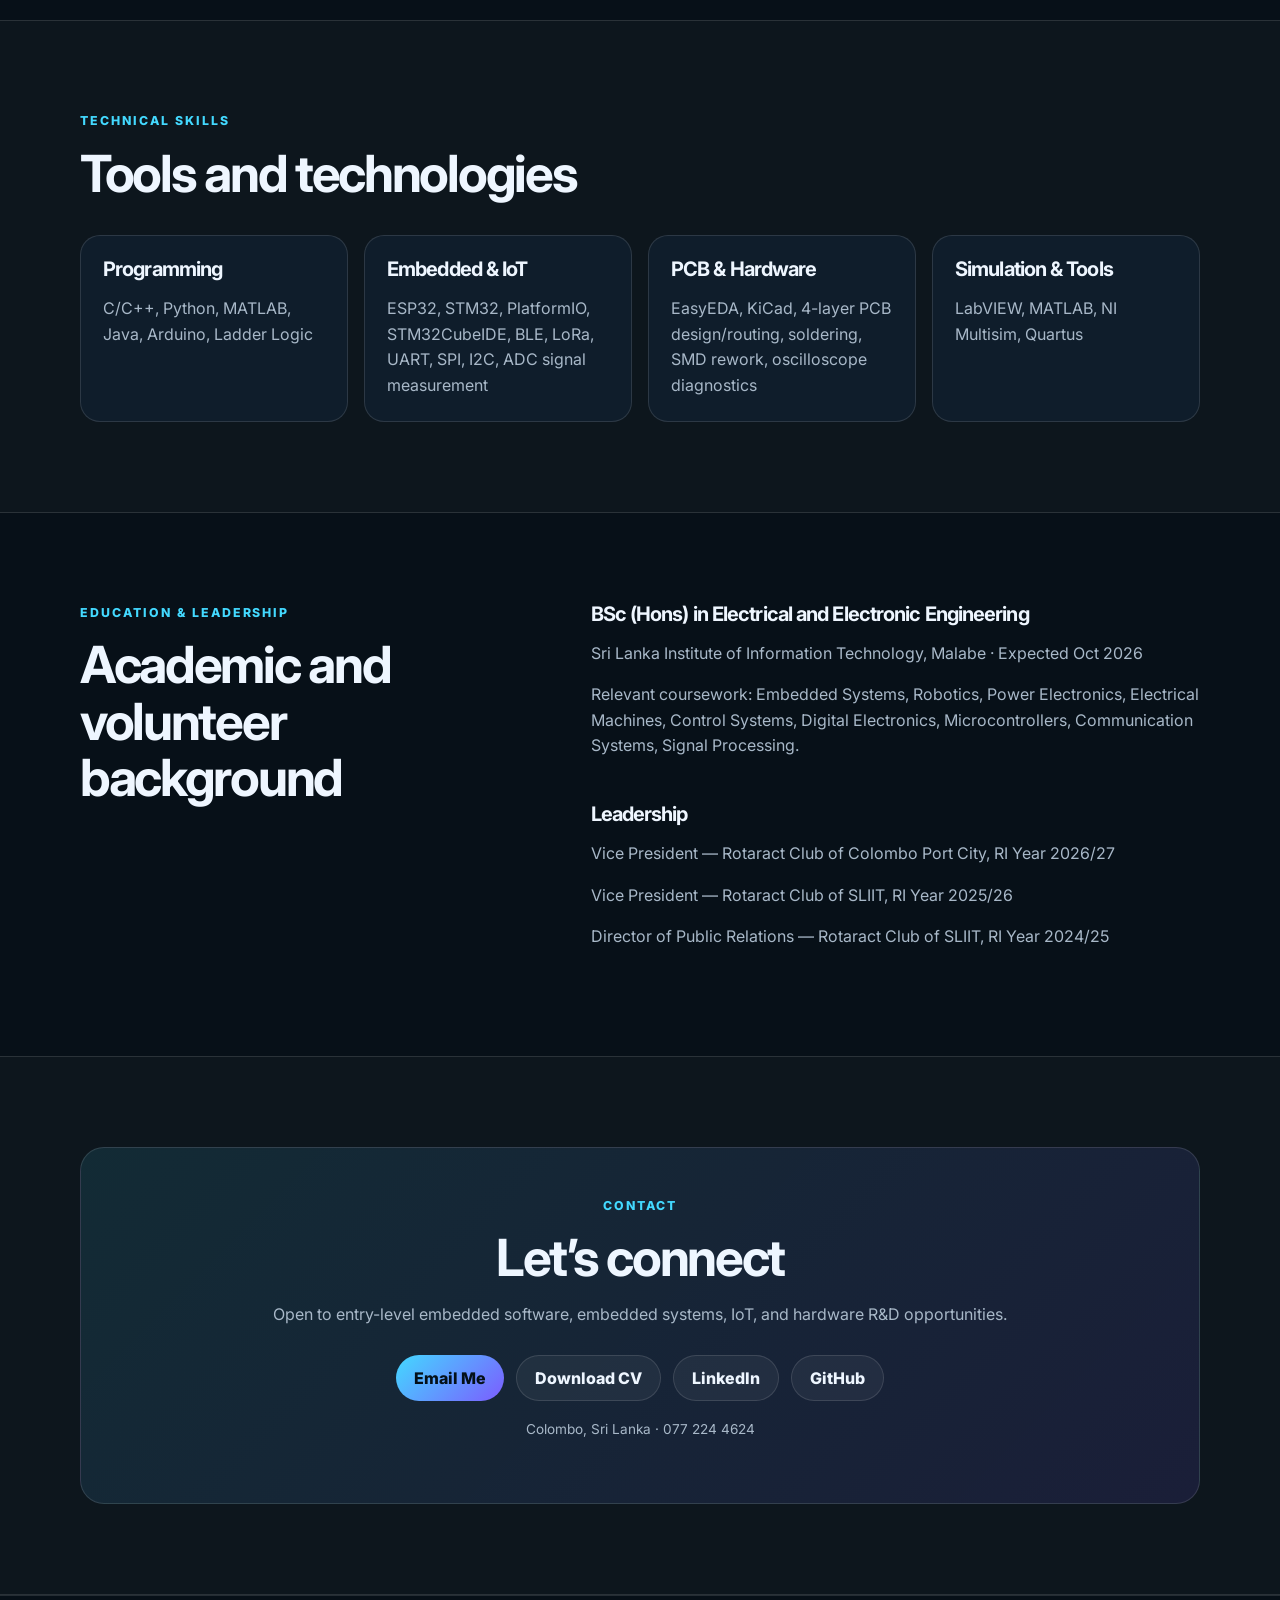
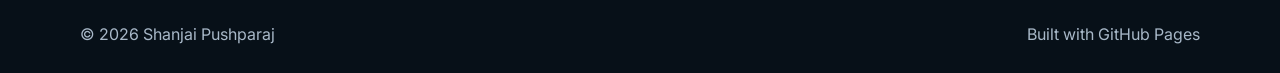
==== commit 1d94fd23: "Update index.html" ====
--- a/index.html
+++ b/index.html
@@ -66,7 +66,9 @@
   href="projects/lora-current-monitoring.html" 
   style="background-image:url('assets/images/lora-current/lora-prototype.jpg');">
 </a><div class="project-content"><h3>LoRa-Based Current Monitoring System</h3><p>Wireless load-current monitoring prototype using ESP32, RA-01 LoRa, CT clamps, ADC signal conditioning, compact packets, and CRC16 validation.</p><div class="tech-tags"><span>ESP32</span><span>LoRa</span><span>PlatformIO</span><span>KiCad</span><span>CRC16</span></div><div class="project-actions"><a class="btn secondary" href="projects/lora-current-monitoring.html">View Details</a></div></div></article>
-          <article class="project-card" data-category="embedded iot"><a class="project-image placeholder" href="projects/server-rack-monitor.html"><span>Add LabVIEW Dashboard</span></a><div class="project-content"><h3>Smart Server Rack Monitoring System</h3><p>Local rack-level monitoring system for multi-point temperature, humidity, voltage, rack health index, and threshold-based alarms.</p><div class="tech-tags"><span>ESP32</span><span>LabVIEW</span><span>Serial</span><span>Sensors</span></div><div class="project-actions"><a class="btn secondary" href="projects/server-rack-monitor.html">View Details</a></div></div></article>
+          <article class="project-card" data-category="embedded iot"><a class="project-image" href="projects/lora-current-monitoring.html" 
+  style="background-image:url('assets/images/lora-current/lora-prototype.jpg');">
+</a><div class="project-content"><h3>Smart Server Rack Monitoring System</h3><p>Local rack-level monitoring system for multi-point temperature, humidity, voltage, rack health index, and threshold-based alarms.</p><div class="tech-tags"><span>ESP32</span><span>LabVIEW</span><span>Serial</span><span>Sensors</span></div><div class="project-actions"><a class="btn secondary" href="projects/server-rack-monitor.html">View Details</a></div></div></article>
           <article class="project-card" data-category="embedded iot"><a class="project-image placeholder" href="projects/paddy-bug-system.html"><span>Add Paddy Bug System Image</span></a><div class="project-content"><h3>Paddy Bug Detection & Repellent System</h3><p>Acoustic pest detection and repellent system using microphone-based signal acquisition, filtering, FFT-based analysis, and LoRa communication.</p><div class="tech-tags"><span>ESP32</span><span>INMP441</span><span>FFT</span><span>LoRa</span></div><div class="project-actions"><a class="btn secondary" href="projects/paddy-bug-system.html">View Details</a></div></div></article>
           <article class="project-card" data-category="embedded robotics"><a class="project-image placeholder" href="projects/line-follower-robot.html"><span>Add Robot Image</span></a><div class="project-content"><h3>Line Follower Robot</h3><p>Fuzzy-logic-controlled line follower robot using ESP32, 5-bit IR sensor array, and TB6612FNG motor driver.</p><div class="tech-tags"><span>ESP32</span><span>Fuzzy Logic</span><span>TB6612FNG</span><span>IR Sensor</span></div><div class="project-actions"><a class="btn secondary" href="projects/line-follower-robot.html">View Details</a></div></div></article>
           <article class="project-card" data-category="embedded robotics iot"><a class="project-image placeholder" href="projects/wifi-rc-car.html"><span>Add RC Car Image</span></a><div class="project-content"><h3>Wi-Fi Based RC Car</h3><p>ESP32-based remote-controlled car operated through a Wi-Fi web page with L298N motor driver-based motor control.</p><div class="tech-tags"><span>ESP32</span><span>Wi-Fi</span><span>L298N</span><span>Web Control</span></div><div class="project-actions"><a class="btn secondary" href="projects/wifi-rc-car.html">View Details</a></div></div></article>
